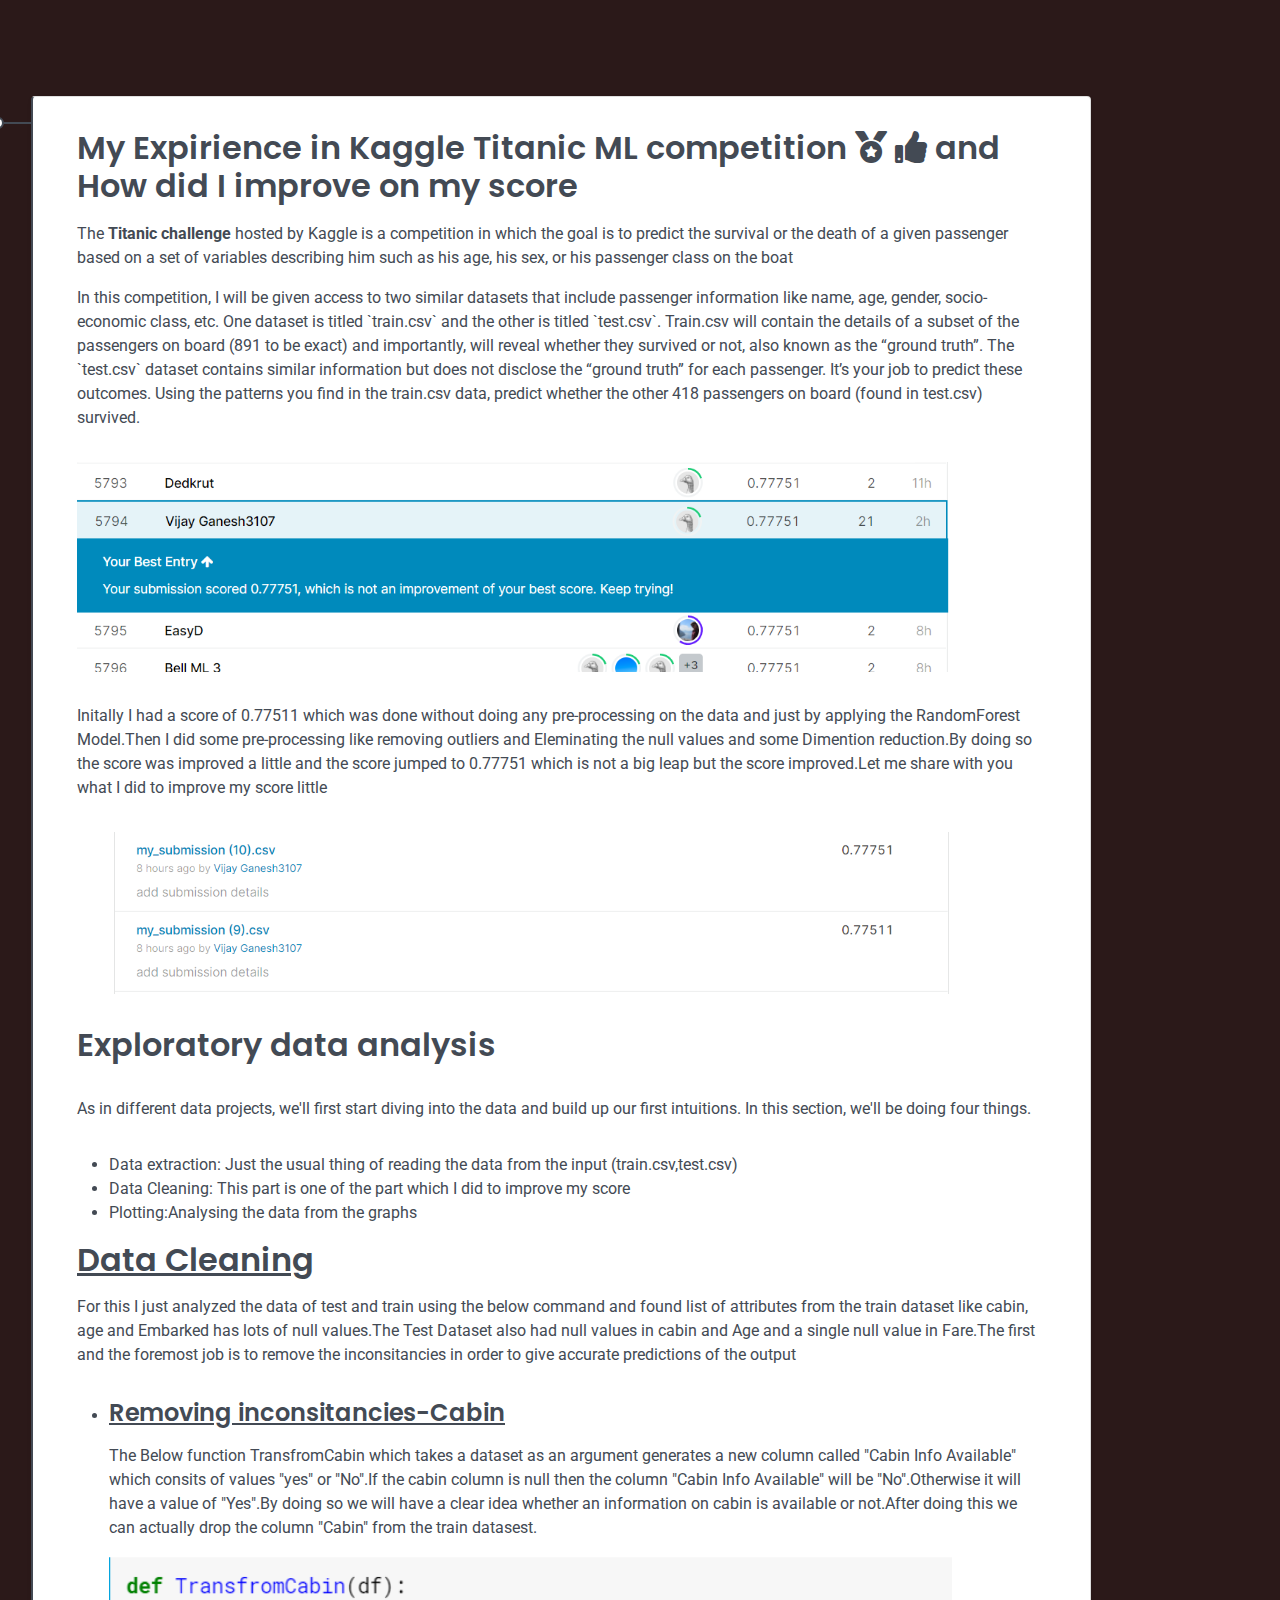
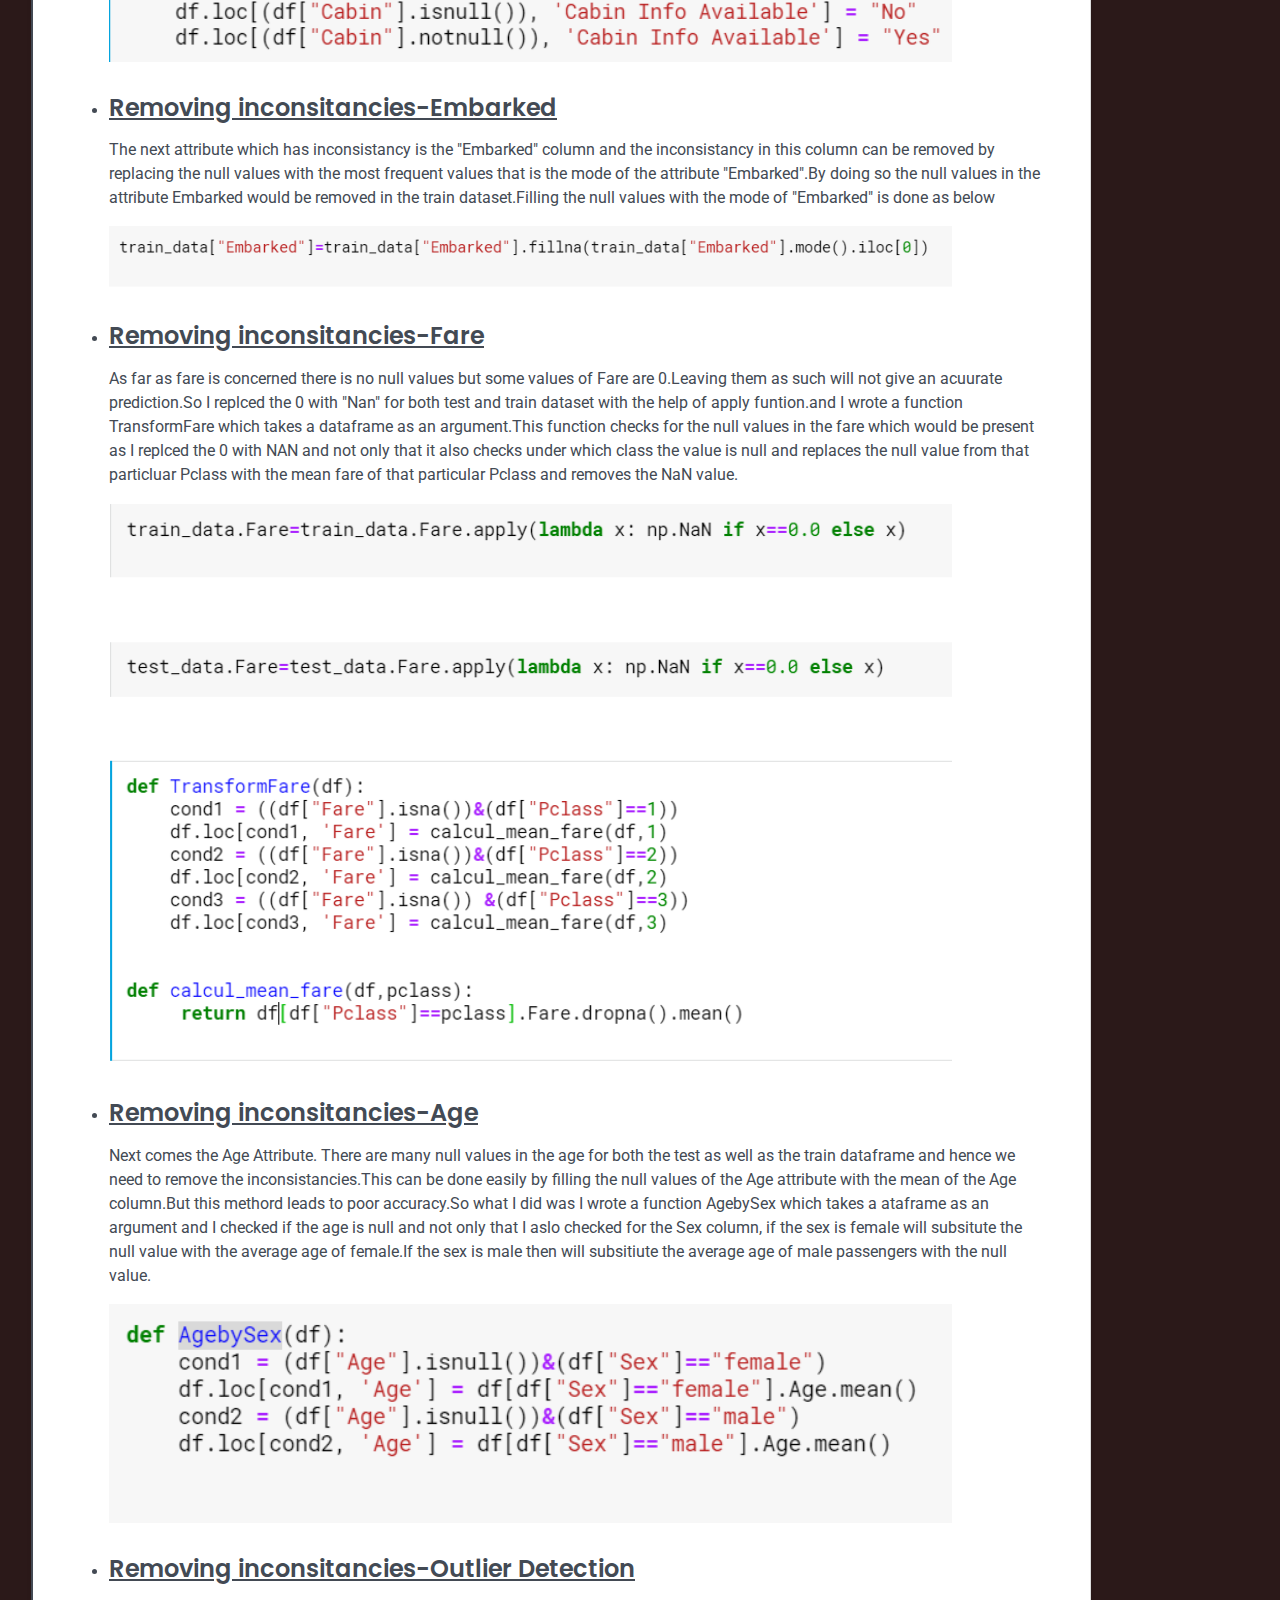
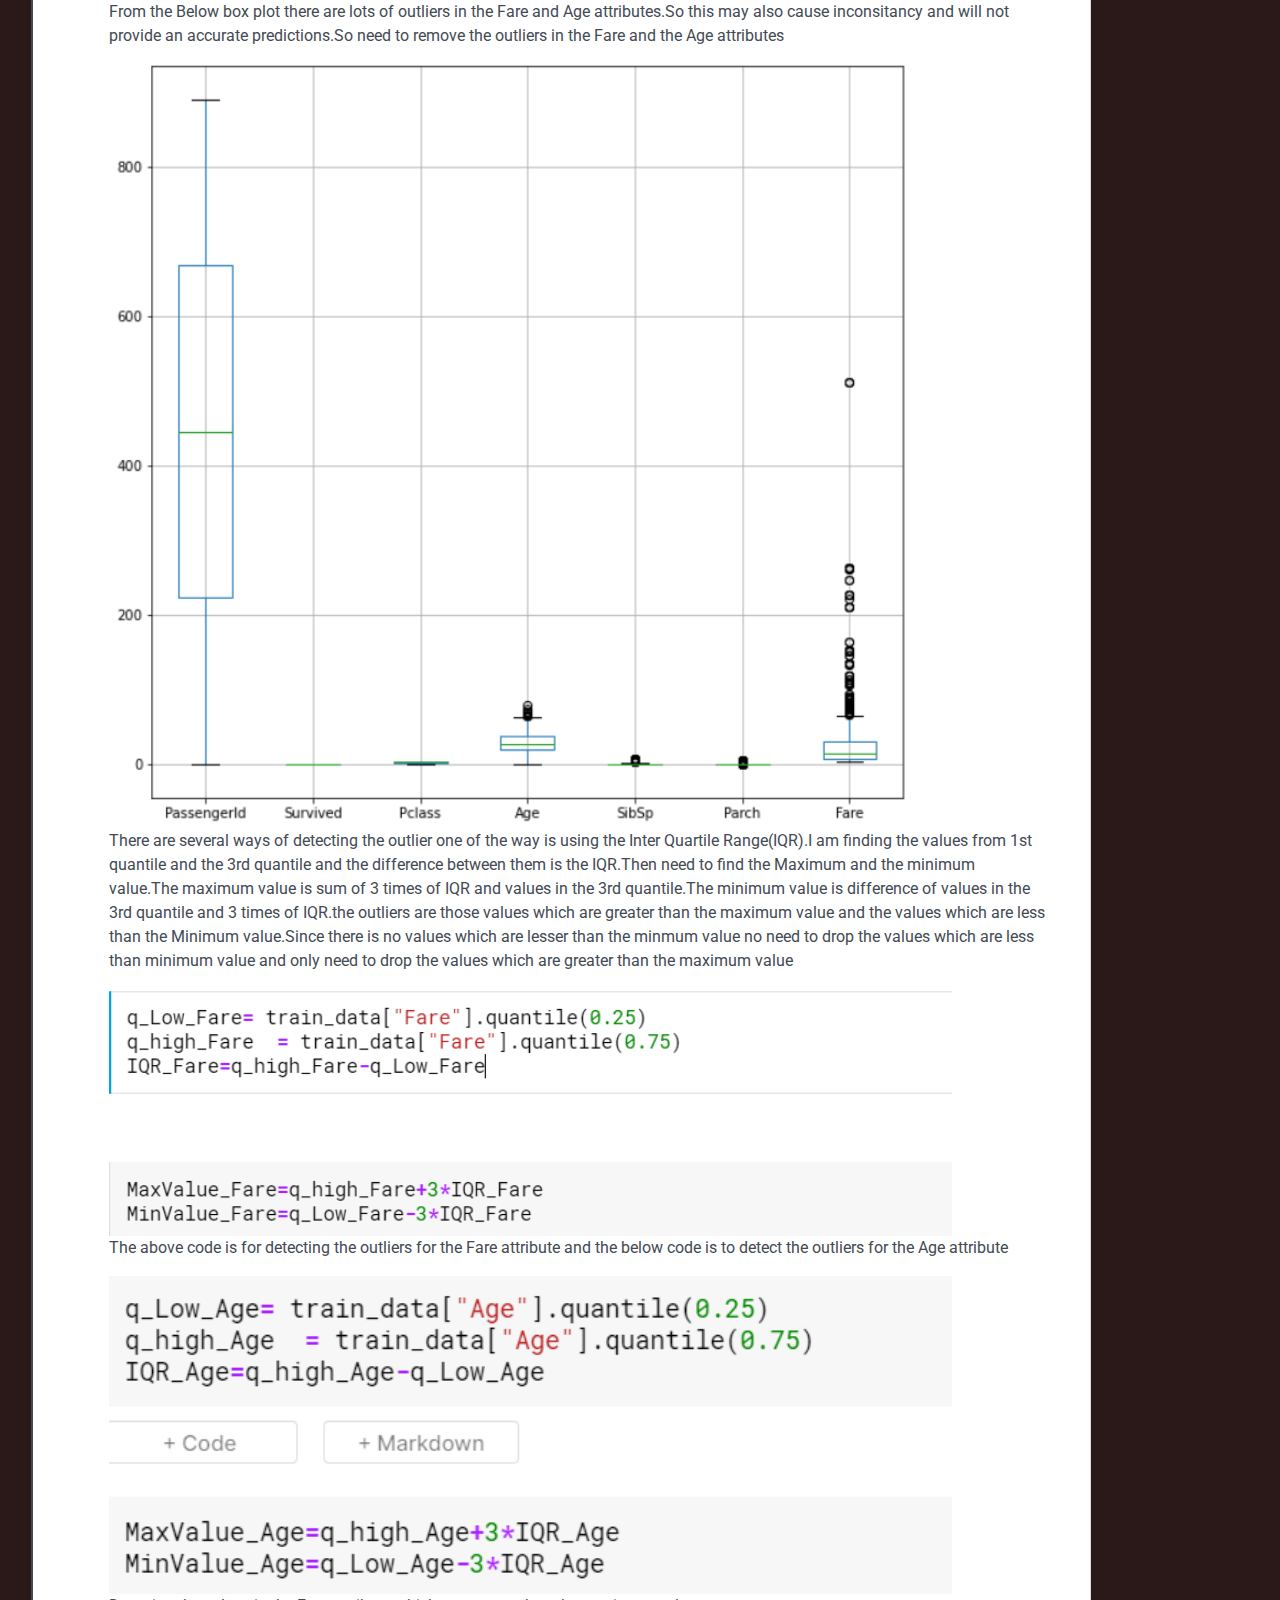
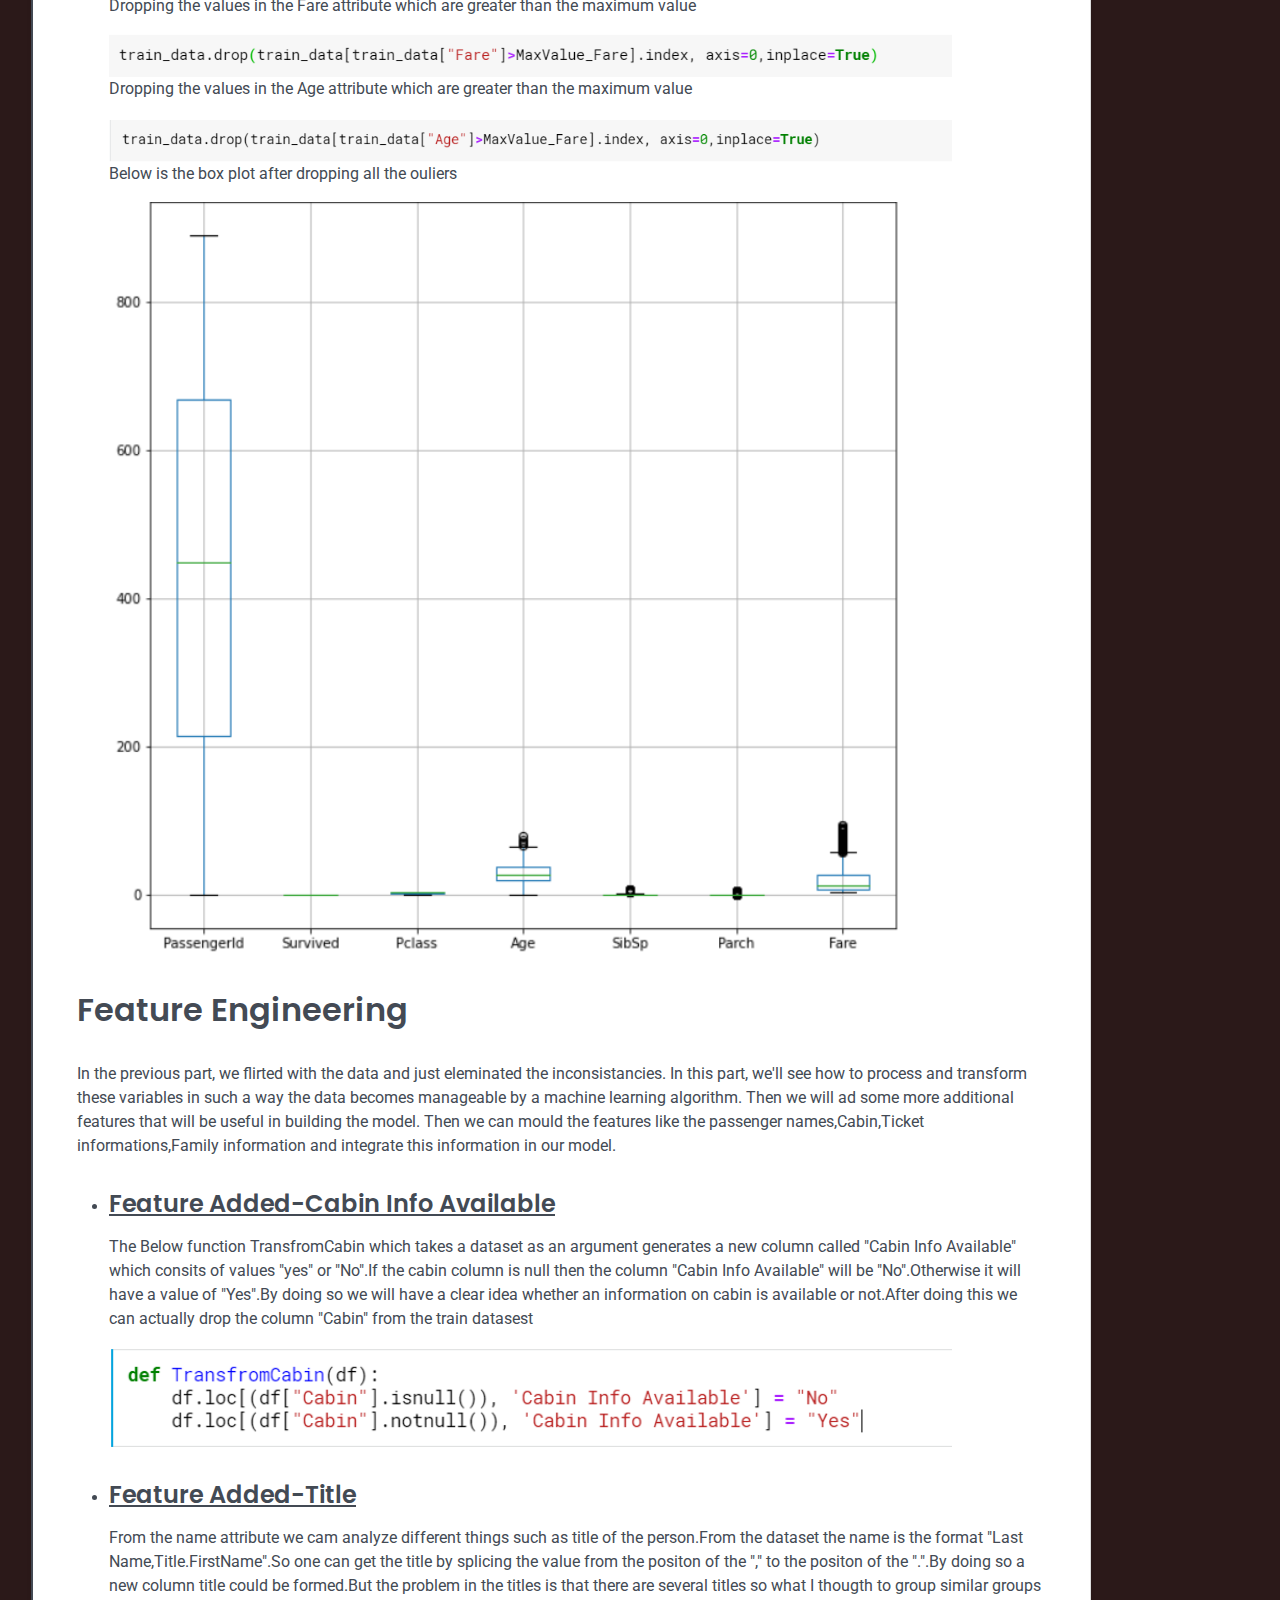
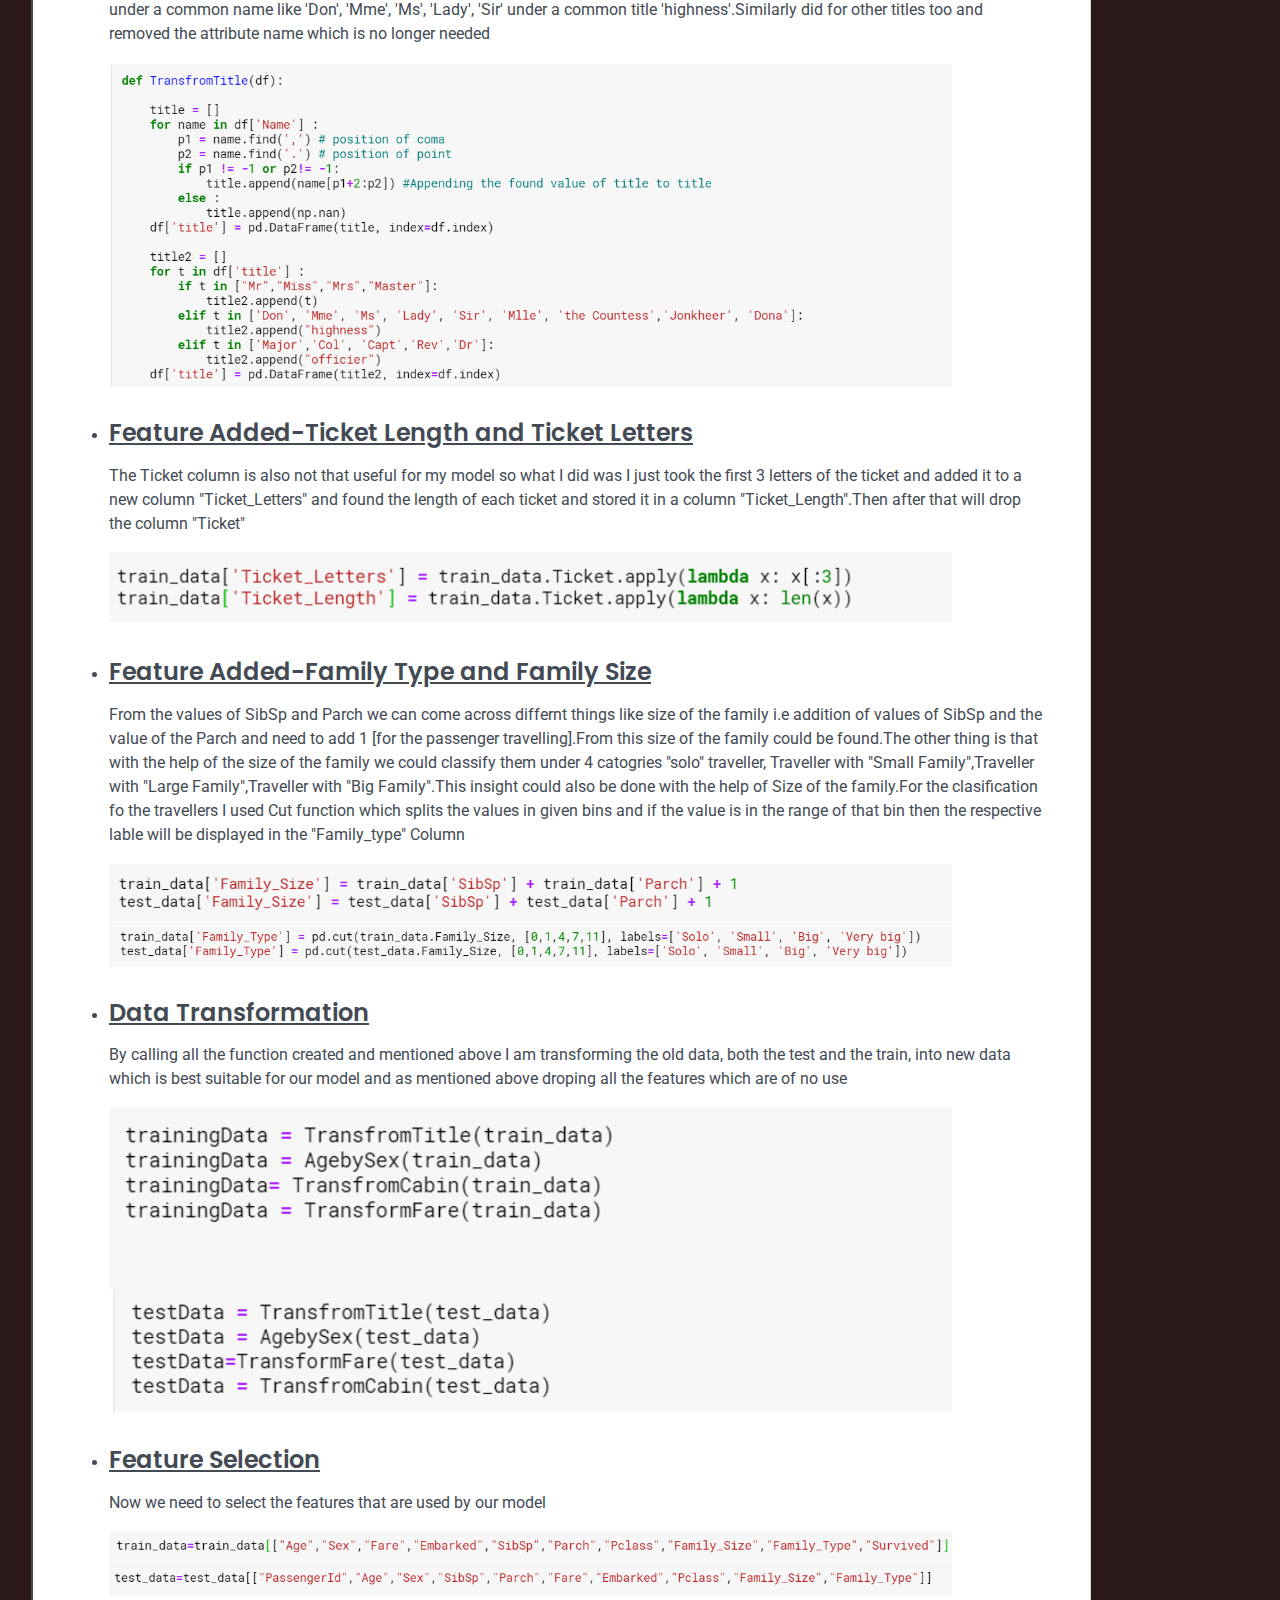
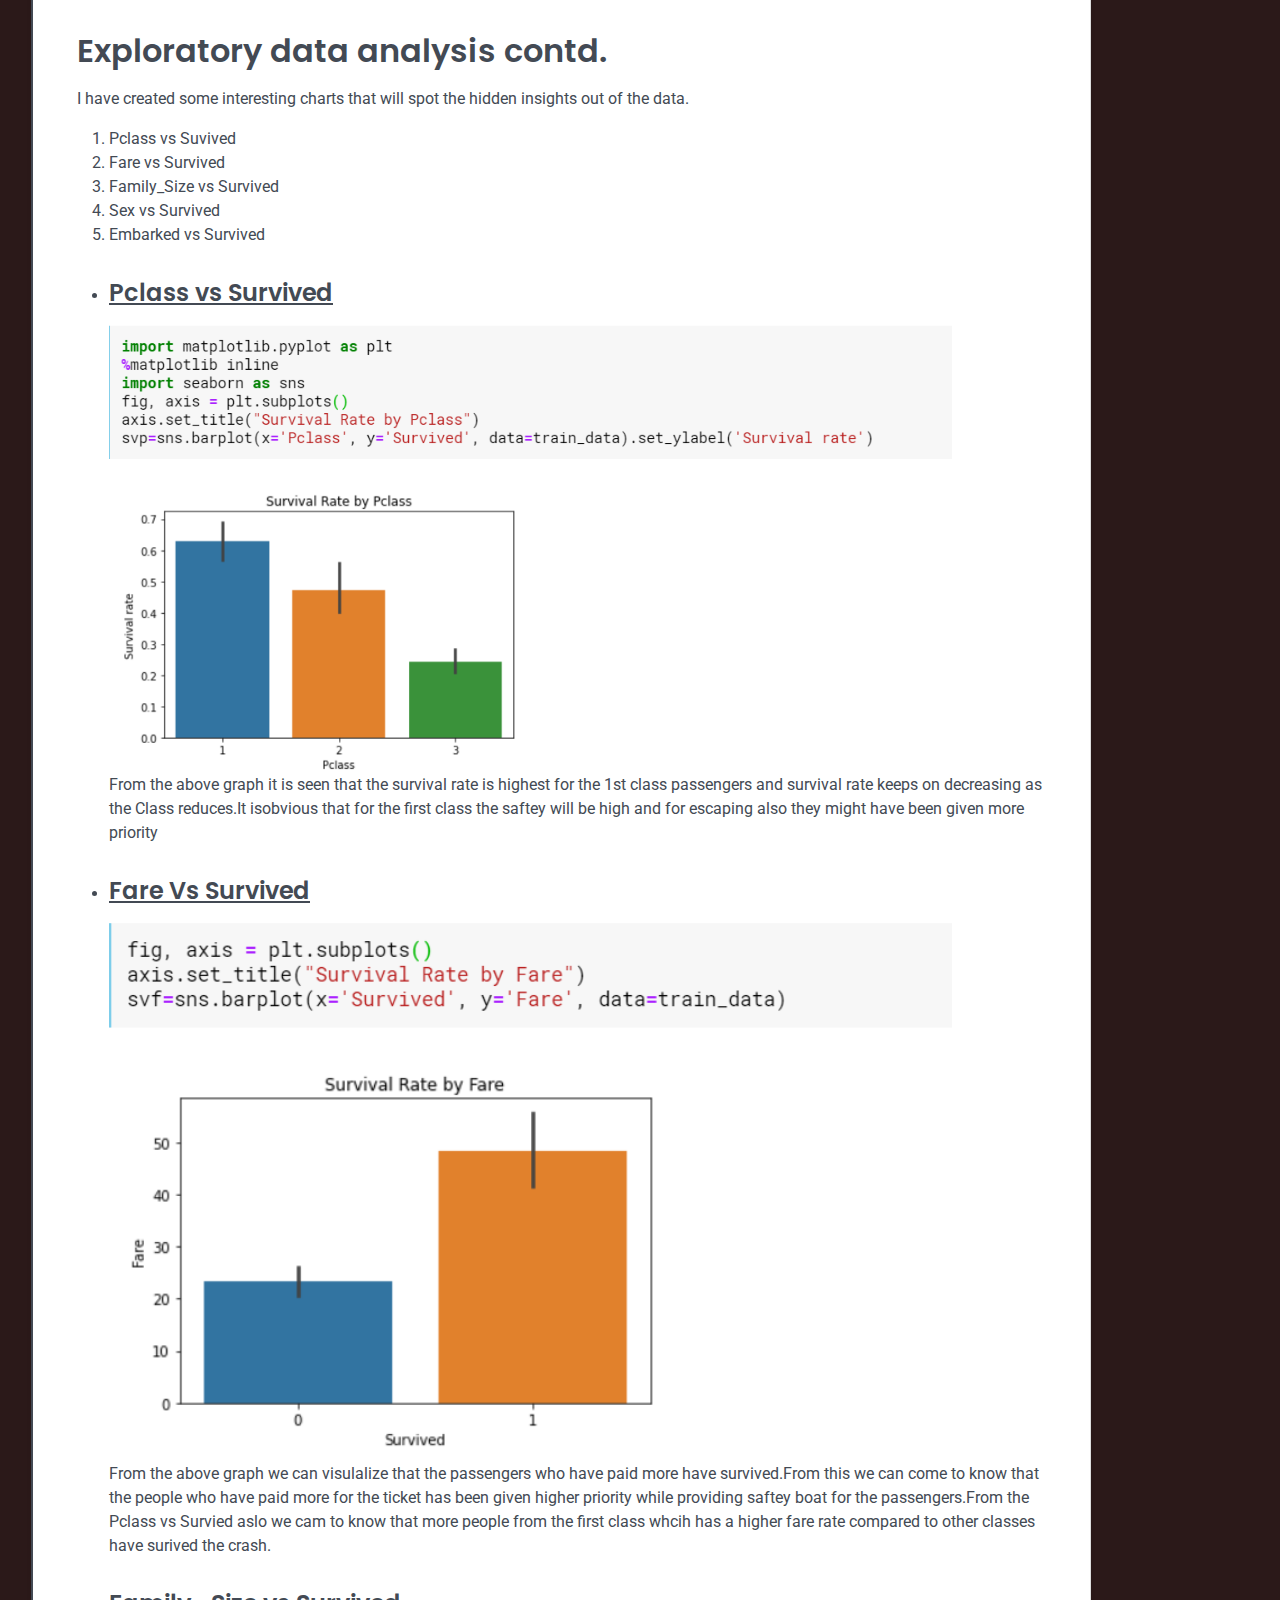
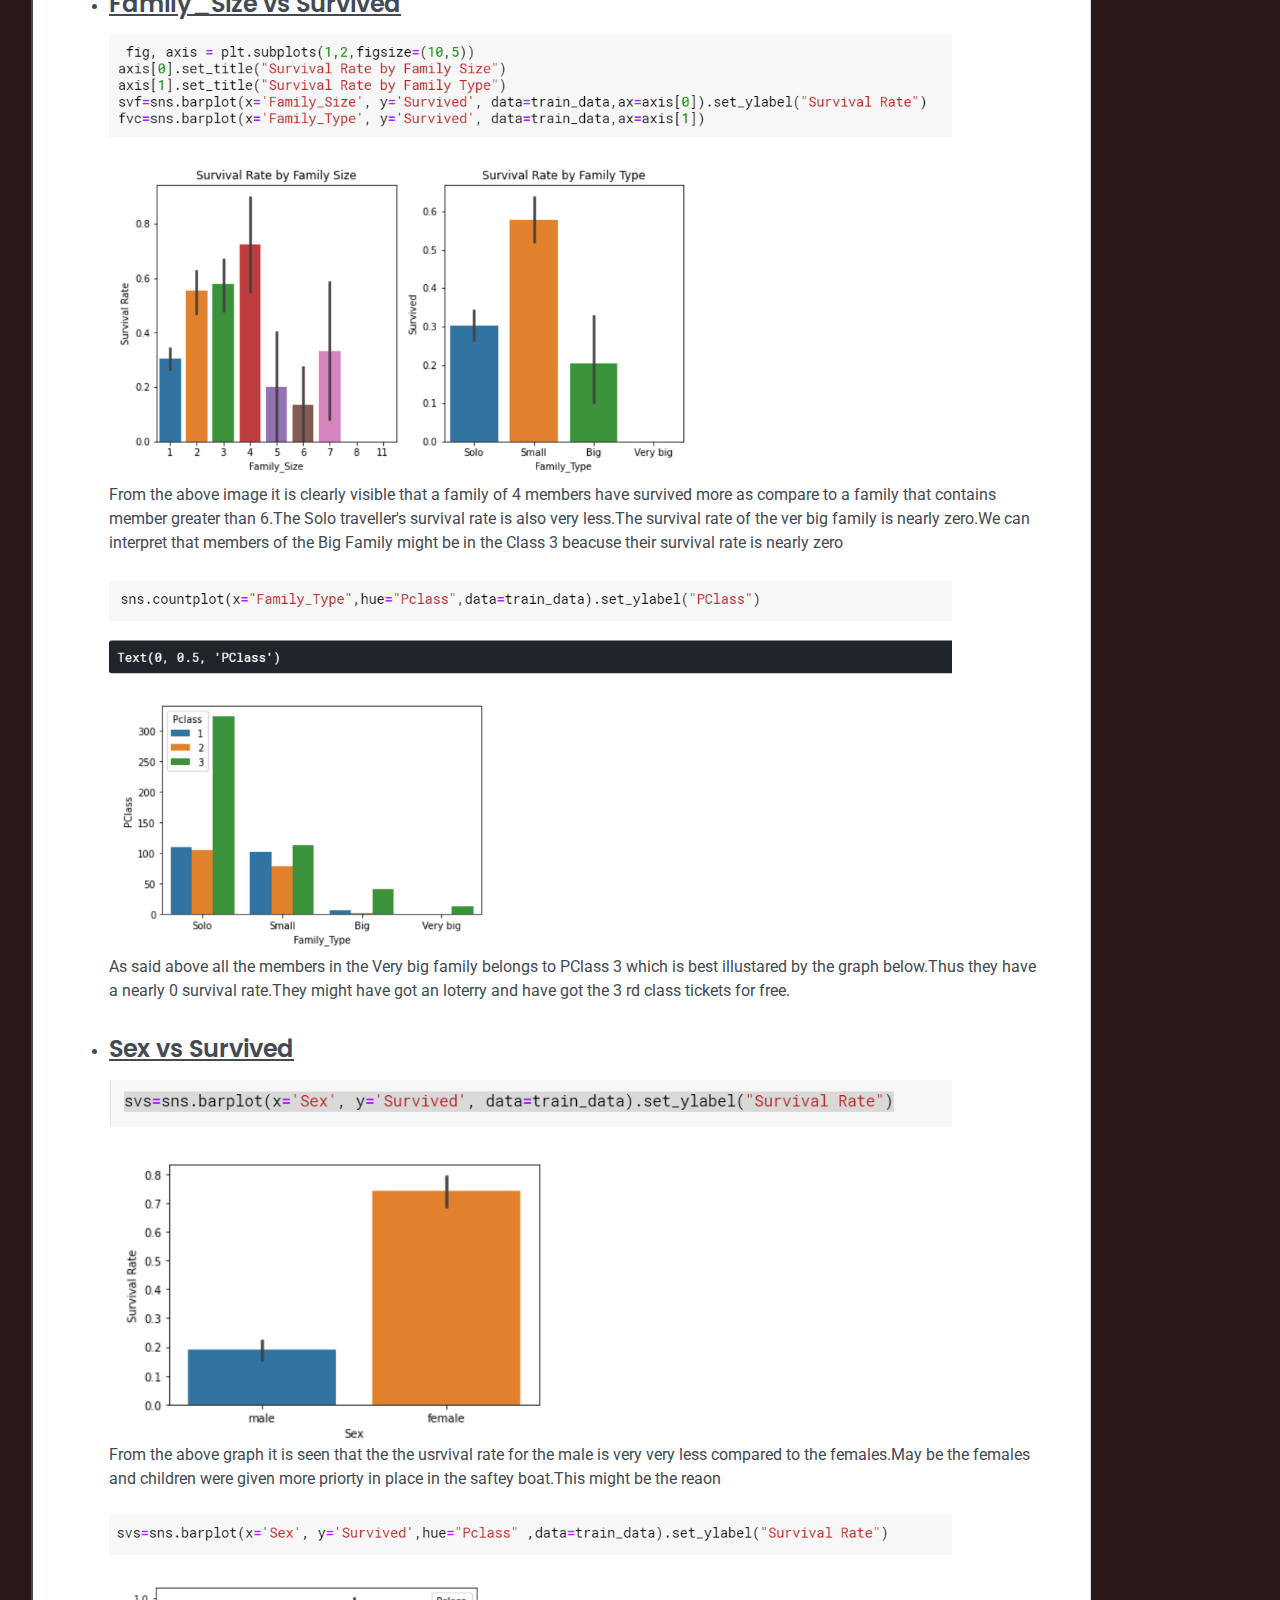
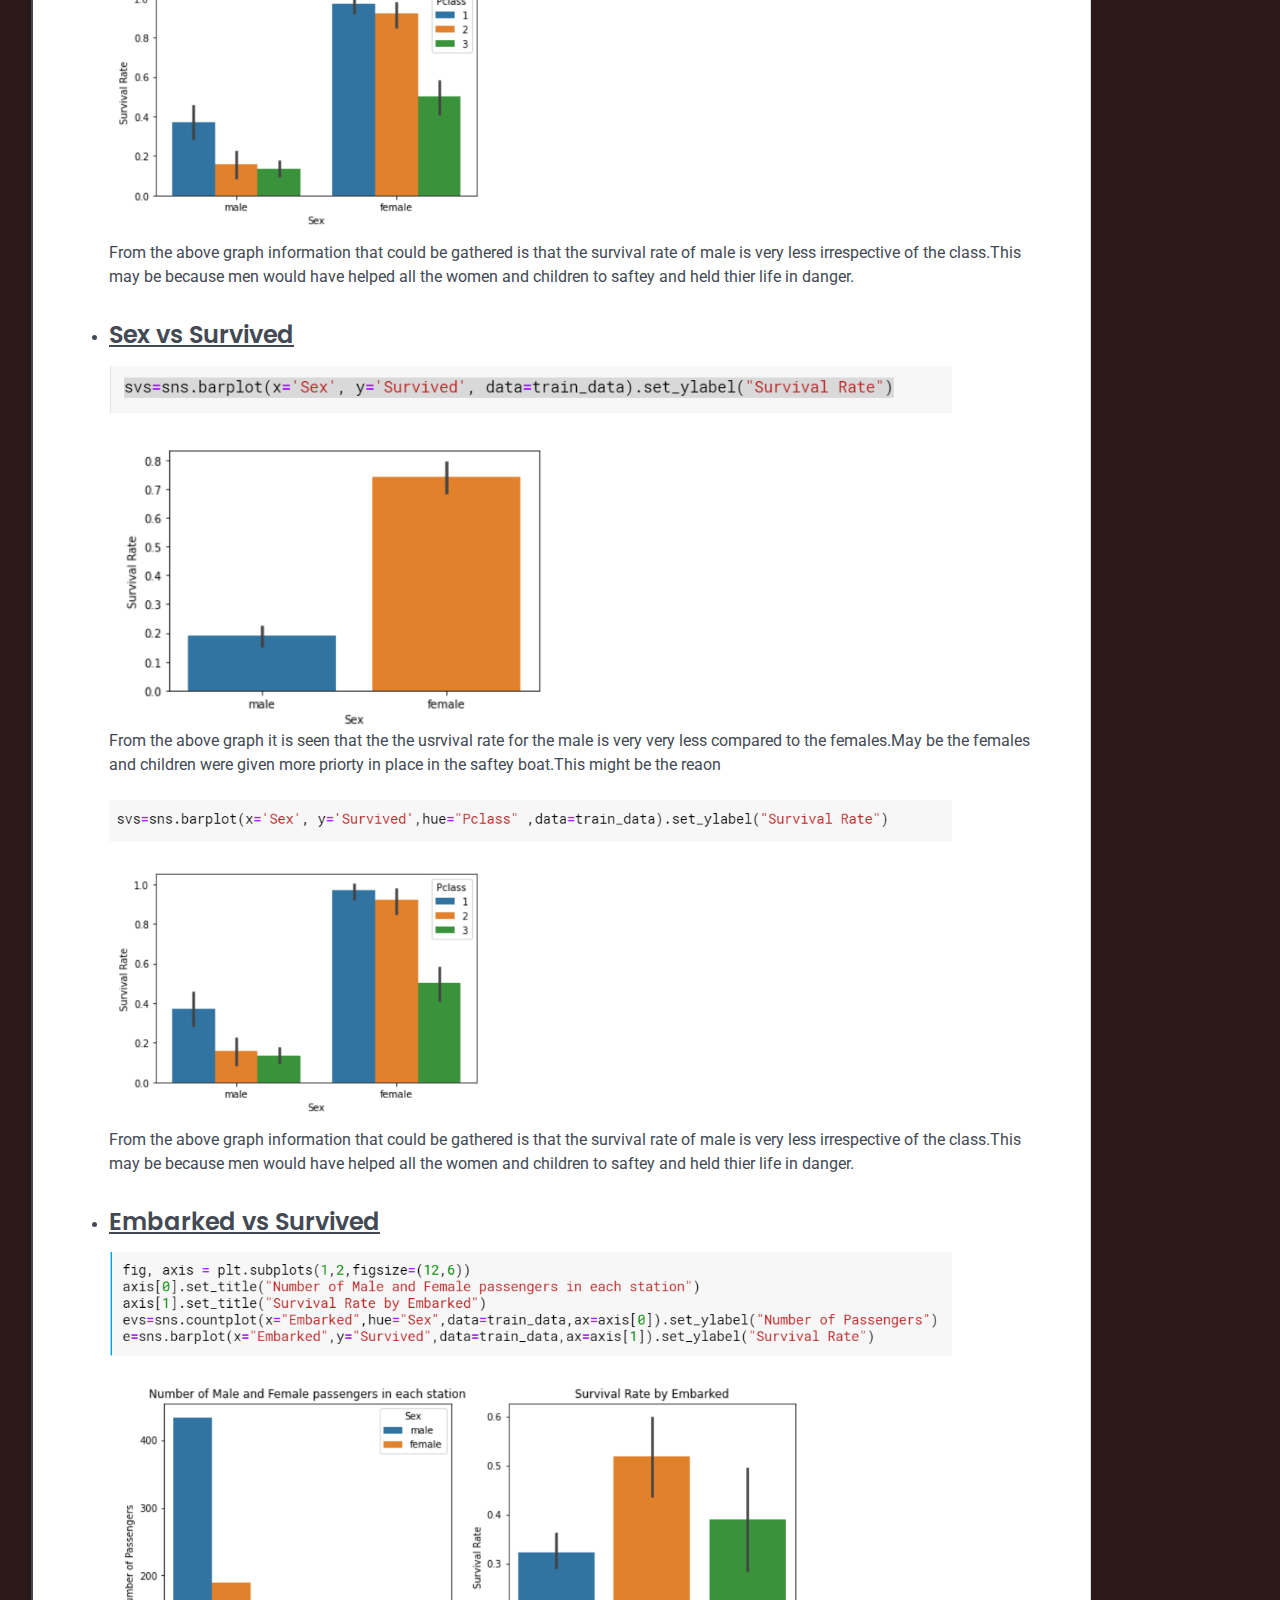
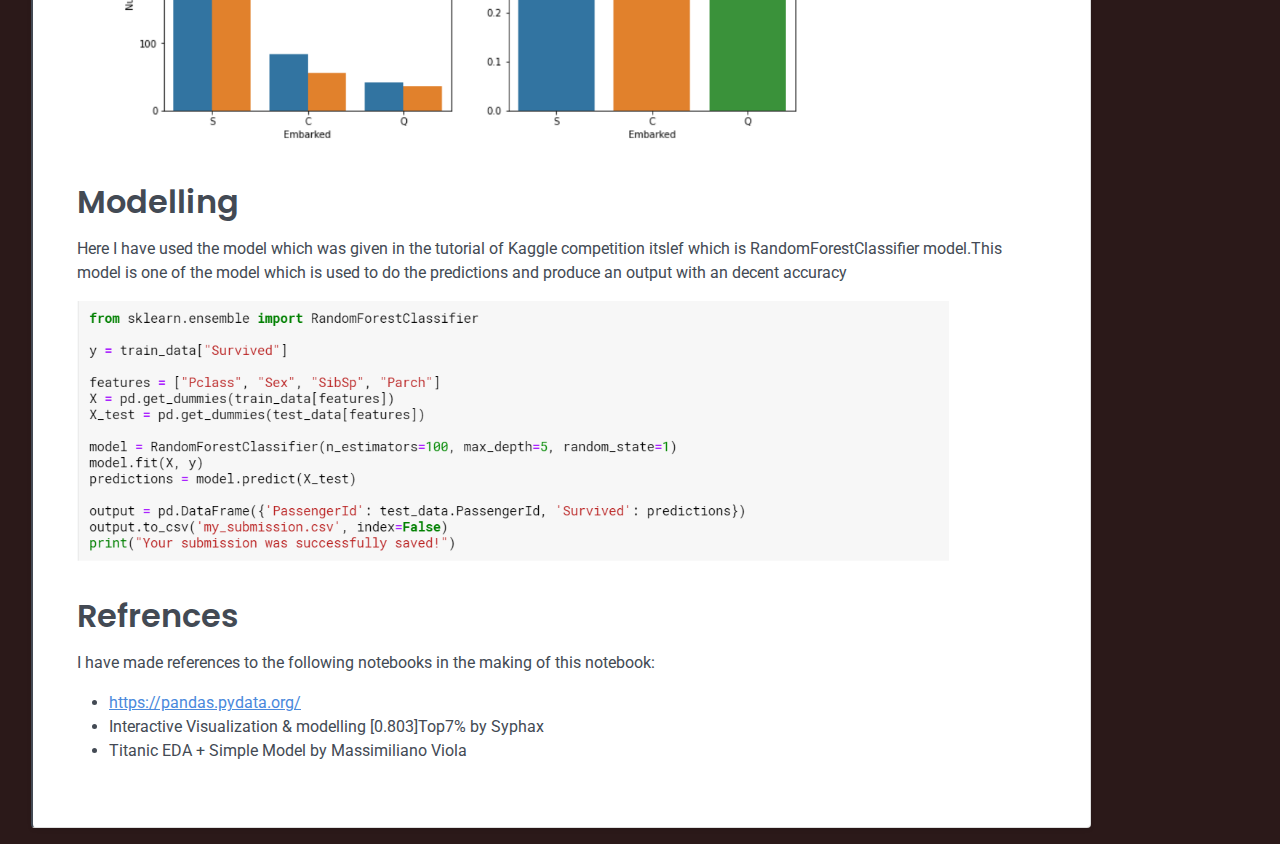
==== html/Blog.html @ ad035c4b "Final" ====
<!DOCTYPE html>
<html lang="en">
<head>
    <meta charset="UTF-8">
    <meta http-equiv="X-UA-Compatible" content="IE=edge">
    <meta name="viewport" content="width=device-width, initial-scale=1.0">
    <link rel="preconnect" href="https://fonts.gstatic.com" crossorigin="crossorigin"/>
    <link rel="preload" as="style" href="https://fonts.googleapis.com/css2?family=Poppins:wght@600&amp;family=Roboto:wght@300;400;500;700&amp;display=swap"/>
    <link rel="stylesheet" href="https://fonts.googleapis.com/css2?family=Poppins:wght@600&amp;family=Roboto:wght@300;400;500;700&amp;display=swap" media="print" onload="this.media='all'"/>
    <noscript>
      <link rel="stylesheet" href="https://fonts.googleapis.com/css2?family=Poppins:wght@600&amp;family=Roboto:wght@300;400;500;700&amp;display=swap"/>
    </noscript>
    <link href="../css/font-awesome/css/all.min.css?ver=1.2.0" rel="stylesheet">
    <link href="../css/bootstrap.min.css?ver=1.2.0" rel="stylesheet">
    <link href="../css/aos.css?ver=1.2.0" rel="stylesheet">
    <link href="../css/main.css?ver=1.2.0" rel="stylesheet">
    <link href="../css/blog.css" rel="stylesheet">
    <script src="./js/blog.js" defer></script>
    <noscript>
      <style type="text/css">
        [data-aos] {
            opacity: 1 !important;
            transform: translate(0) scale(1) !important;
        }
      </style>
    </noscript>
    <title>Document</title>
</head>
<body>
    <script src="./js/blog.js"></script>
    <div class="timeline-card1 timeline-card-success card shadow-sm mt-5 container">
        <div class="card-body">
            <div><h2>My Expirience in Kaggle Titanic ML competition <i class="fas fa-medal"></i> <i class="fa fa-thumbs-up" aria-hidden="true"></i> and How did I improve on my score </h2>
            <p>The <strong> Titanic challenge</strong> hosted by Kaggle is a competition in which the goal is to predict the survival or the death of a given passenger based on a set of variables describing him such as his age, his sex, or his passenger class on the boat</p>
        </div>
        <div>
            In this competition, I will be given access to  two similar datasets that include passenger information like name, age, gender, socio-economic class, etc. One dataset is titled `train.csv` and the other is titled `test.csv`.

Train.csv will contain the details of a subset of the passengers on board (891 to be exact) and importantly, will reveal whether they survived or not, also known as the “ground truth”.

The `test.csv` dataset contains similar information but does not disclose the “ground truth” for each passenger. It’s your job to predict these outcomes.

Using the patterns you find in the train.csv data, predict whether the other 418 passengers on board (found in test.csv) survived.
        </div>
        <div class="scoreimg mt-3 mb-3">
            <img src="../images/MyScore.PNG">
        </div>
        <div class="InitalScore mt-3 mb-3">
            Initally I had a score of 0.77511 which was done without doing any pre-processing on the data and just by applying the RandomForest Model.Then I did some pre-processing like removing outliers and Eleminating the null values and some Dimention reduction.By doing so the score was improved a little and the score jumped to 0.77751 which is not a big leap but the score improved.Let me share with you what I did to improve my score little
        </div>
        <div class="scoreimg">
            <img src="../images/MySubmissionImprovement.PNG">
        </div>
        <div class="EDA mt-3 mb-3">
            <h2> Exploratory data analysis</h2>
            <p class="mt-3 mb-3">As in different data projects, we'll first start diving into the data and build up our first intuitions.

                In this section, we'll be doing four things.
            <ul>
                <li>Data extraction: Just the usual thing of reading the data from the input (train.csv,test.csv)</li>
                <li>Data Cleaning: This part is one of the part which I did to improve my score</li>
                <li>Plotting:Analysing the data from the graphs</li>
            </ul>
            </p>
            <p>
                <u><h2>Data Cleaning</h2></u>
                <p>For this I just analyzed the data of test and train  using the below command and found  list of attributes from the train dataset like cabin, age and Embarked has lots of null values.The Test Dataset also had null values in cabin and Age and a single null value in Fare.The first and the foremost job is to remove the inconsitancies in order to give accurate predictions of the output</p>
                <ul>
                    <li class="mt-3 mb-3">
                        <u><h4>Removing inconsitancies-Cabin</h4></u>
                        <p>The Below function TransfromCabin which takes a dataset as an argument generates a new column called "Cabin Info Available" which consits of values "yes" or "No".If the cabin column is null then the column "Cabin Info Available" will be "No".Otherwise it will have a value of "Yes".By doing so we will have a clear idea whether an information on cabin is available or not.After doing this we can actually drop the column "Cabin" from the train datasest.</p>
                        <div class="scoreimg">
                            <img src="../images/CbinDataCleaning.PNG">
                        </div>
                    </li>
                    <li class="mt-3 mb-3">
                        <u><h4>Removing inconsitancies-Embarked</h4></u>
                        <p>The next attribute which has inconsistancy is the "Embarked" column and the inconsistancy in this column can be removed by replacing the null values with the most frequent values that is the mode of the attribute "Embarked".By doing so the null values in the attribute Embarked would be removed in the train dataset.Filling the null values with the mode of "Embarked" is done as below</p>
                        <div class="scoreimg">
                            <img src="../images/DataCleaningEmbarrkedTrain.PNG">
                        </div>
                    </li>
                    <li class="mt-3 mb-3">
                        <u><h4>Removing inconsitancies-Fare</h4></u>
                        <p>As far as fare is concerned there is no null values but some values of Fare are 0.Leaving them as such will not give an acuurate prediction.So I replced the 0 with "Nan" for both test and train dataset with the help of apply funtion.and I wrote a function TransformFare which takes a dataframe as an argument.This function checks for the null values in the fare which would be present as I replced the 0 with NAN and not only that it also checks under which class the value is null and replaces the null value from that particluar Pclass with the mean fare of that particular Pclass and removes the NaN value.</p>
                        <div class="scoreimg">
                            <img src="../images/CleaningFare.PNG">
                        </div>
                    </li>
                    <li class="mt-3 mb-3">
                        <u><h4>Removing inconsitancies-Age</h4></u>
                        <p>Next comes the Age Attribute. There are many null values in the age for both the test as well as the train dataframe and hence we need to remove the inconsistancies.This can be done easily by filling the null values of the Age attribute with the mean of the Age column.But this methord leads to poor accuracy.So what I did was I wrote a function AgebySex which takes a ataframe as an argument and I checked if the age is null and not only that I aslo checked for the Sex column, if the sex is female will subsitute the null value with the average age of female.If the sex is male then will subsitiute the average age of male passengers with the null value.</p>
                        <div class="scoreimg">
                            <img src="../images/CleaningAge.PNG">
                        </div>
                    </li>
                    <li class="mt-3 mb-3">
                        <u><h4>Removing inconsitancies-Outlier Detection</h4></u>
                        <p>From the Below box plot there are lots of outliers in the Fare and Age attributes.So this may also cause inconsitancy and will not provide an accurate predictions.So need to remove the outliers in the Fare and the Age attributes</p>
                        <div class="scoreimg">
                            <img src="../images/BoxBeforeOutlier.PNG">
                        </div>
                        <p>There are several ways of detecting the outlier one of the way is using the Inter Quartile Range(IQR).I am finding the values from 1st quantile and the 3rd quantile and the difference between them is the IQR.Then need to find the Maximum and the minimum value.The maximum value is sum of 3 times of IQR and values in the 3rd quantile.The minimum value is difference of values in the 3rd quantile and 3 times of IQR.the outliers are those values which are greater than the maximum value and the values which are less than the Minimum value.Since there is no values which are lesser than the minmum value no need to drop the values which are less than minimum value and only need to drop the values which are greater than the maximum value</p>
                        <div class="scoreimg">
                            <img src="../images/OutlierFare.PNG">
                        </div>
                        <p>The above code is for detecting the outliers for the Fare attribute and the below code is to detect the outliers for the Age attribute</p>
                        <div class="scoreimg">
                            <img src="../images/OutlierAge.PNG">
                        </div>
                        <p>Dropping the values in the Fare attribute which are greater than the maximum value</p>
                        <div class="scoreimg">
                            <img src="../images/DropFare.PNG">
                        </div>
                        <p>Dropping the values in the Age attribute which are greater than the maximum value</p>
                        <div class="scoreimg">
                            <img src="../images/DropAge.PNG">
                        </div>
                        <p>Below is the box plot after dropping all the ouliers</p>
                        <div class="scoreimg">
                            <img src="../images/AfterOulierDrop.PNG">
                        </div>
                    </li>
                </ul>
            </p>
        </div>
        <div class="FE">
            <p class="mt-3 mb-3">
                <h2>Feature Engineering</h2>
                <p class="mt-3 mb-3">
                    In the previous part, we flirted with the data and just eleminated the inconsistancies. 

In this part, we'll see how to process and transform these variables in such a way the data becomes manageable by a machine learning algorithm.

Then we will ad some more additional features that will be useful in building the model.

Then we can mould the features like the passenger names,Cabin,Ticket informations,Family information and integrate this information in our model.

                </p>
                <ul>
                    <li class="mt-3 mb-3">
                        <u><h4>Feature Added-Cabin Info Available</h4></u>
                        <p>
                            The Below function TransfromCabin which takes a dataset as an argument generates a new column called "Cabin Info Available" which consits of values "yes" or "No".If the cabin column is null then the column "Cabin Info Available" will be "No".Otherwise it will have a value of "Yes".By doing so we will have a clear idea whether an information on cabin is available or not.After doing this we can actually drop the column "Cabin" from the train datasest
                        </p>
                        <div class="scoreimg">
                            <img src="../images/FeatureCabin.PNG">
                        </div>
                    </li>
                    <li class="mt-3 mb-3">
                        <u><h4>Feature Added-Title</h4></u>
                        <p>
                            From the name attribute we cam analyze different things such as title of the person.From the dataset the name is the format "Last Name,Title.FirstName".So one can get the title by splicing the value from the positon of the "," to the positon of the ".".By doing so a new column title could be formed.But the problem in the titles is that there are several titles so what I thougth to group similar groups under a common name like 'Don', 'Mme', 'Ms', 'Lady', 'Sir' under a common title 'highness'.Similarly did for other titles too and removed the attribute name which is no longer needed
                        </p>
                        <div class="scoreimg">
                            <img src="../images/NewTransformTitle.PNG">
                        </div>
                    </li>

                    <li class="mt-3 mb-3">
                        <u><h4>Feature Added-Ticket Length and Ticket Letters</h4></u>
                        <p>
                            The Ticket column is also not that useful for my model so what I did was I just took the first 3 letters of the ticket and added it to a new column "Ticket_Letters" and found the length of each ticket and stored it in a column "Ticket_Length".Then after that will drop the column "Ticket"
                        </p>
                        <div class="scoreimg">
                            <img src="../images/FeatureTicket.PNG">
                        </div>
                    </li>
                    <li class="mt-3 mb-3">
                        <u><h4>Feature Added-Family Type and Family Size </h4></u>
                        <p>
                            From the values of SibSp and Parch we can come across differnt things like size of the family i.e addition of values of SibSp and the value of the Parch and need to add 1 [for the passenger travelling].From this size of the family could be found.The other thing is that with the help of the size of the family we could classify them under 4 catogries "solo" traveller, Traveller with "Small Family",Traveller with "Large Family",Traveller with "Big Family".This insight could also be done with the help of Size of the family.For the clasification fo the travellers I used Cut function which splits the values in given bins and if the value is in the range of that bin then the respective lable will be displayed in the "Family_type" Column
                        </p>
                        <div class="scoreimg">
                            <img src="../images/FeatureFamilySize.PNG">
                            <img src="../images/FeatureFamilyType.PNG">
                        </div>
                    </li>

                    <li class="mt-3 mb-3">
                        <u><h4>Data Transformation </h4></u>
                        <p>
                            By calling all the function created and mentioned above I am transforming the old data, both the test and the train, into new data which is best suitable for our model and as mentioned above droping all the features which are of no use  
                        </p>
                        <div class="scoreimg">
                            <img src="../images/FunctionCallTrain.PNG">
                            <img src="../images/FunctionCallTestPNG.PNG">
                        </div>
                    </li>
                    <li class="mt-3 mb-3">
                        <u><h4>Feature Selection </h4></u>
                        <p>
                            Now we need to select the features that are used by our model
                        </p>
                        <div class="scoreimg">
                            <img src="../images/FeatureSelectionTrain.PNG">
                            <img src="../images/FeatureSelectionTest.PNG">
                        </div>
                    </li>
                </ul>
            </p>
        </div>
        <div class="EDA">
            <h2>Exploratory data analysis contd.</h2>
            <p>I have created some interesting charts that will spot the hidden insights out of the data.</p>
            <ol>
                <li>Pclass vs Suvived</li>
                <li>Fare vs Survived</li>
                <li>Family_Size vs Survived</li>
                <li>Sex vs Survived</li>
                <li>Embarked vs Survived</li>
            </ol>
            <ul>
                <li class="mt-3 mb-3">
                    <u><h4>Pclass vs Survived</h4></u>
                    <div class="scoreimg">
                        <img src="../images/PclassvsSurvival.PNG">
                    </div>
                    <p>
                        From the above graph it is seen that the survival rate is highest for the 1st class passengers and survival rate keeps on decreasing as the Class reduces.It isobvious that for the first class the saftey will be high and for escaping also they might have been given more priority
                    </p>
                    
                </li>
                <li class="mt-3 mb-3">
                    <u><h4>Fare Vs Survived</h4></u>
                    <div class="scoreimg">
                        <img src="../images/FarevsSurvived.PNG">
                    </div>
                    <p>
                        From the above graph we can visulalize that the passengers who have paid more have survived.From this we can come to know that the people who have paid more for the ticket has been given higher priority while providing saftey boat for the passengers.From the Pclass vs Survied aslo we cam to know that more people from the first class whcih has a higher fare rate compared to other classes have surived the crash.
                    </p>
                    
                </li>
                <li class="mt-3 mb-3">
                    <u><h4>Family_Size vs Survived</h4></u>
                    <div class="scoreimg">
                        <img src="../images/FamilyvsSurvival.PNG">
                    </div>
                    <p>
                        From the above image it is clearly visible that a family of 4 members have survived more as compare to a family that contains member greater than 6.The Solo traveller's survival rate is also very less.The survival rate of the ver big family is nearly zero.We can interpret that members of the Big Family might be in the Class 3 beacuse their survival rate is nearly zero
                    </p>
                    <div class="scoreimg">
                        <img src="../images/FamilyTypevsPclass.PNG">
                    </div>
                    <p>
                        As said above all the members in the Very big family belongs to PClass 3 which is best illustared by the graph below.Thus they have a nearly 0 survival rate.They might have got an loterry and have got the 3 rd class tickets for free.
                    </p>
                    
                </li>
                <li class="mt-3 mb-3">
                    <u><h4>Sex vs Survived</h4></u>
                    <div class="scoreimg">
                        <img src="../images/SevvsSurvival.PNG">
                    </div>
                    <p>
                        From the above graph it is seen that the the usrvival rate for the male is very very less compared to the females.May be the females and children were given more priorty in place in the saftey boat.This might be the reaon
                    </p>
                    <div class="scoreimg">
                        <img src="../images/SexvsPclassSurvival.PNG">
                    </div>
                    <p>
                        From the above graph information that could be gathered is that the survival rate of male is very less irrespective of the class.This may be because men would have helped all the women and children to saftey and held thier life in danger.
                    </p>
                    
                </li>
                <li class="mt-3 mb-3">
                    <u><h4>Sex vs Survived</h4></u>
                    <div class="scoreimg">
                        <img src="../images/SevvsSurvival.PNG">
                    </div>
                    <p>
                        From the above graph it is seen that the the usrvival rate for the male is very very less compared to the females.May be the females and children were given more priorty in place in the saftey boat.This might be the reaon
                    </p>
                    <div class="scoreimg">
                        <img src="../images/SexvsPclassSurvival.PNG">
                    </div>
                    <p>
                        From the above graph information that could be gathered is that the survival rate of male is very less irrespective of the class.This may be because men would have helped all the women and children to saftey and held thier life in danger.
                    </p>
                </li>
                <li class="mt-3 mb-3">
                    <u><h4>Embarked vs Survived</h4></u>
                    <div class="scoreimg">
                        <img src="../images/EmbarkedVsSurvived.PNG">
                    </div>
                </li>
                </ul>
        </div>

        <div class="model mt-3 mb-3">
            <h2> Modelling</h2>
            <p>Here I have used the model which was given in the tutorial of Kaggle competition itslef which is RandomForestClassifier model.This model is one of the model which is used to do the predictions and produce an output with an decent accuracy</p>
            <div class="scoreimg">
                <img src="../images/Model.PNG">
            </div>
        </div>
        <div class="refrences mt-3 mb-3">
            <h2>Refrences</h2>
            <p>I have made references to the following notebooks in the making of this notebook:</p>
            <ul>
                <li><a href="https://pandas.pydata.org/docs/reference/api/pandas.cut.html?highlight=cut#pandas.cut">https://pandas.pydata.org/</a></li>
                <li>
                    Interactive Visualization & modelling [0.803]Top7% by Syphax
                </li>
                <li>
                    Titanic EDA + Simple Model by Massimiliano Viola
                </li>
            </ul>
        </div>
        </div>
    </div>
</div>
    </div>
</body>
</html>
---- css/main.css ----
/* Buttons */
/* Inputs */
/* Timeline custom component */
.timeline {
  border-left: 2px solid #e6e9ed;
  padding: 1rem 0;
}

.timeline-card {
  position: relative;
  margin-left: 31px;
  border-left: 2px solid;
  margin-bottom: 2rem;
}

.timeline-card:last-child {
  margin-bottom: 1rem;
}

.timeline-card:before {
  content: "";
  display: inline-block;
  position: absolute;
  background-color: #fff;
  border-radius: 10px;
  width: 12px;
  height: 12px;
  top: 20px;
  left: -41px;
  border: 2px solid;
  z-index: 2;
}

.timeline-card:after {
  content: "";
  display: inline-block;
  position: absolute;
  background-color: currentColor;
  width: 29px;
  height: 2px;
  top: 25px;
  left: -29px;
  z-index: 1;
}

.timeline-card-primary {
  border-left-color: #4a89dc;
}

.timeline-card-primary:before {
  border-color: #4a89dc;
}

.timeline-card-primary:after {
  background-color: #4a89dc;
}

.timeline-card-success {
  border-left-color: #37bc9b;
}

.timeline-card-success:before {
  border-color: #37bc9b;
}

.timeline-card-success:after {
  background-color: #37bc9b;
}

html {
  scroll-behavior: smooth;
}

.site-title {
  font-size: 1.25rem;
  line-height: 2.5rem;
}

.nav-link {
  padding: 0;
  font-size: 1.25rem;
  line-height: 2.5rem;
  color: rgba(0, 0, 0, 0.5);
}

.nav-link:hover,
.nav-link:focus,
.active .nav-link {
  color: rgba(0, 0, 0, 0.8);
}

.nav-item + .nav-item {
  margin-left: 1rem;
}

.cover {
  border-radius: 10px;
}

.cover-bg {
  /* background-color: #4A89DC; */
  background-color: #00060e;
  background-image: url("data:image/svg+xml,%3Csvg xmlns='http://www.w3.org/2000/svg' width='100' height='100' viewBox='0 0 100 100'%3E%3Cg fill-rule='evenodd'%3E%3Cg fill='%23ffffff' fill-opacity='0.12'%3E%3Cpath opacity='.5' d='M96 [base64] 0v-9h-9v9h9zm-10 0v-9h-9v9h9zm-10 0v-9h-9v9h9zm-10 0v-9h-9v9h9zm-10 0v-9h-9v9h9zm-10 0v-9h-9v9h9zm-10 0v-9h-9v9h9zm-10 0v-9h-9v9h9zm-9-10h9v-9h-9v9zm10 0h9v-9h-9v9zm10 0h9v-9h-9v9zm10 0h9v-9h-9v9zm10 0h9v-9h-9v9zm10 0h9v-9h-9v9zm10 0h9v-9h-9v9zm10 0h9v-9h-9v9zm9-10v-9h-9v9h9zm-10 0v-9h-9v9h9zm-10 0v-9h-9v9h9zm-10 0v-9h-9v9h9zm-10 0v-9h-9v9h9zm-10 0v-9h-9v9h9zm-10 0v-9h-9v9h9zm-10 0v-9h-9v9h9zm-9-10h9v-9h-9v9zm10 0h9v-9h-9v9zm10 0h9v-9h-9v9zm10 0h9v-9h-9v9zm10 0h9v-9h-9v9zm10 0h9v-9h-9v9zm10 0h9v-9h-9v9zm10 0h9v-9h-9v9zm9-10v-9h-9v9h9zm-10 0v-9h-9v9h9zm-10 0v-9h-9v9h9zm-10 0v-9h-9v9h9zm-10 0v-9h-9v9h9zm-10 0v-9h-9v9h9zm-10 0v-9h-9v9h9zm-10 0v-9h-9v9h9zm-9-10h9v-9h-9v9zm10 0h9v-9h-9v9zm10 0h9v-9h-9v9zm10 0h9v-9h-9v9zm10 0h9v-9h-9v9zm10 0h9v-9h-9v9zm10 0h9v-9h-9v9zm10 0h9v-9h-9v9zm9-10v-9h-9v9h9zm-10 0v-9h-9v9h9zm-10 0v-9h-9v9h9zm-10 0v-9h-9v9h9zm-10 0v-9h-9v9h9zm-10 0v-9h-9v9h9zm-10 0v-9h-9v9h9zm-10 0v-9h-9v9h9zm-9-10h9v-9h-9v9zm10 0h9v-9h-9v9zm10 0h9v-9h-9v9zm10 0h9v-9h-9v9zm10 0h9v-9h-9v9zm10 0h9v-9h-9v9zm10 0h9v-9h-9v9zm10 0h9v-9h-9v9z'/%3E%3Cpath d='M6 5V0H5v5H0v1h5v94h1V6h94V5H6z'/%3E%3C/g%3E%3C/g%3E%3C/svg%3E");
  border-radius: 10px 10px 0 0;
}

.avatar {
  max-width: 216px;
  max-height: 216px;
  margin-top: 20px;
  text-align: center;
  margin-left: auto;
  margin-right: auto;
  /* border-radius: 50%; */
}

/* .avatar img {
 
  filter: grayscale(100%); } */

footer a:not(.nav-link) {
  color: inherit;
  border-bottom: 1px dashed;
  text-decoration: none;
  cursor: pointer;
}

@media (min-width: 48em) {
  .site-title {
    float: left;
  }
  .site-nav {
    float: right;
  }
  .avatar {
    margin-bottom: -80px;
    margin-left: 0;
  }
}
.background {
  background-color: black;
}

@media print {
  body {
    background-color: #fff;
  }
  .container {
    width: auto;
    max-width: 100%;
    padding: 0;
  }
  .cover,
  .cover-bg {
    border-radius: 0;
  }
  .cover.shadow-lg {
    box-shadow: none !important;
  }
  .cover-bg {
    padding: 5rem !important;
    padding-bottom: 10px !important;
  }
  .avatar {
    margin-top: -10px;
  }
  .about-section {
    padding: 6.5rem 5rem 2rem !important;
  }
  .skills-section,
  .work-experience-section,
  .education-section,
  .contant-section {
    padding: 1.5rem 5rem 2rem !important;
  }
  .page-break {
    padding-top: 5rem;
    page-break-before: always;
  }
  .image {
    width: 150px;
    height: 150px;
  }
  .image img {
    width: 100%;
    height: 100%;
  }
}

.image {
  width: 150px;
  height: 150px;
}
.image img {
  width: 100%;
  height: 100%;
}
---- css/blog.css ----
.timeline {
  border-left: 2px solid #e6e9ed;
  padding: 1rem 0;
}
.timeline-card1 {
  position: relative;
  margin-left: 31px;
  border-left: 2px solid;
  margin-bottom: 2rem;
  width: 100%;
}

.timeline-card1:last-child {
  margin-bottom: 1rem;
}

.timeline-card1:before {
  content: "";
  display: inline-block;
  position: absolute;
  background-color: #fff;
  border-radius: 10px;
  width: 12px;
  height: 12px;
  top: 20px;
  left: -41px;
  border: 2px solid;
  z-index: 2;
}

.timeline-card1:after {
  content: "";
  display: inline-block;
  position: absolute;
  background-color: currentColor;
  width: 29px;
  height: 2px;
  top: 25px;
  left: -29px;
  z-index: 1;
}

.timeline-card1-primary {
  border-left-color: #4a89dc;
}

.timeline-card1-primary:before {
  border-color: #4a89dc;
}

.timeline-card1-primary:after {
  background-color: #4a89dc;
}

.timeline-card1-success {
  border-left-color: #37bc9b;
}

.timeline-card1-success:before {
  border-color: #37bc9b;
}

.timeline-card1-success:after {
  background-color: #37bc9b;
}

.scoreimg {
  max-width: 90%;
}
.scoreimg img {
  width: 100%;
}

body {
  background-color: rgb(43, 25, 25);
}
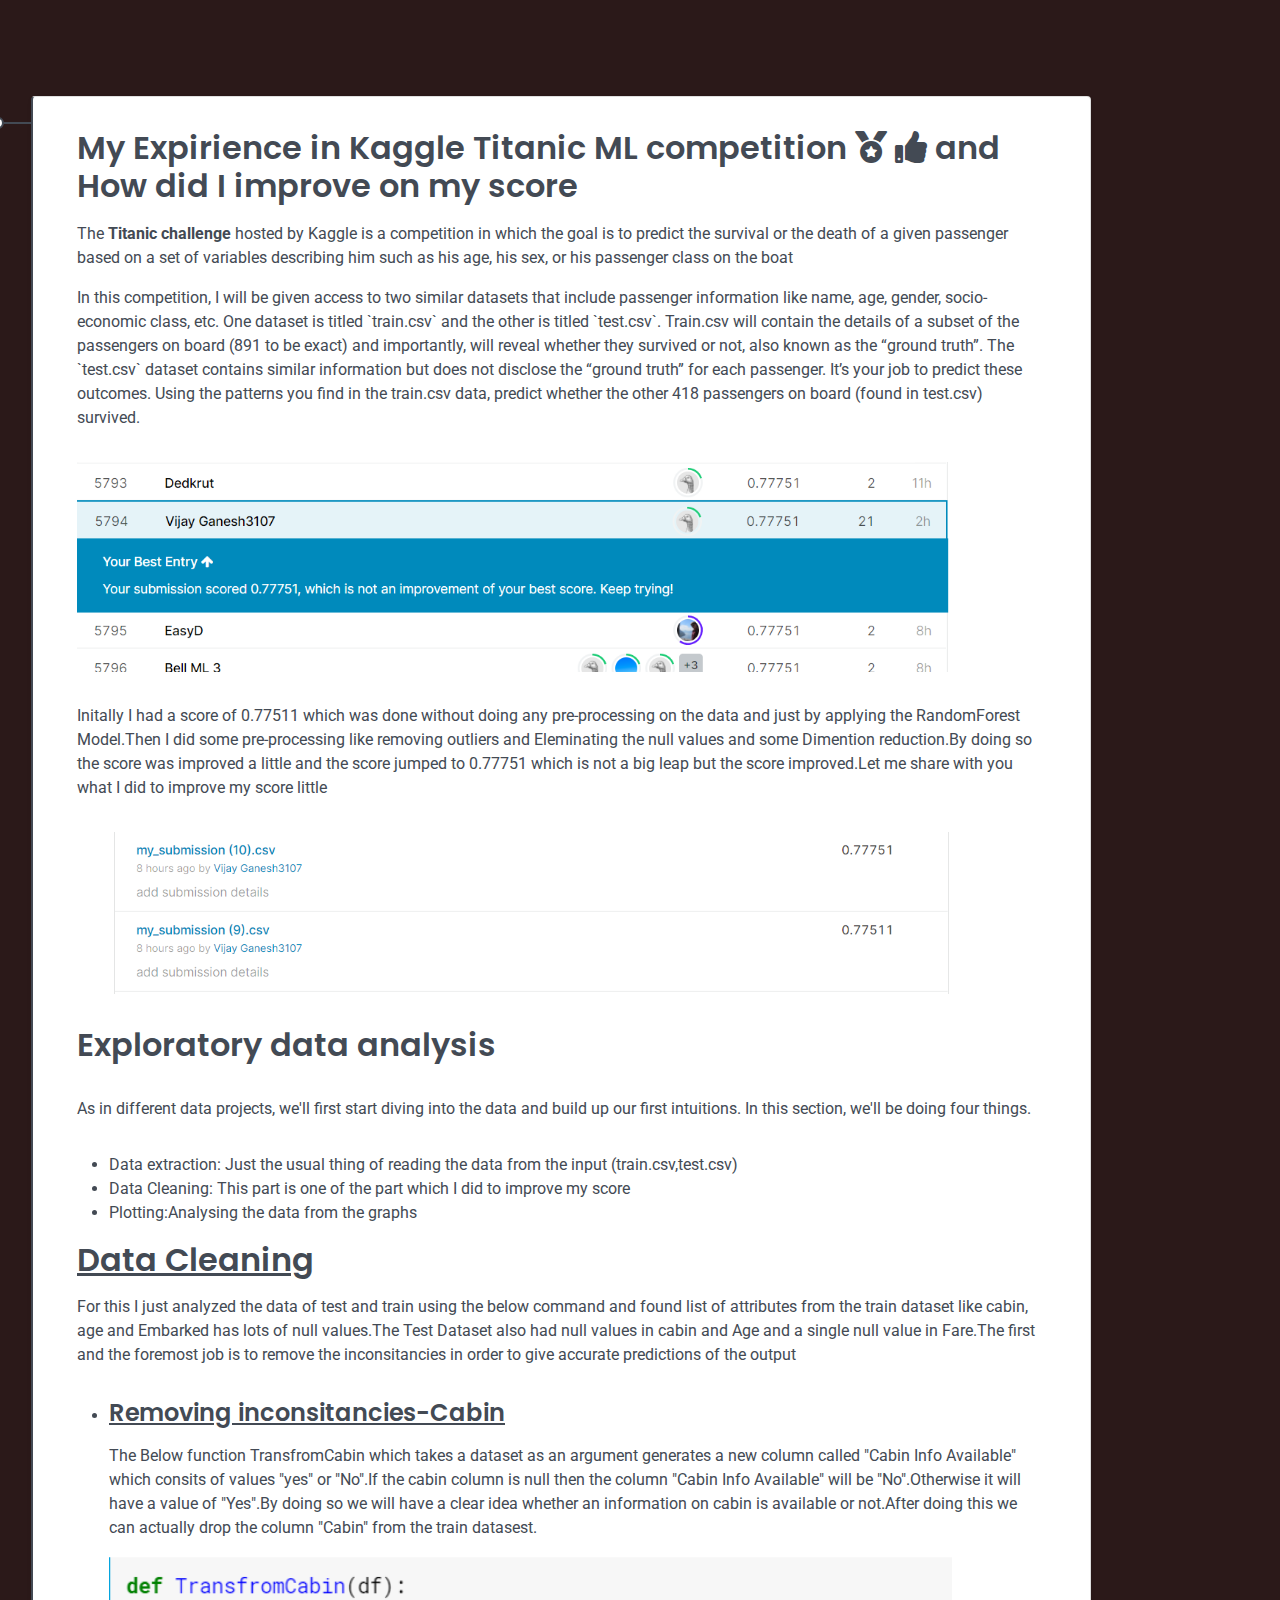
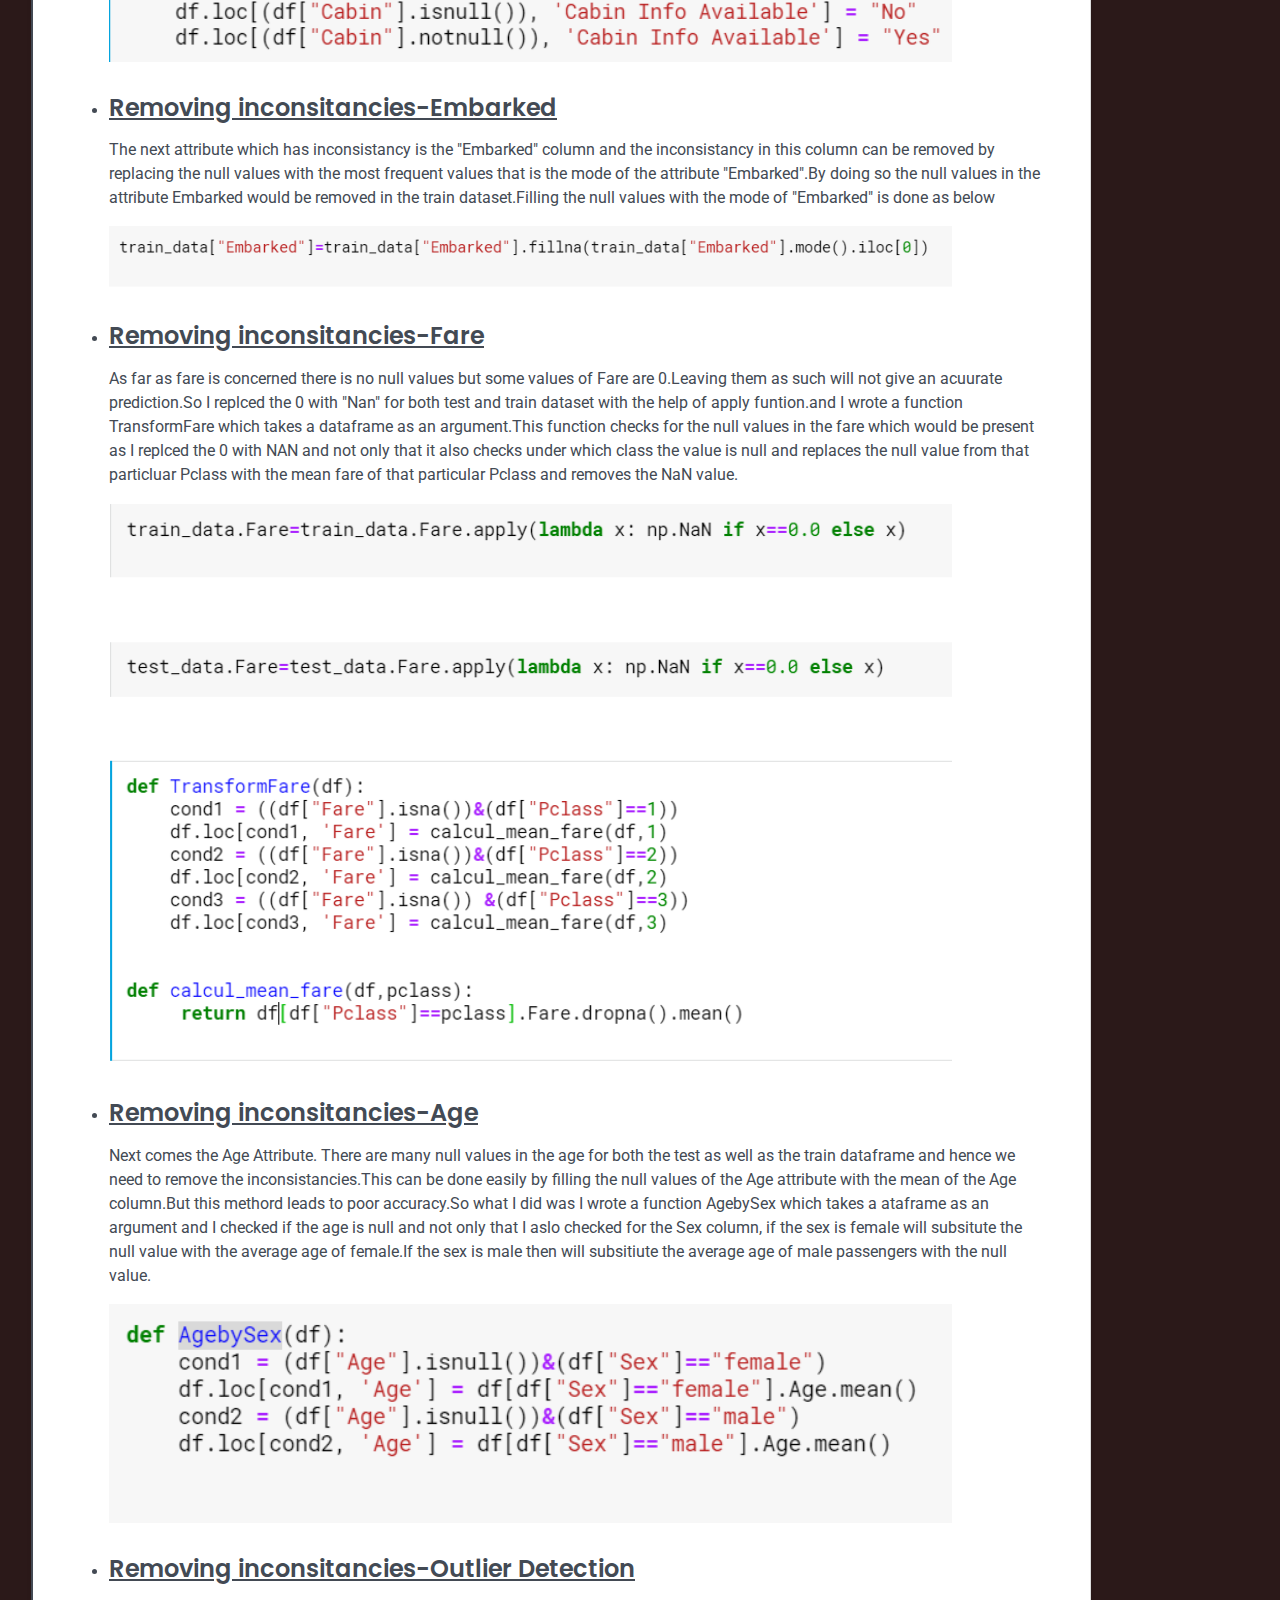
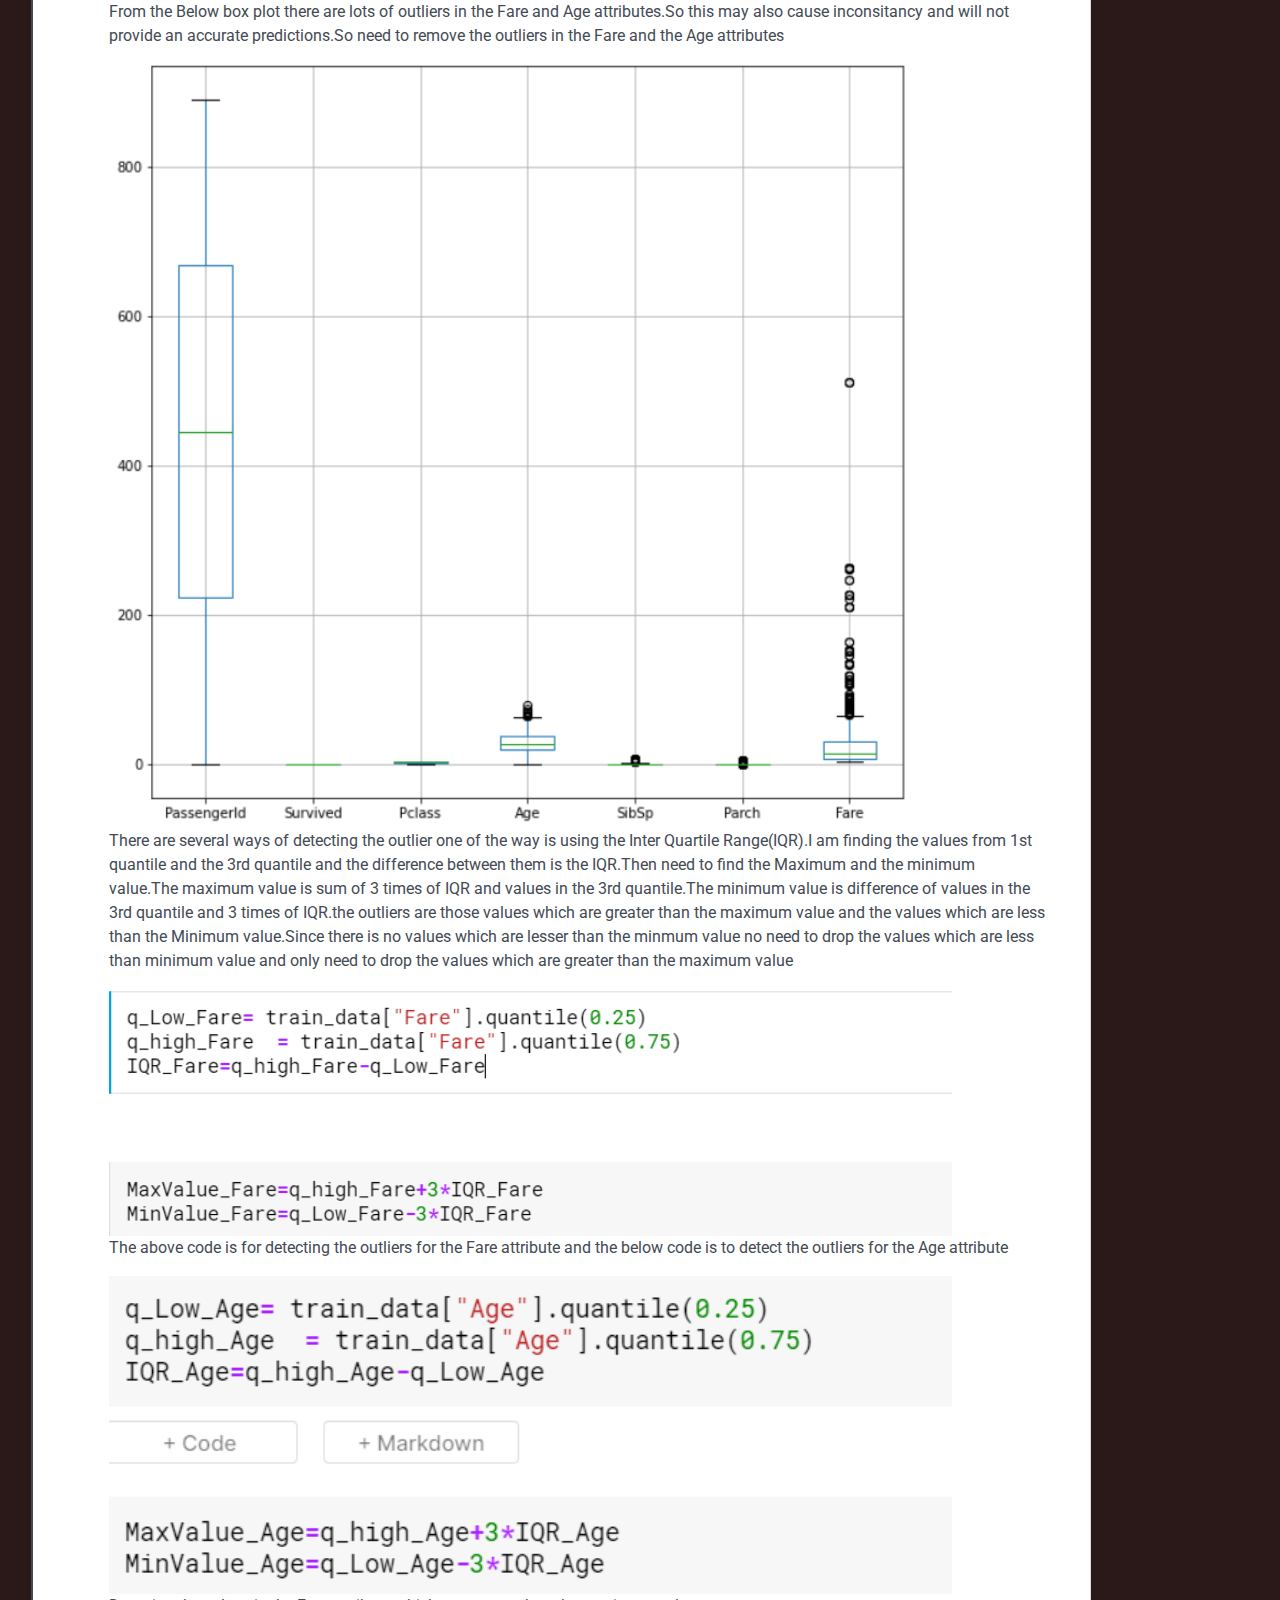
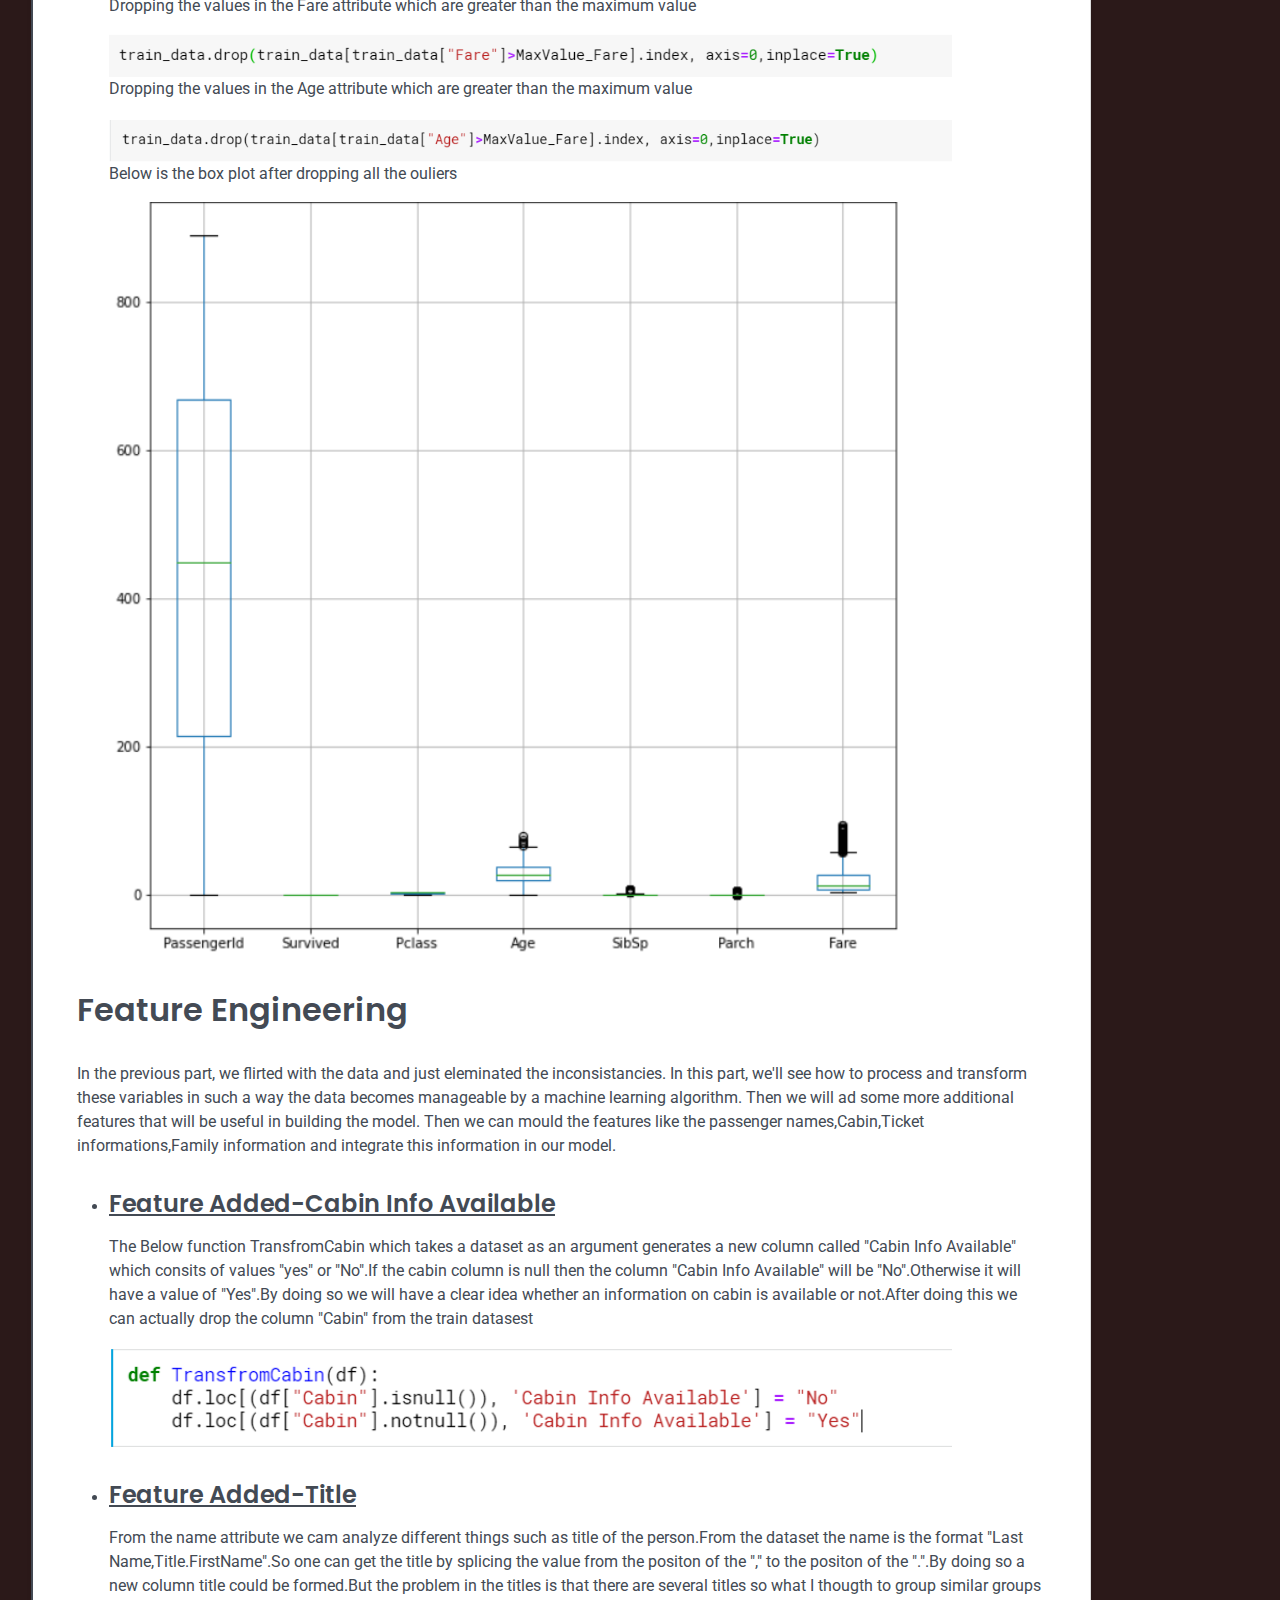
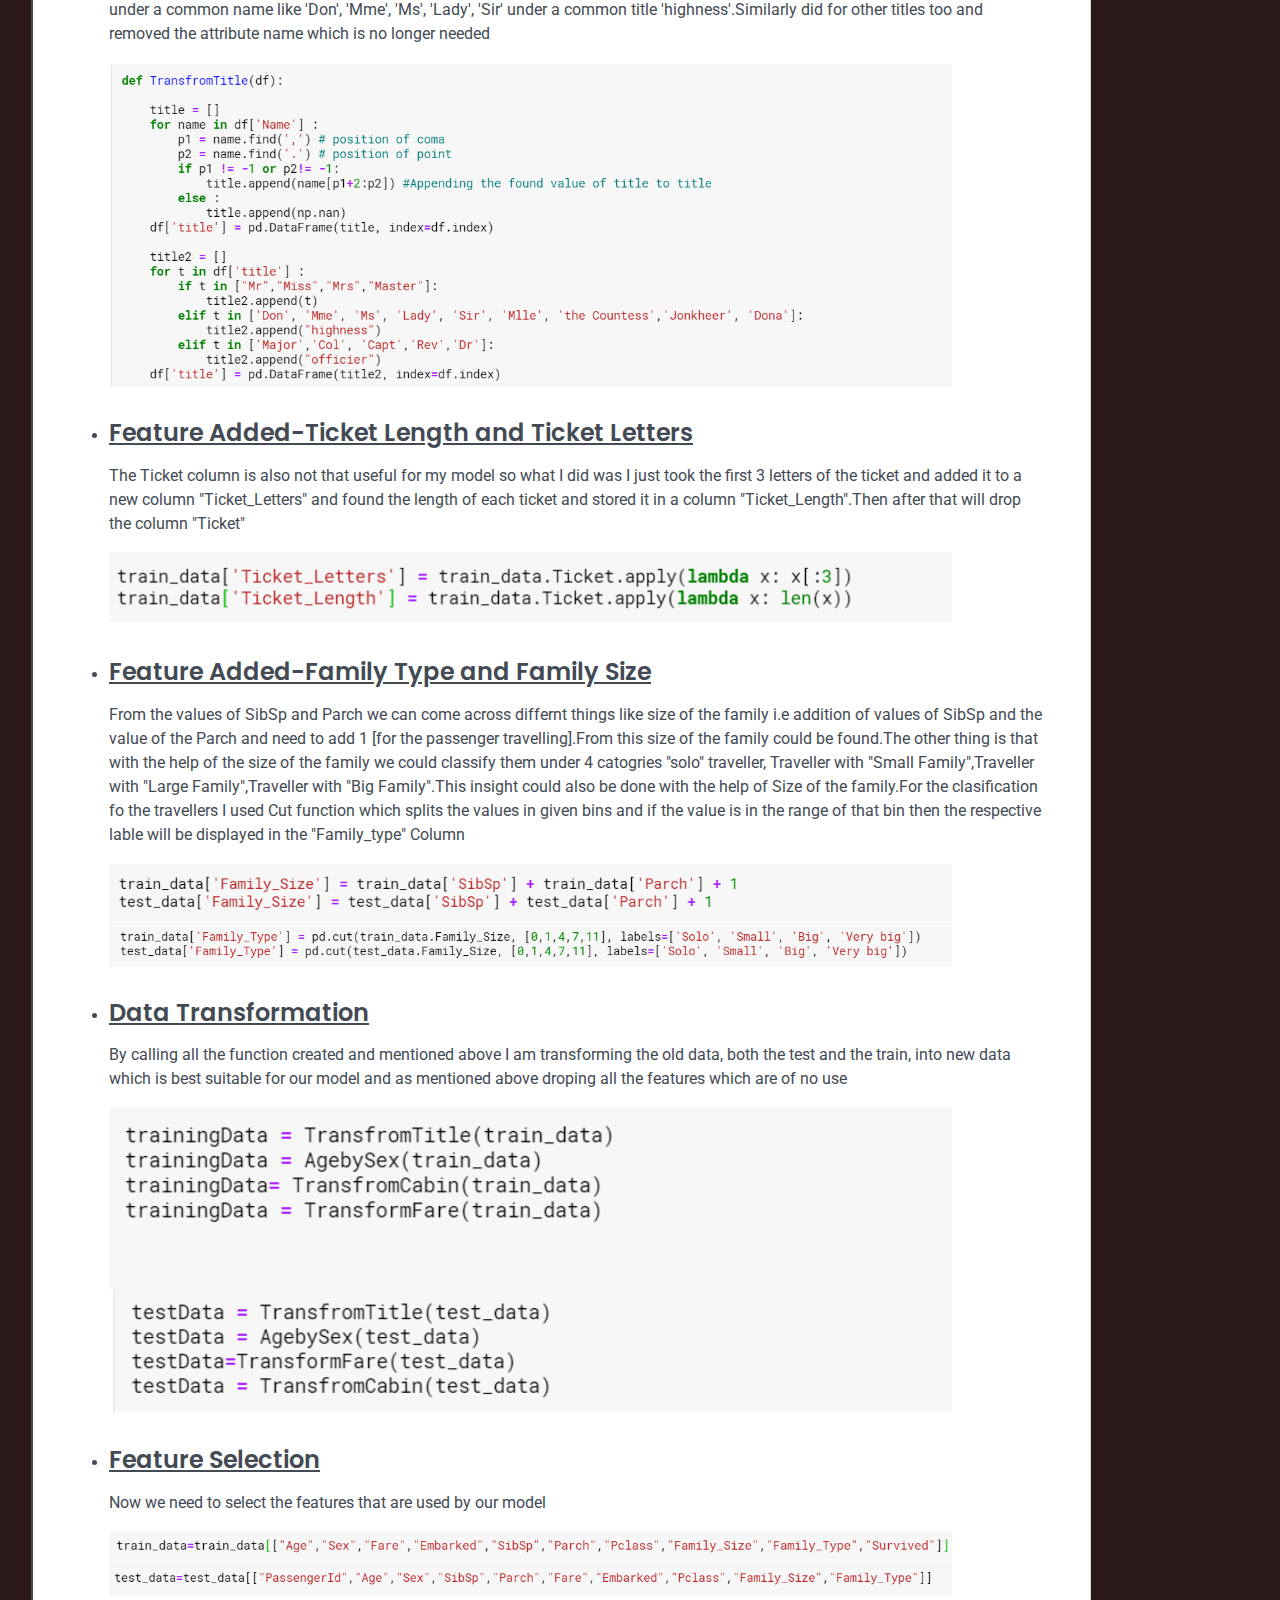
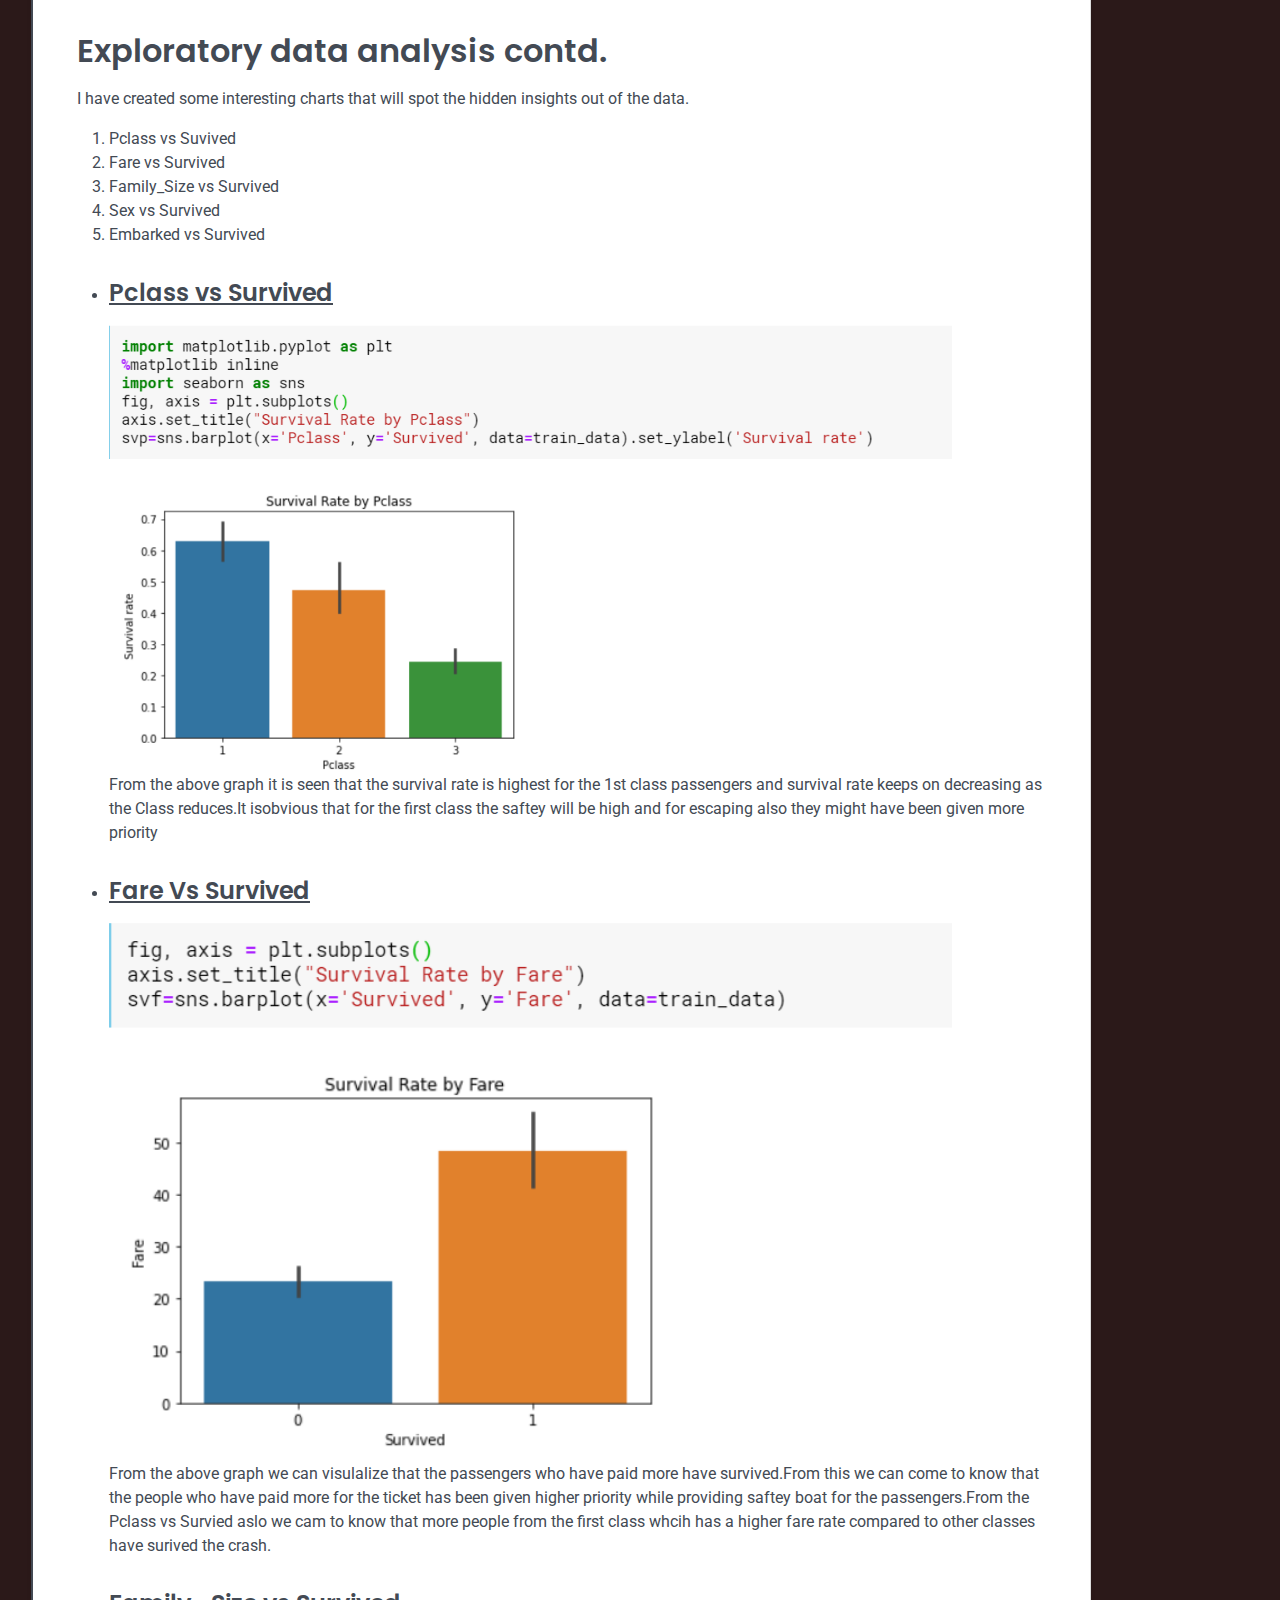
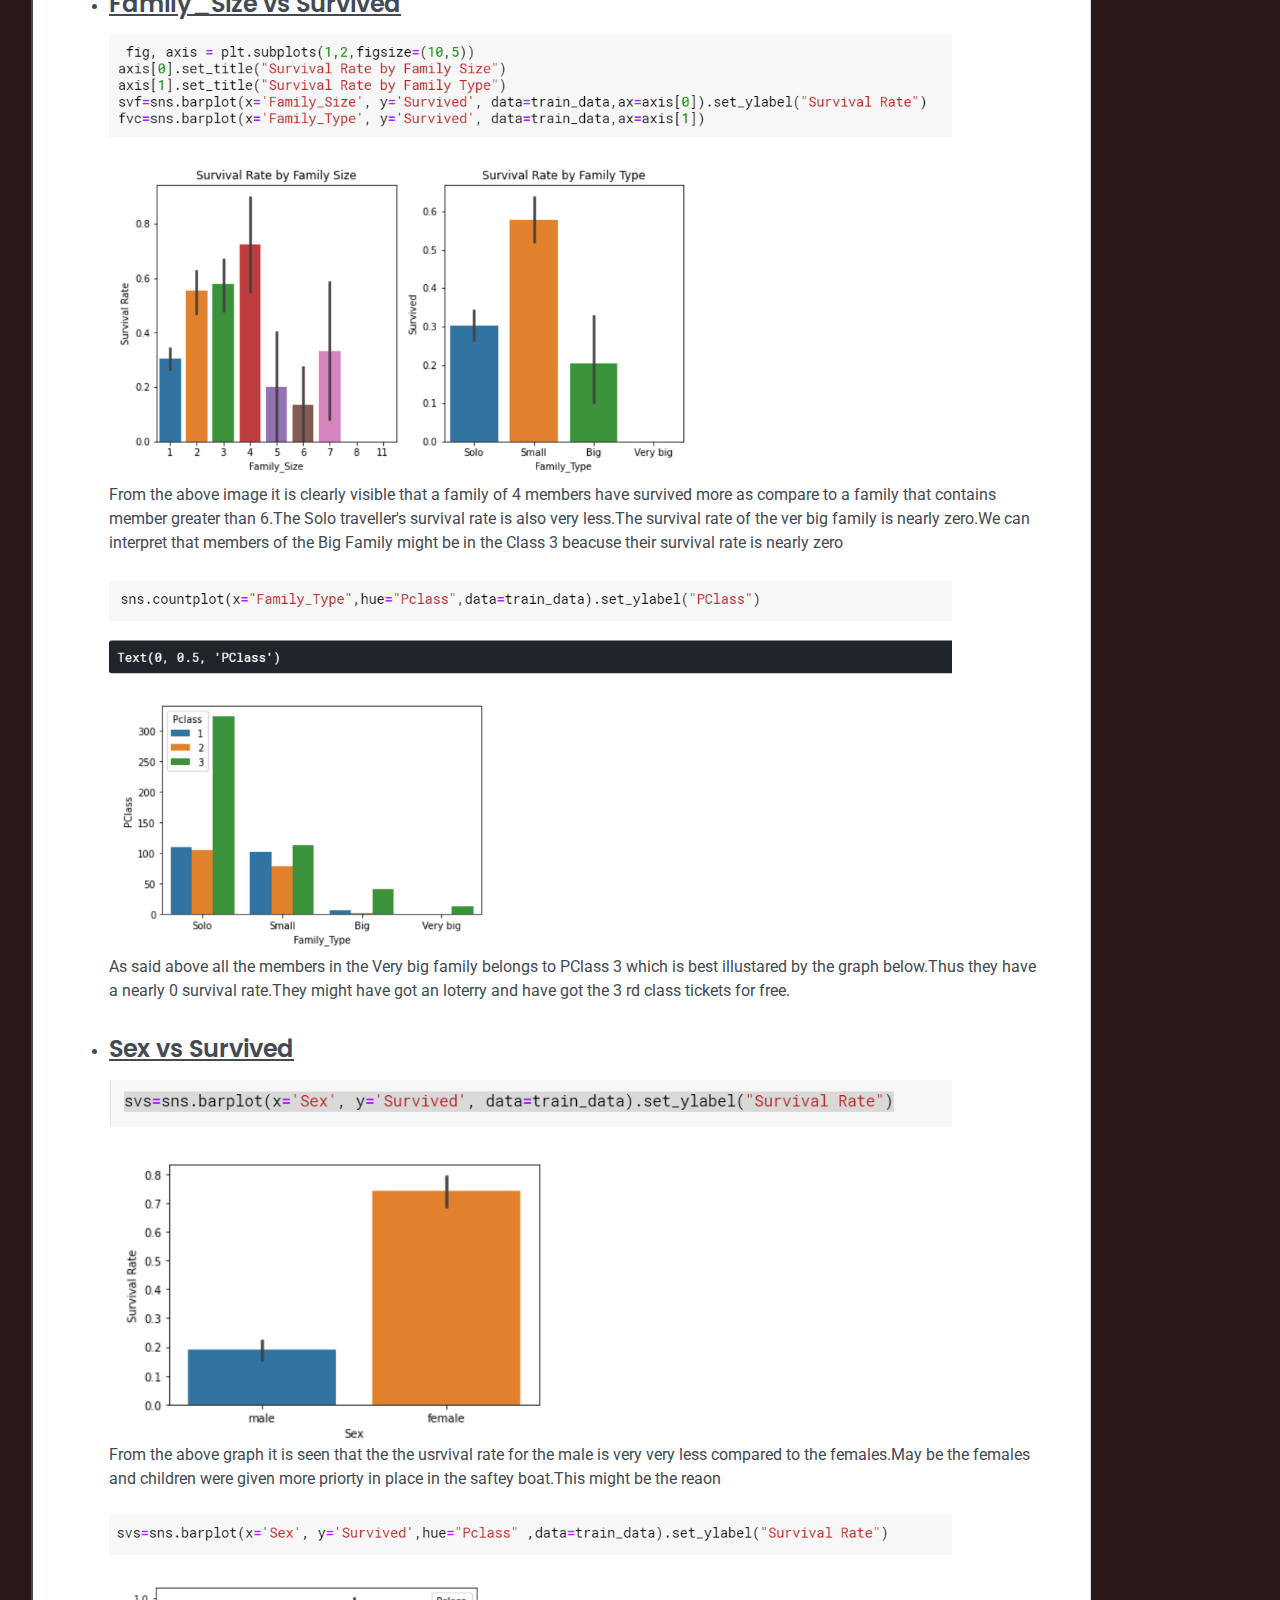
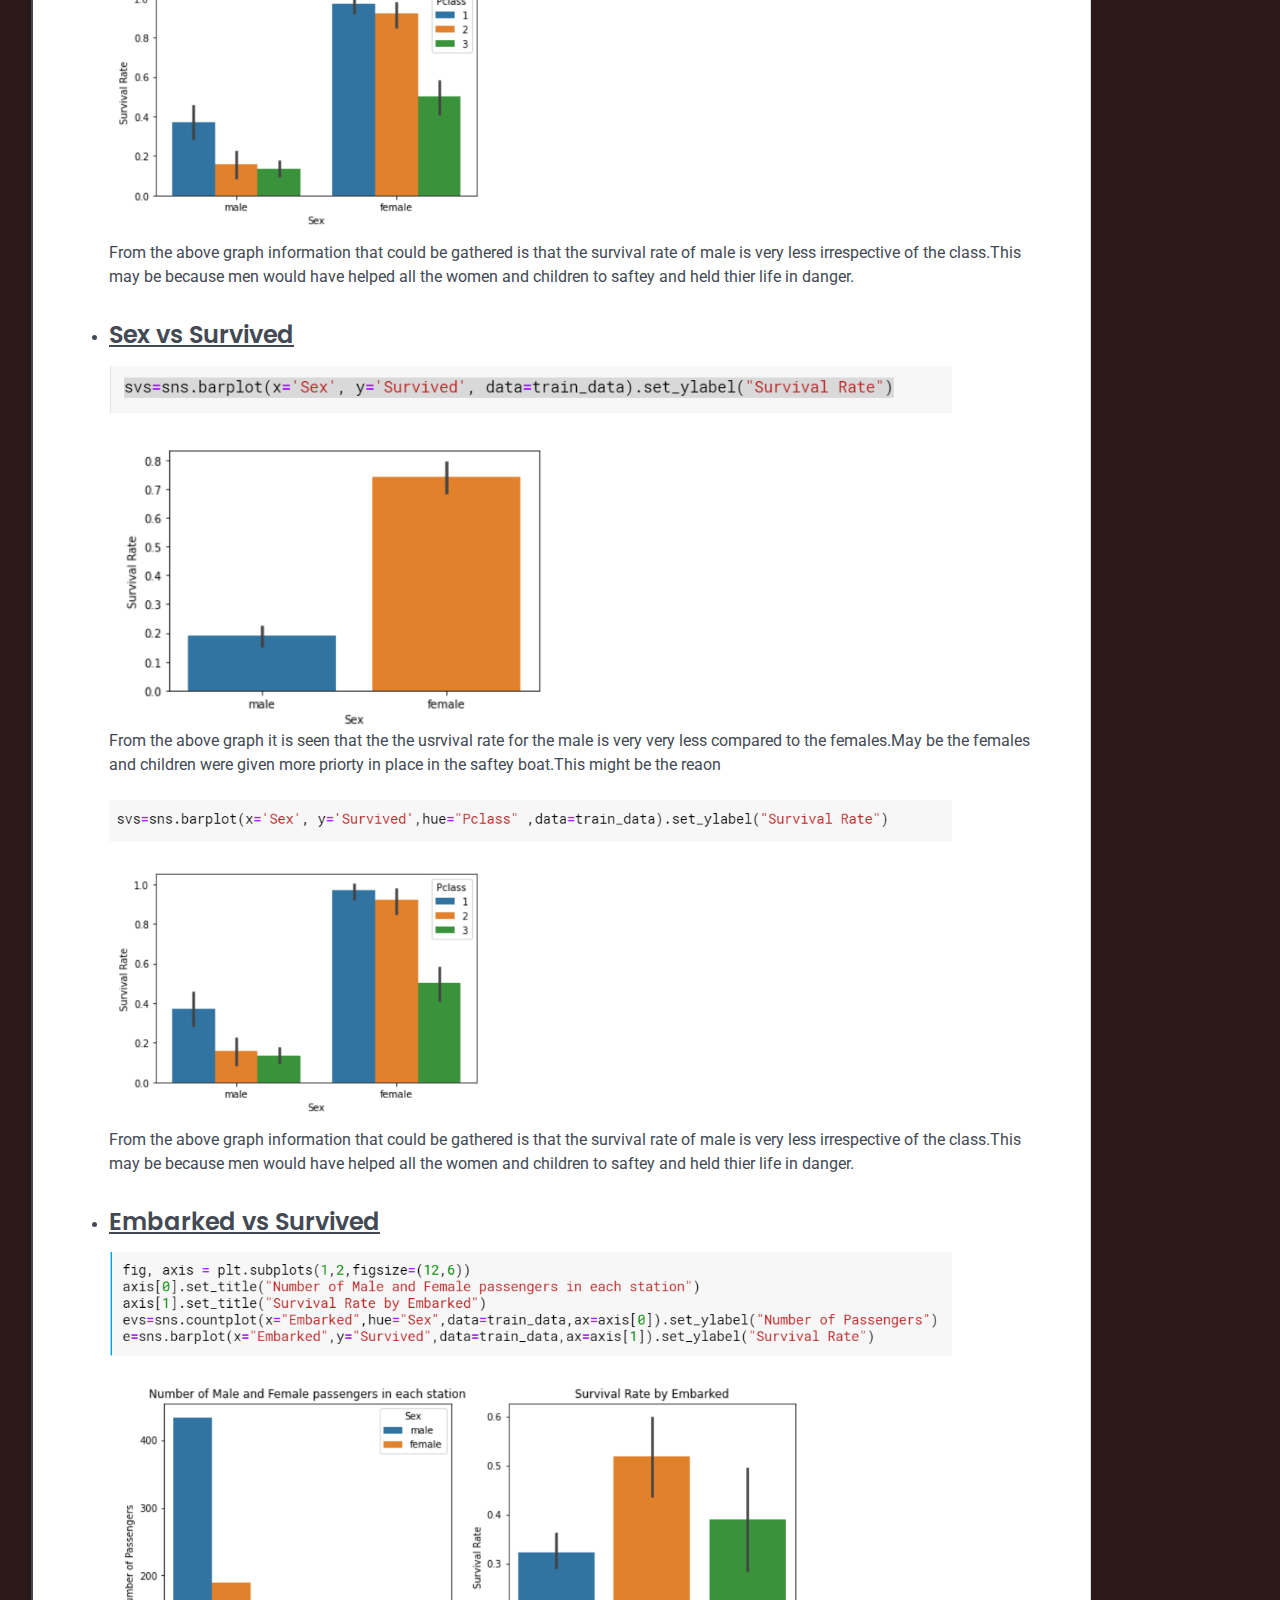
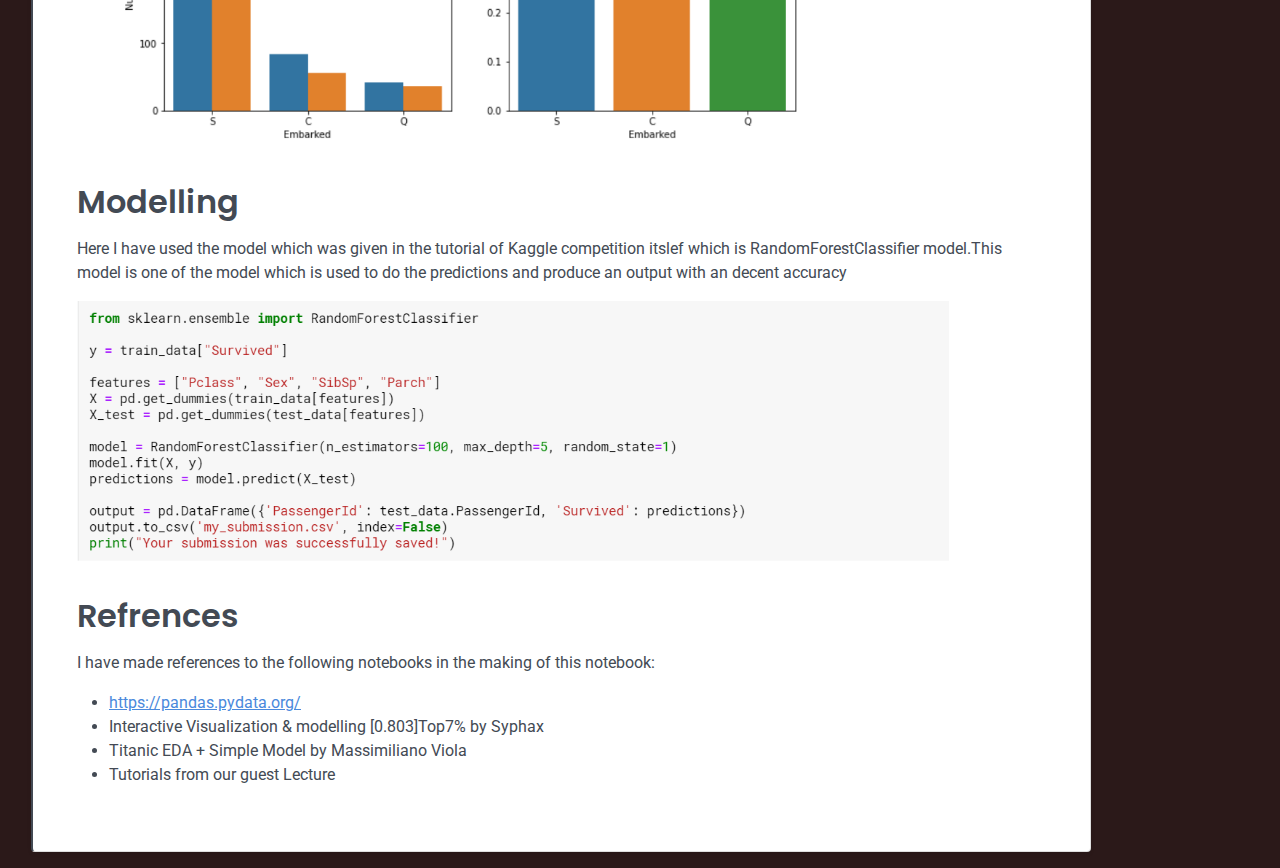
==== commit 44895fd6: "Update Blog.html" ====
--- a/html/Blog.html
+++ b/html/Blog.html
@@ -305,6 +305,9 @@
                 <li>
                     Titanic EDA + Simple Model by Massimiliano Viola
                 </li>
+                <li>
+                    Tutorials from our guest Lecture
+                </li>
             </ul>
         </div>
         </div>
@@ -312,4 +315,4 @@
 </div>
     </div>
 </body>
-</html>+</html>
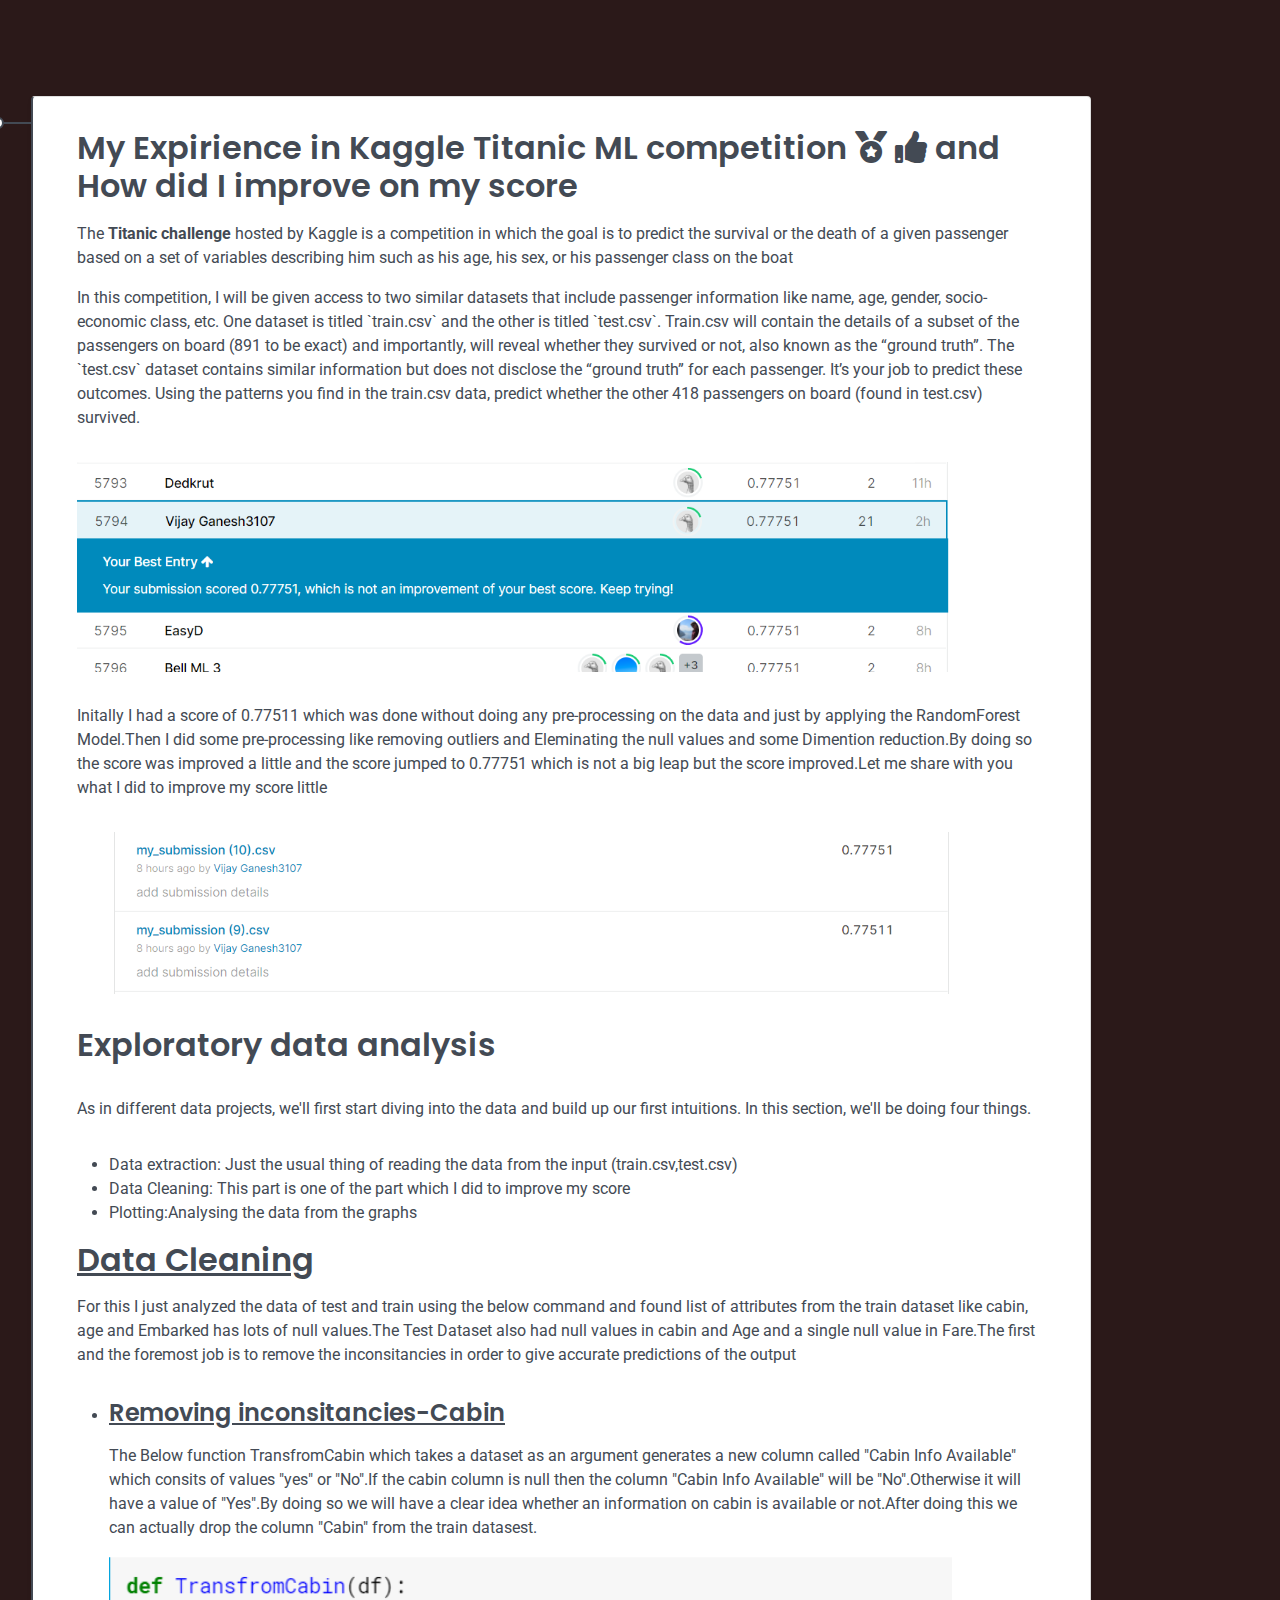
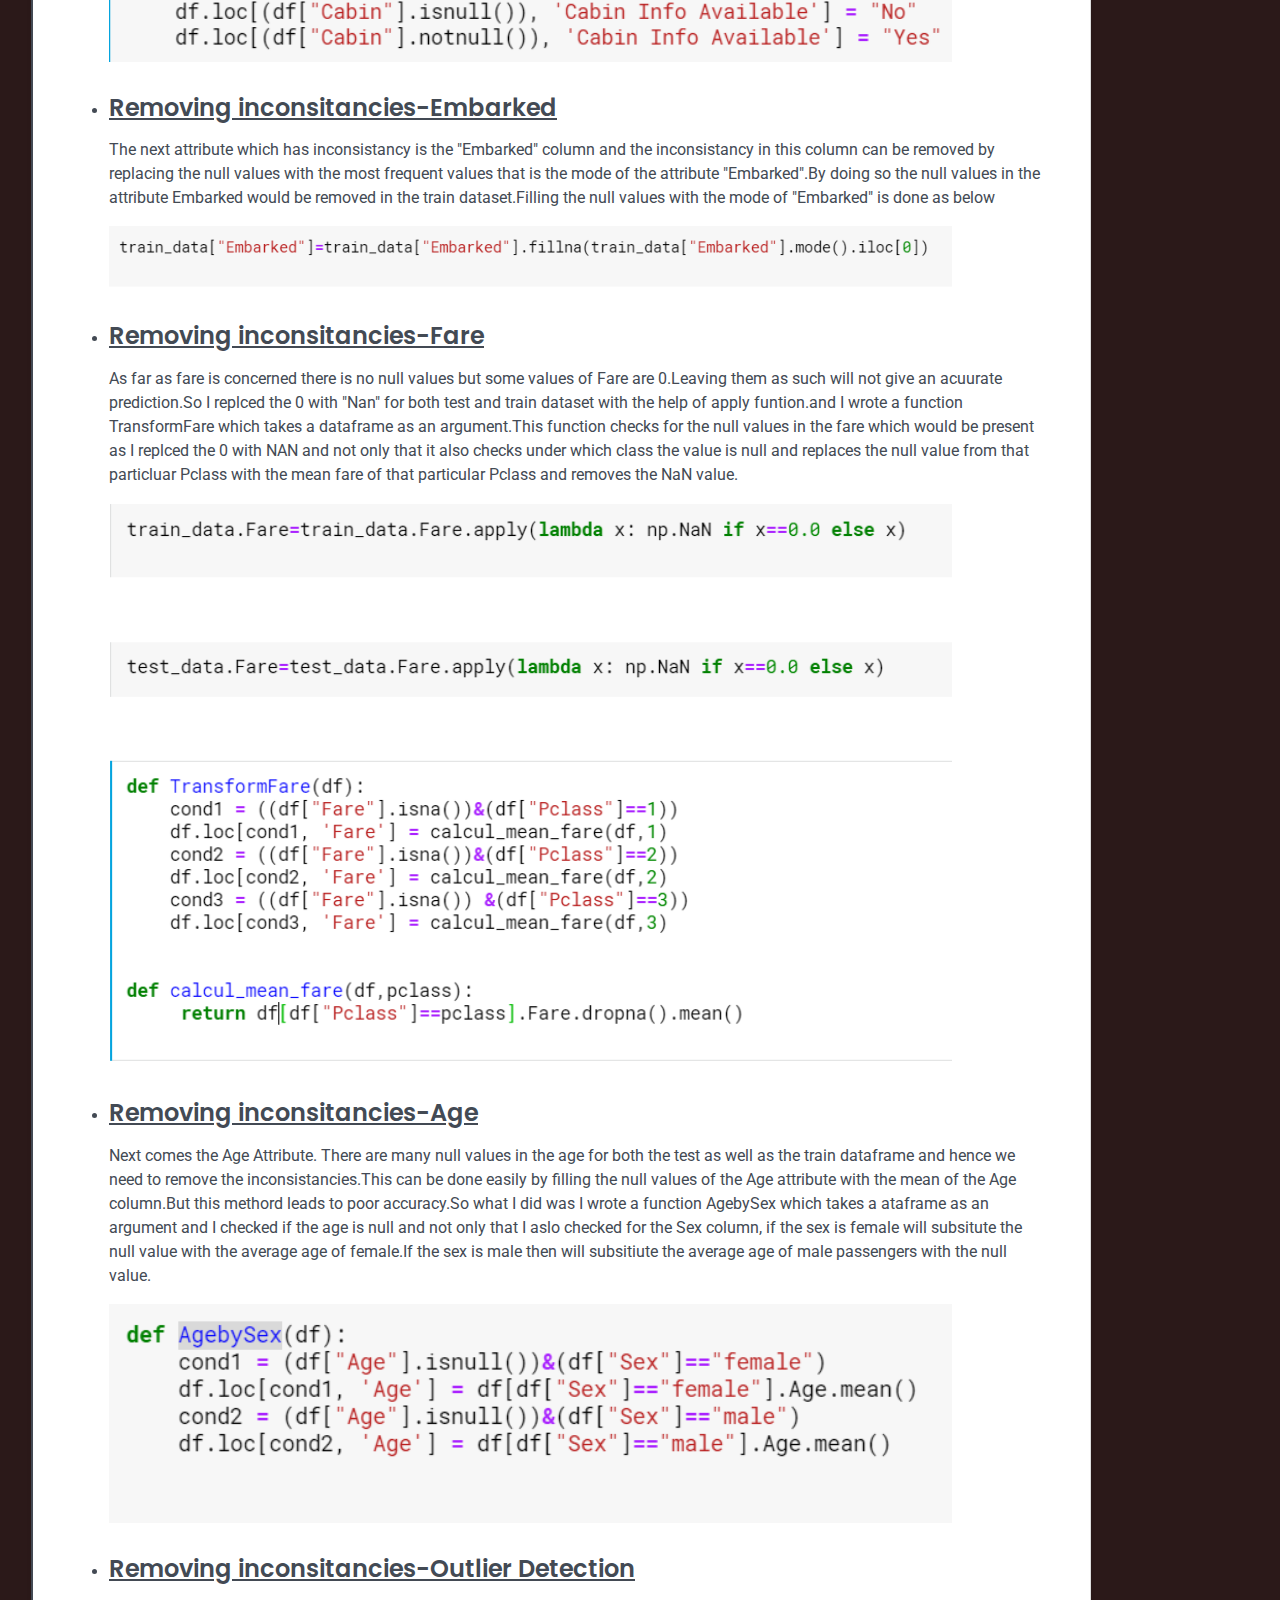
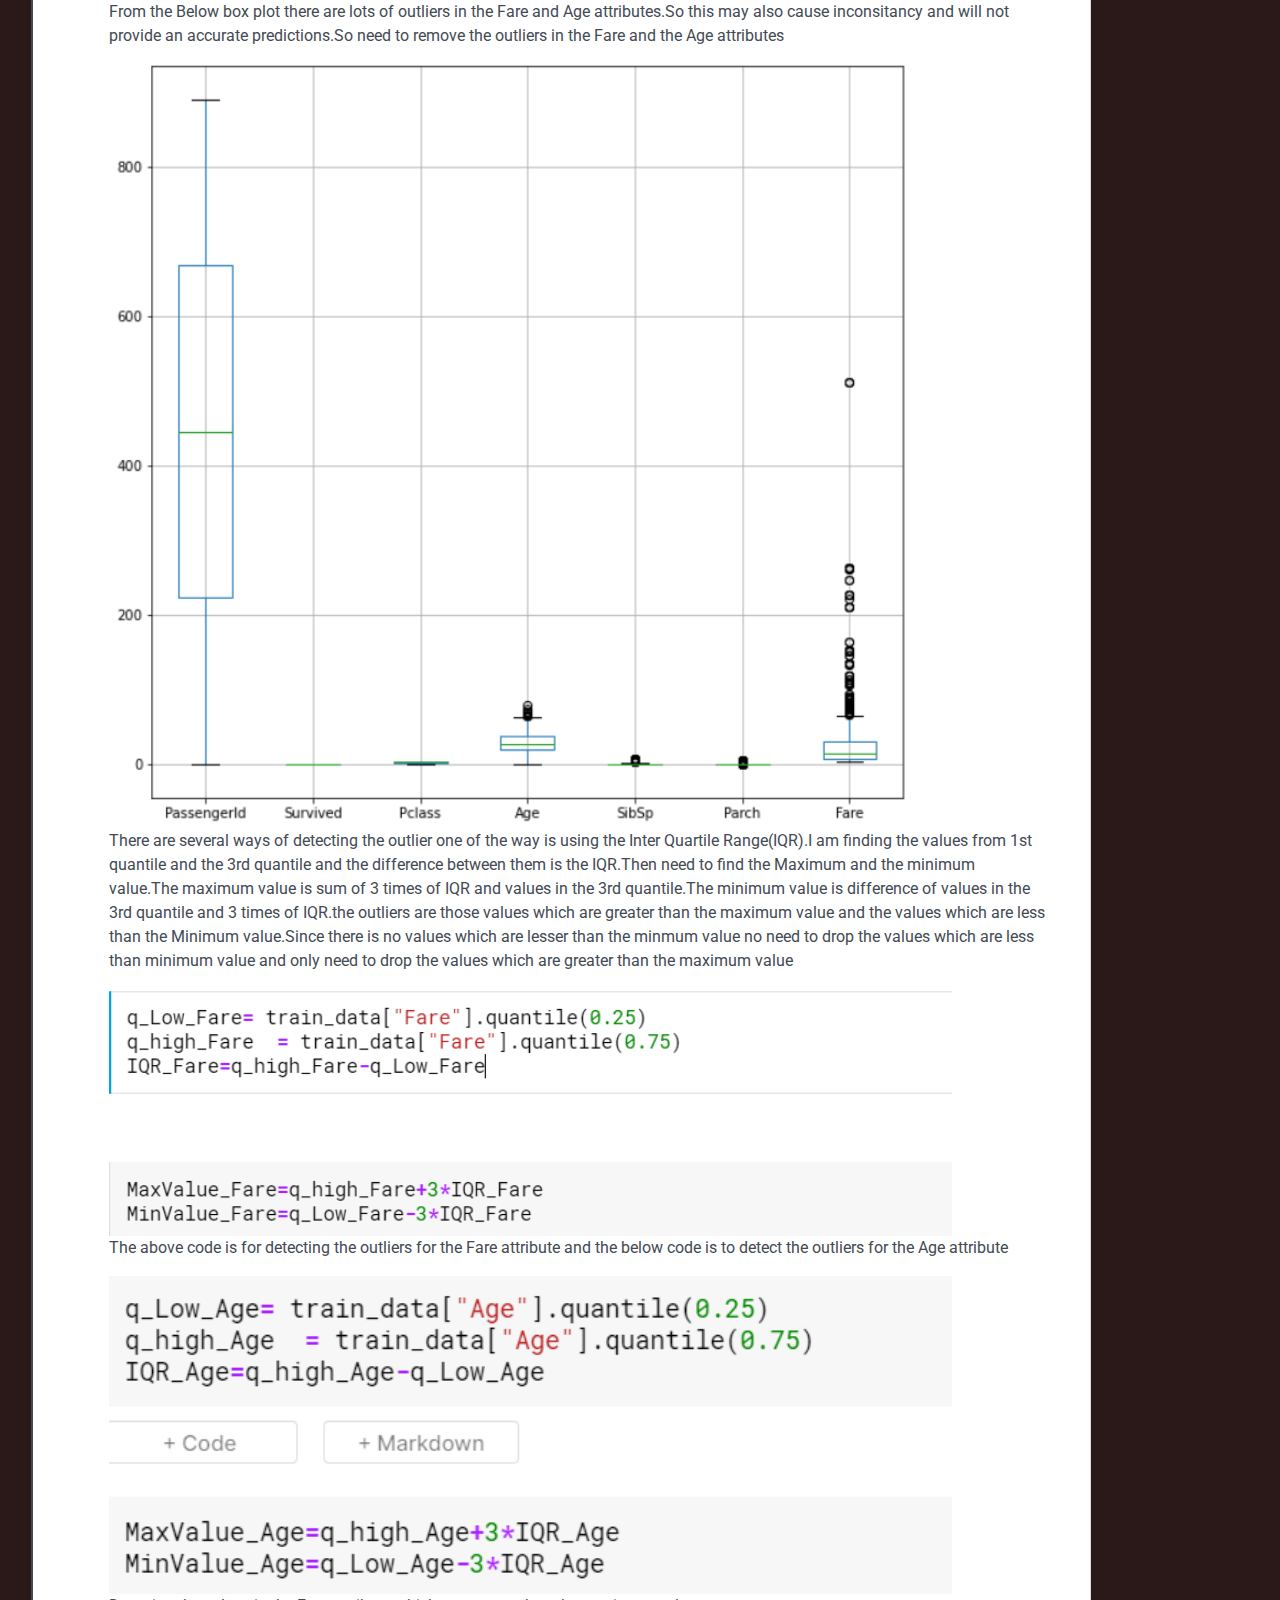
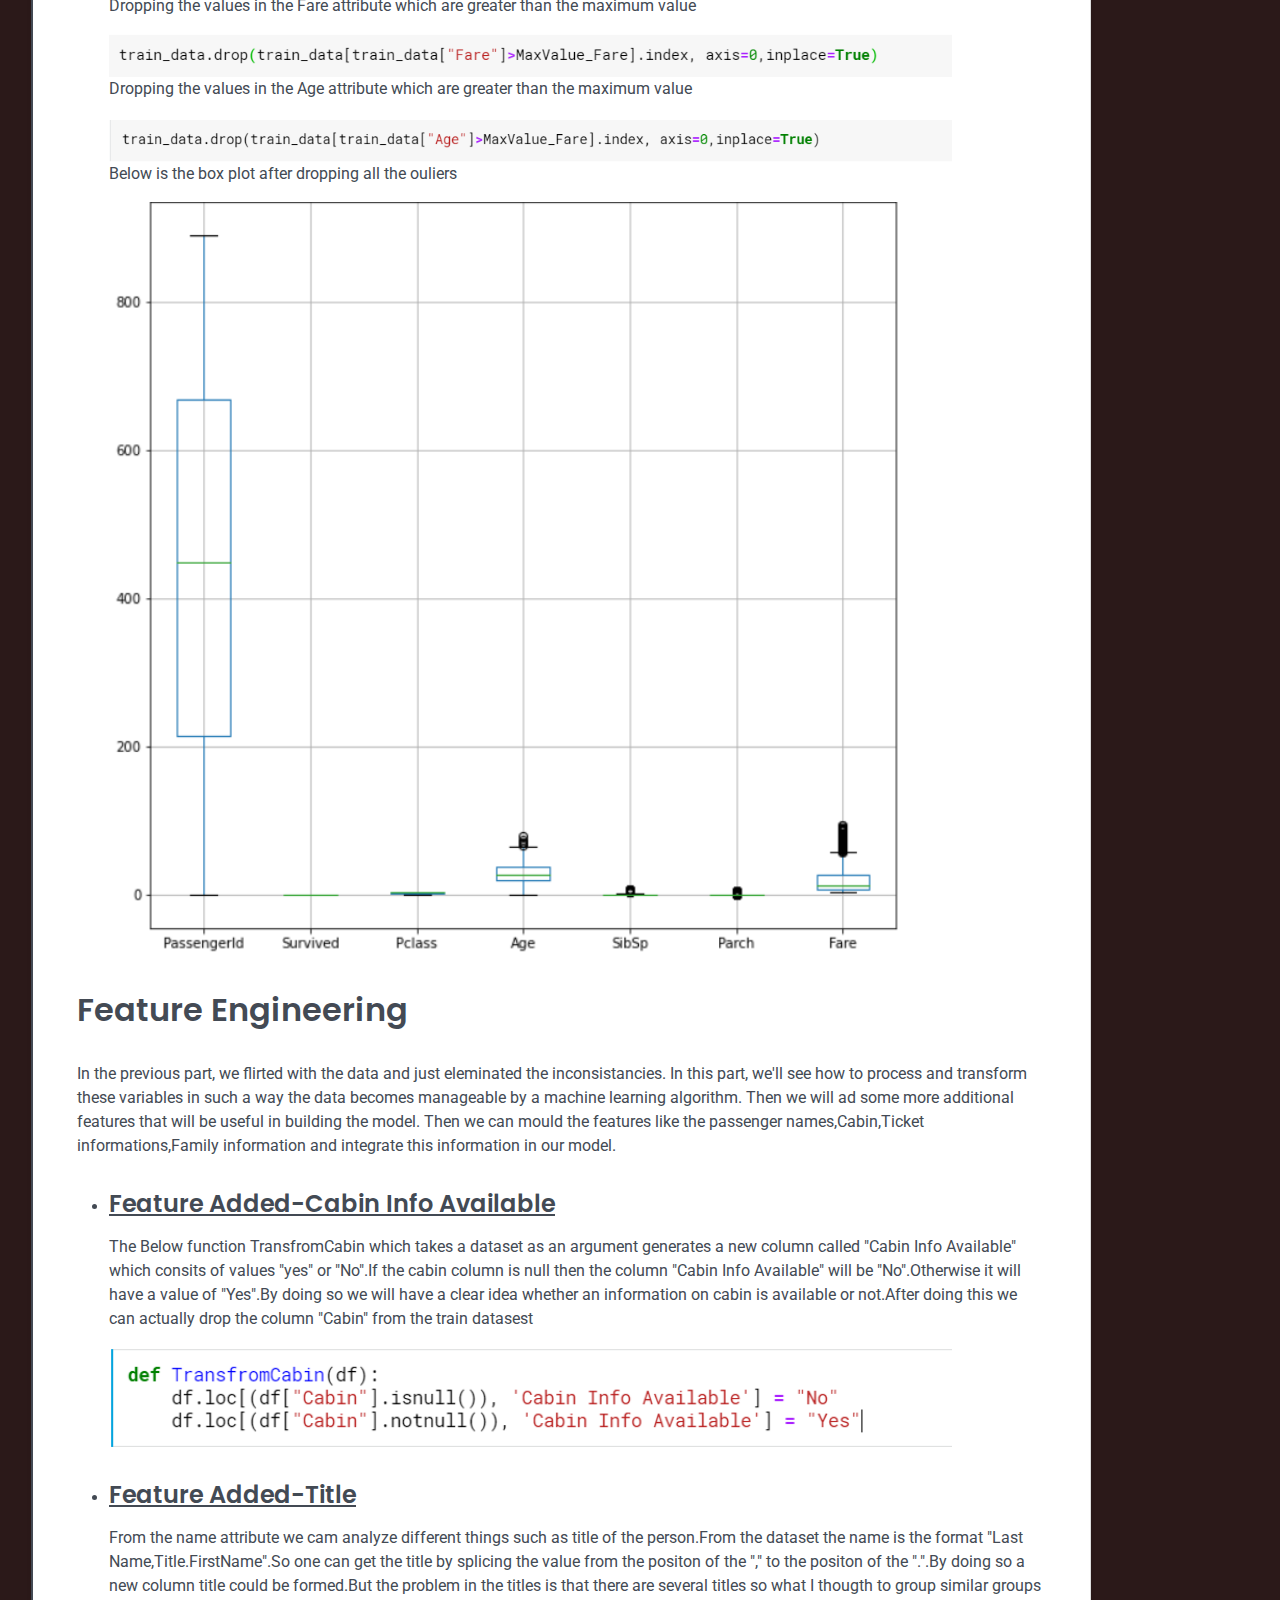
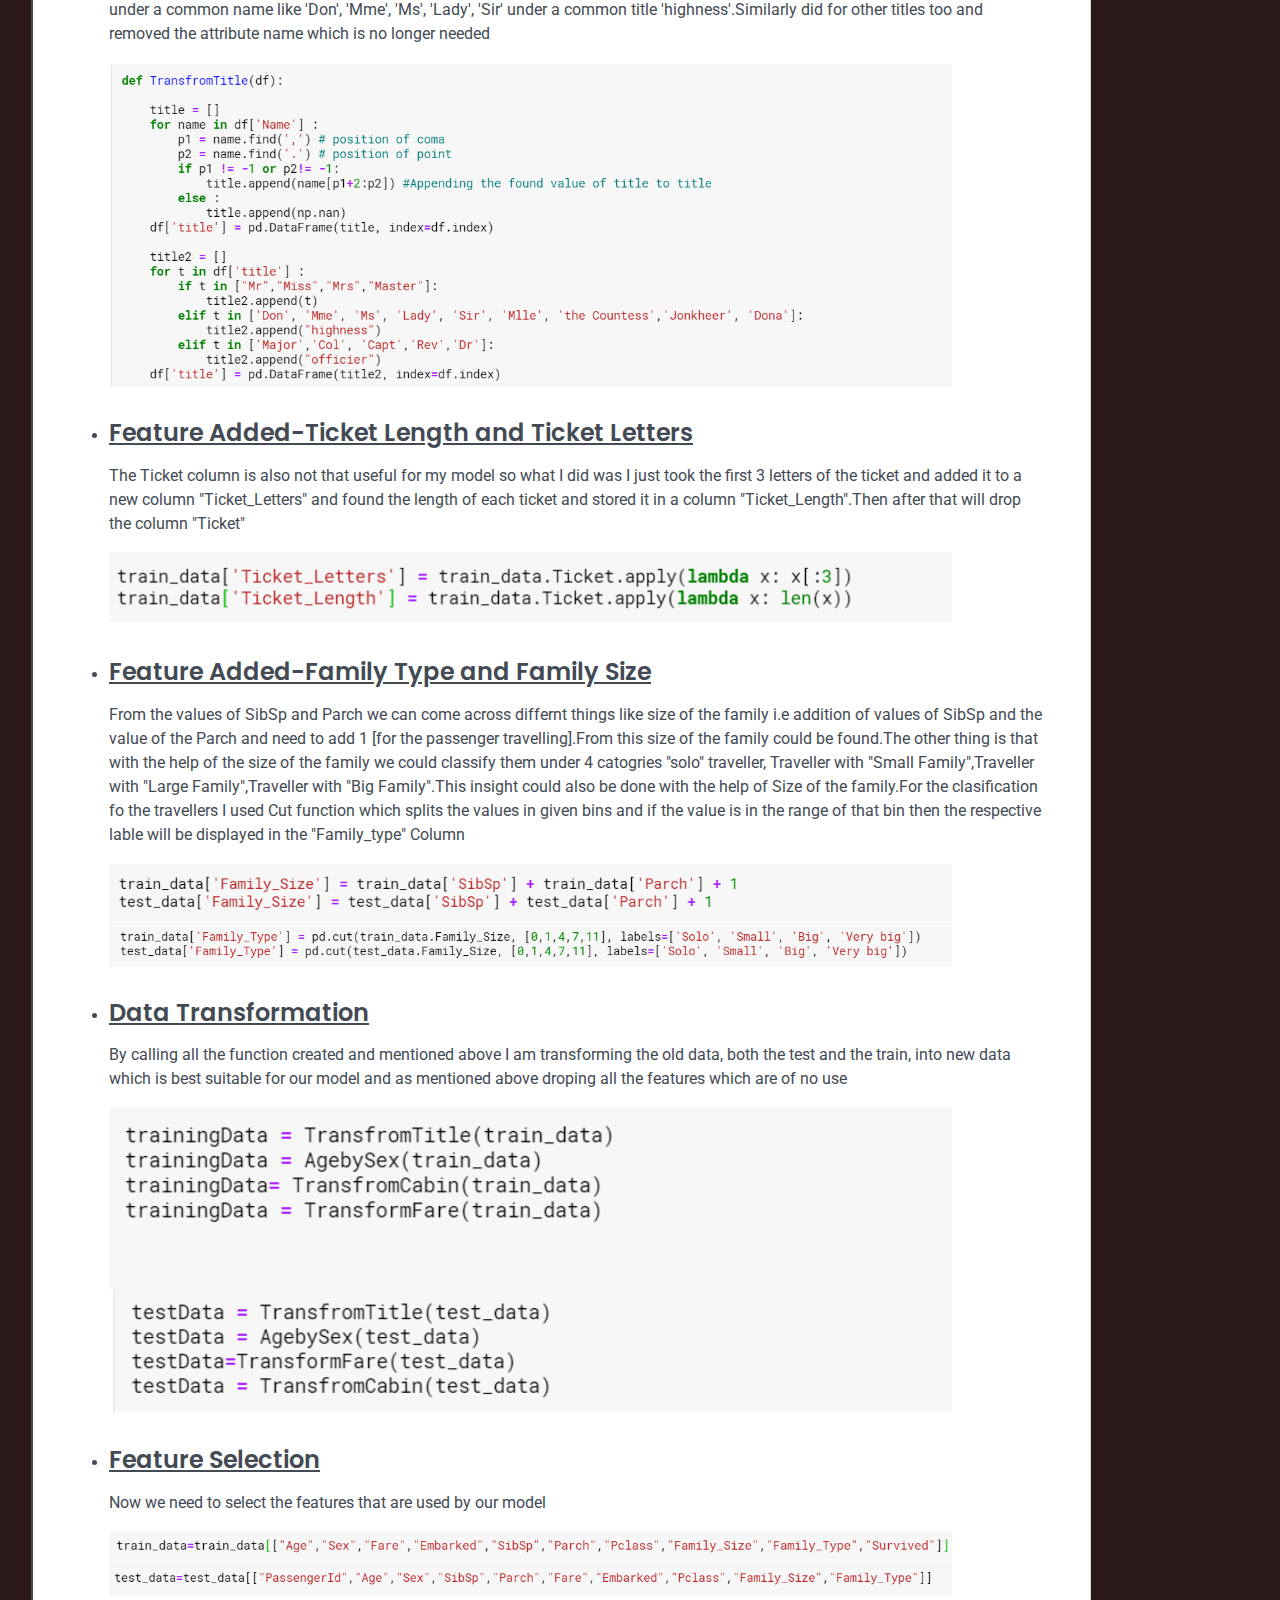
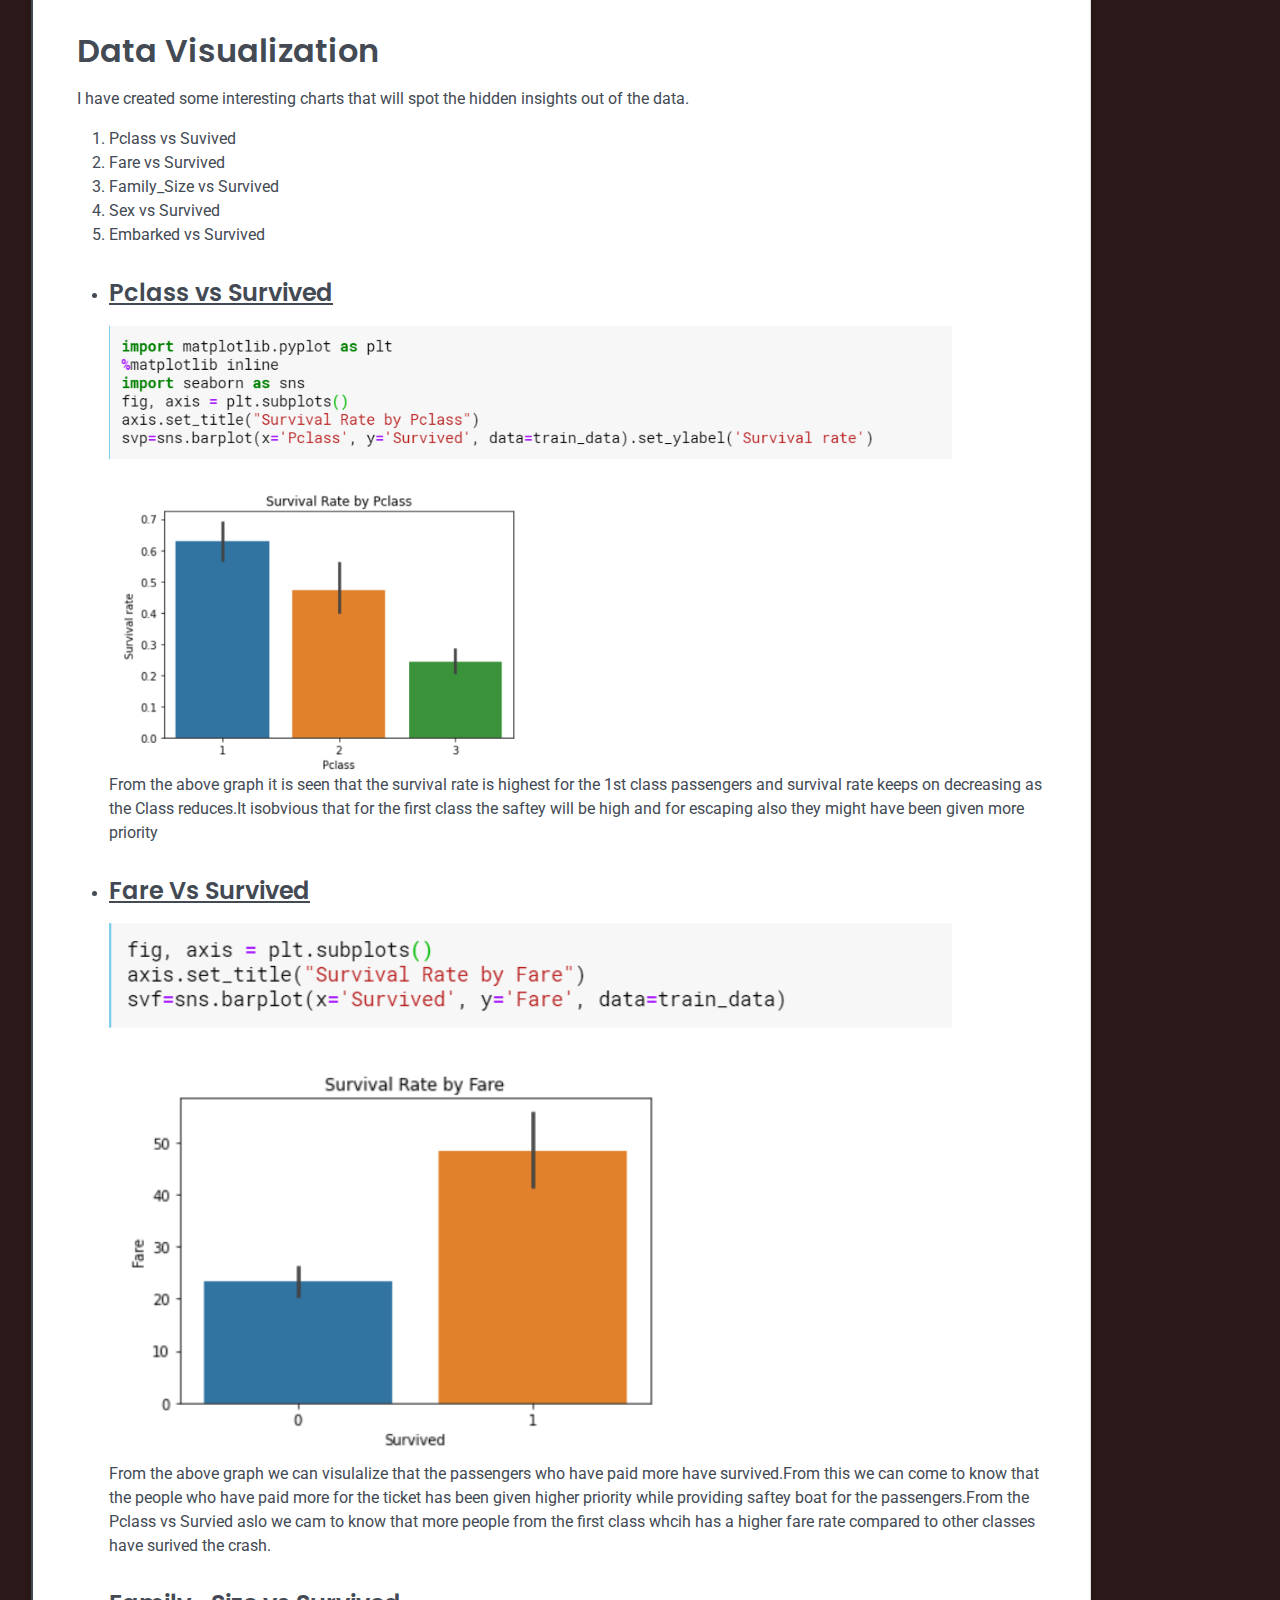
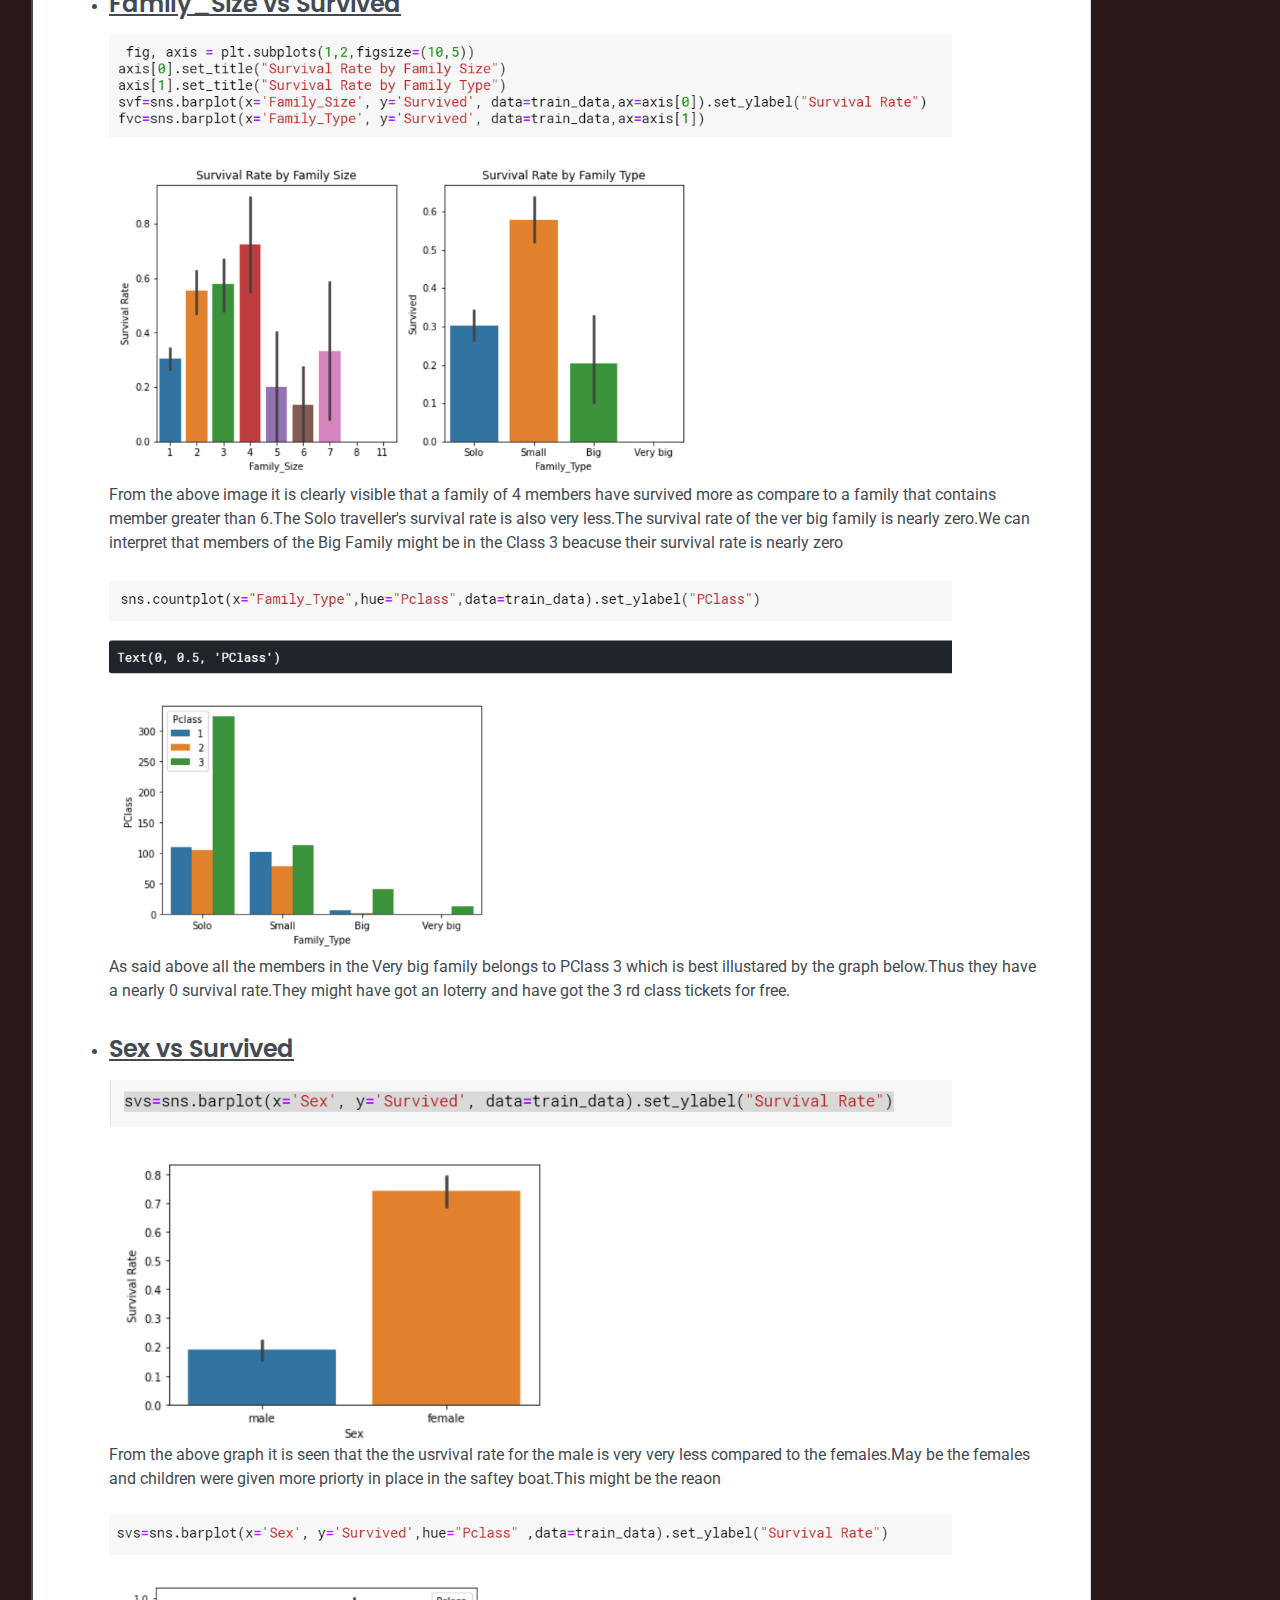
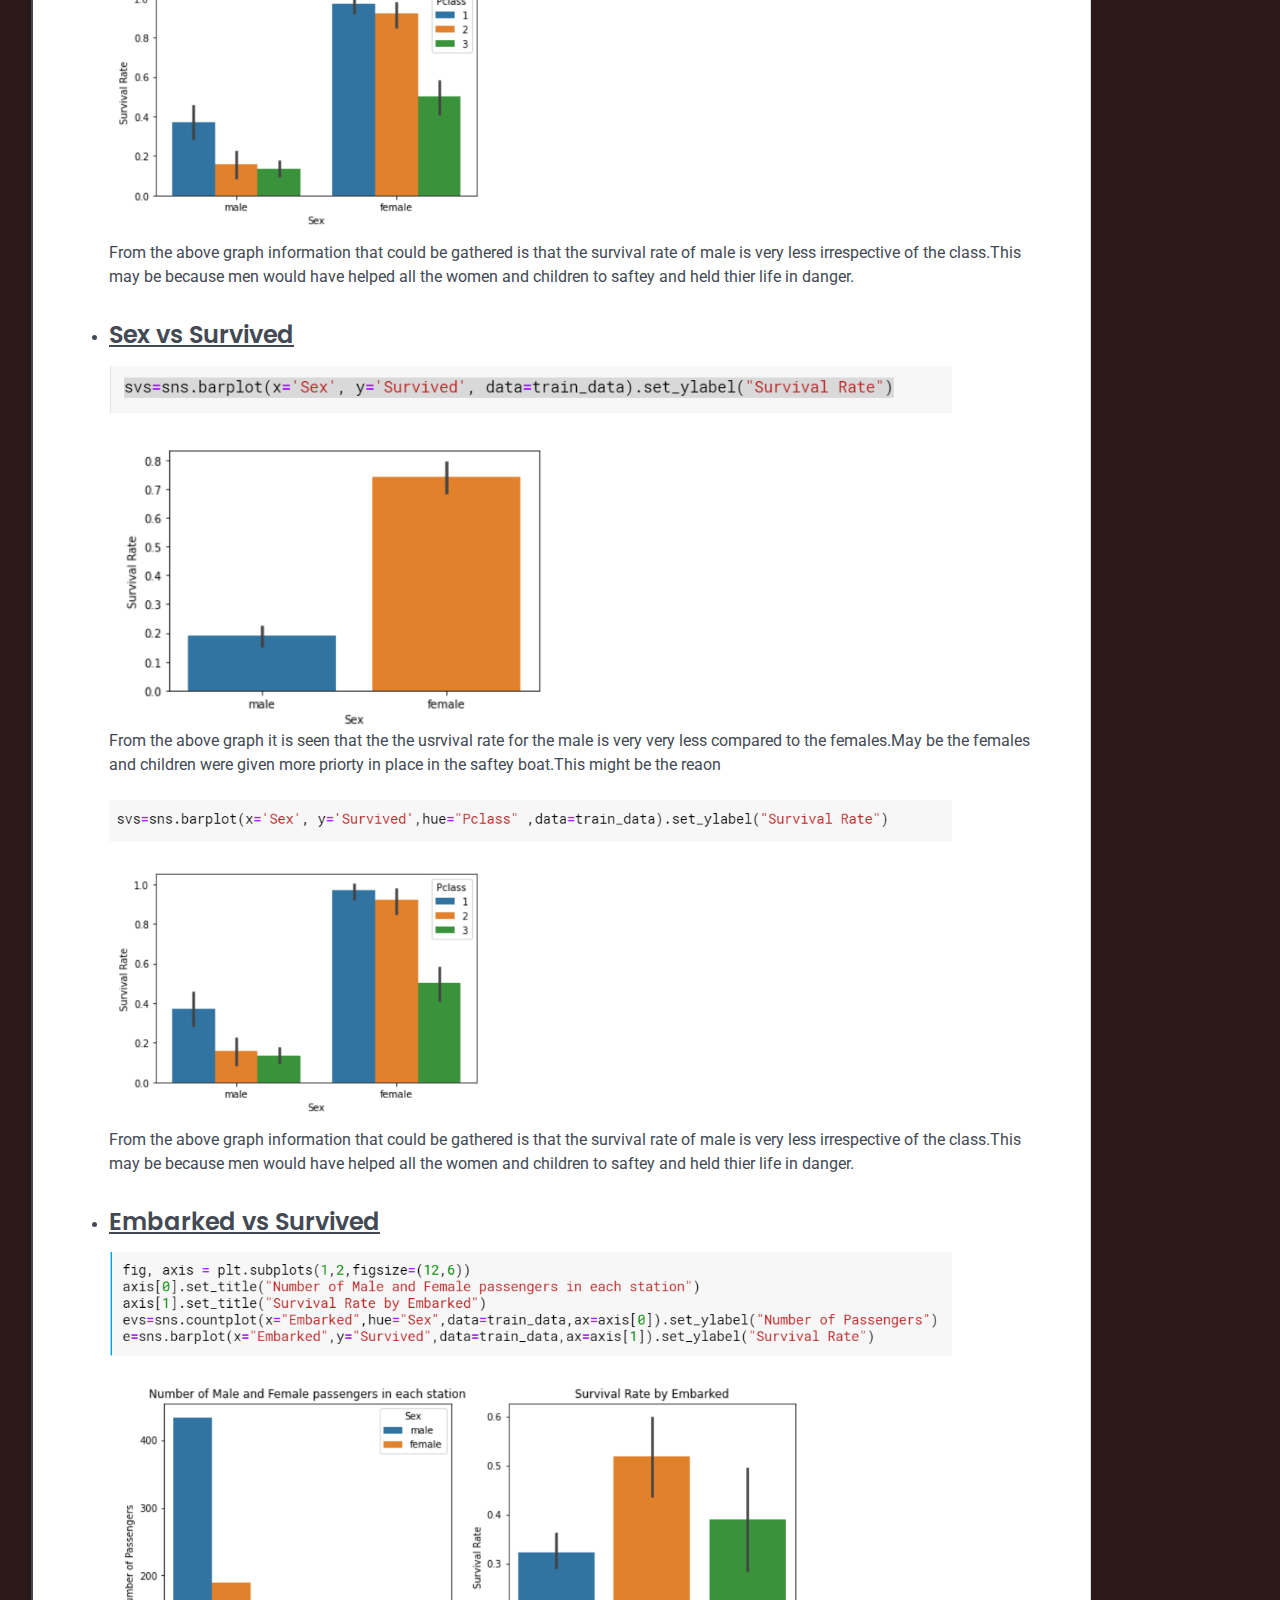
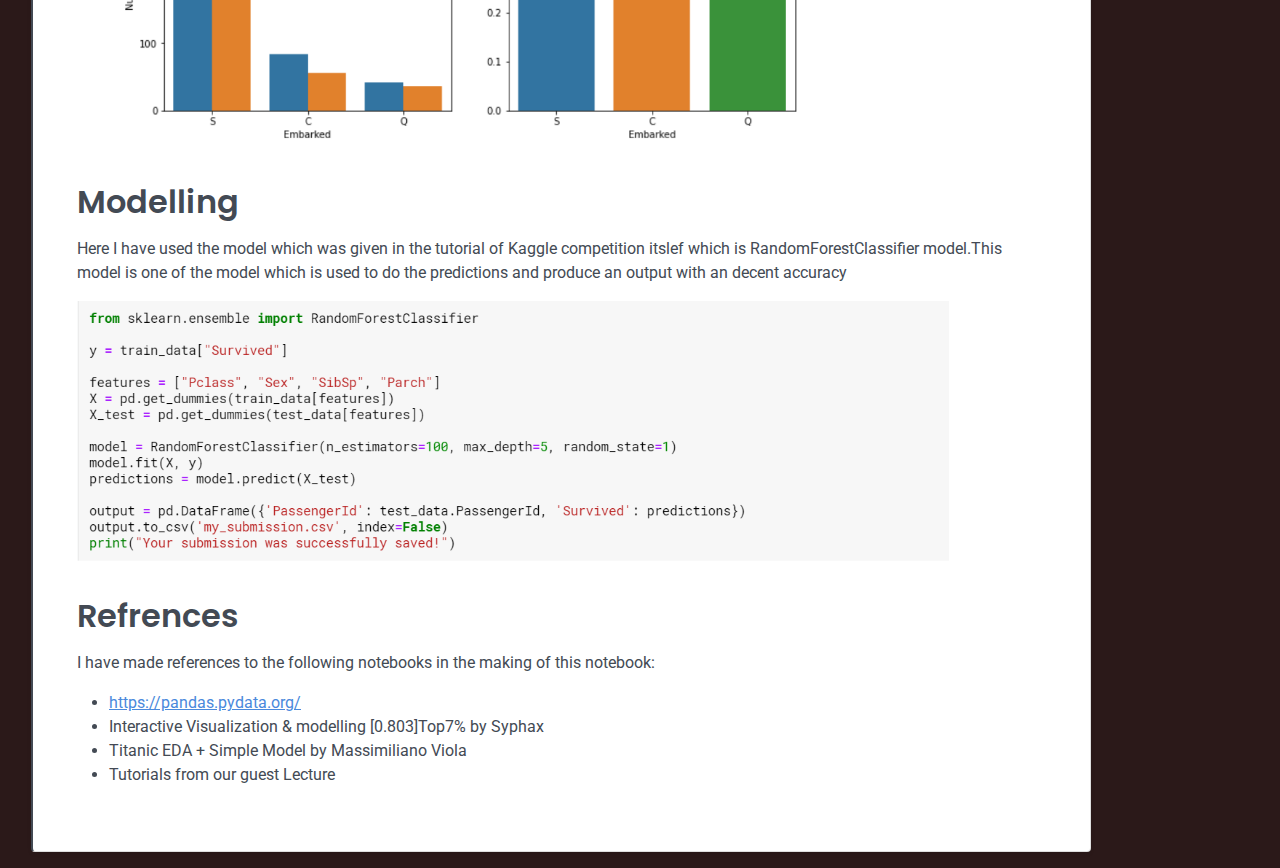
==== commit 773a6786: "Update Blog.html" ====
--- a/html/Blog.html
+++ b/html/Blog.html
@@ -201,7 +201,7 @@
             </p>
         </div>
         <div class="EDA">
-            <h2>Exploratory data analysis contd.</h2>
+            <h2>Data Visualization</h2>
             <p>I have created some interesting charts that will spot the hidden insights out of the data.</p>
             <ol>
                 <li>Pclass vs Suvived</li>
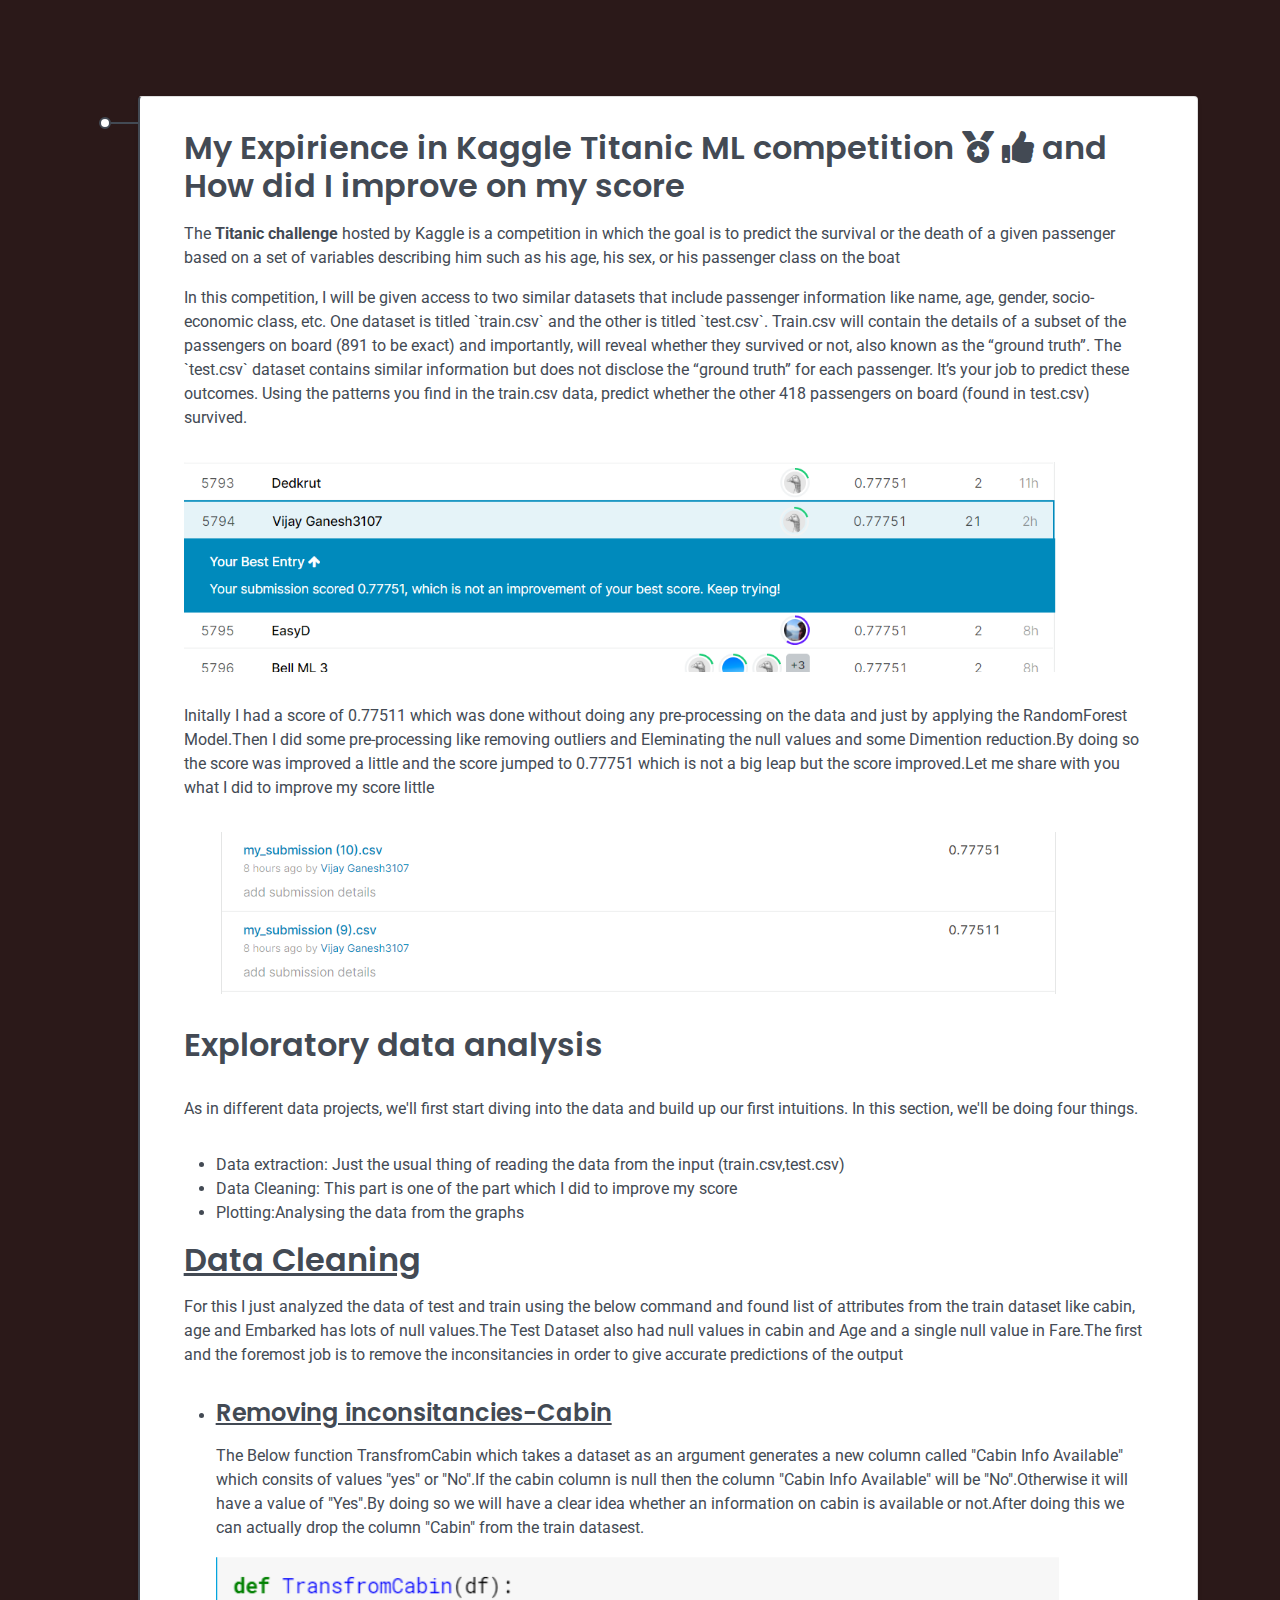
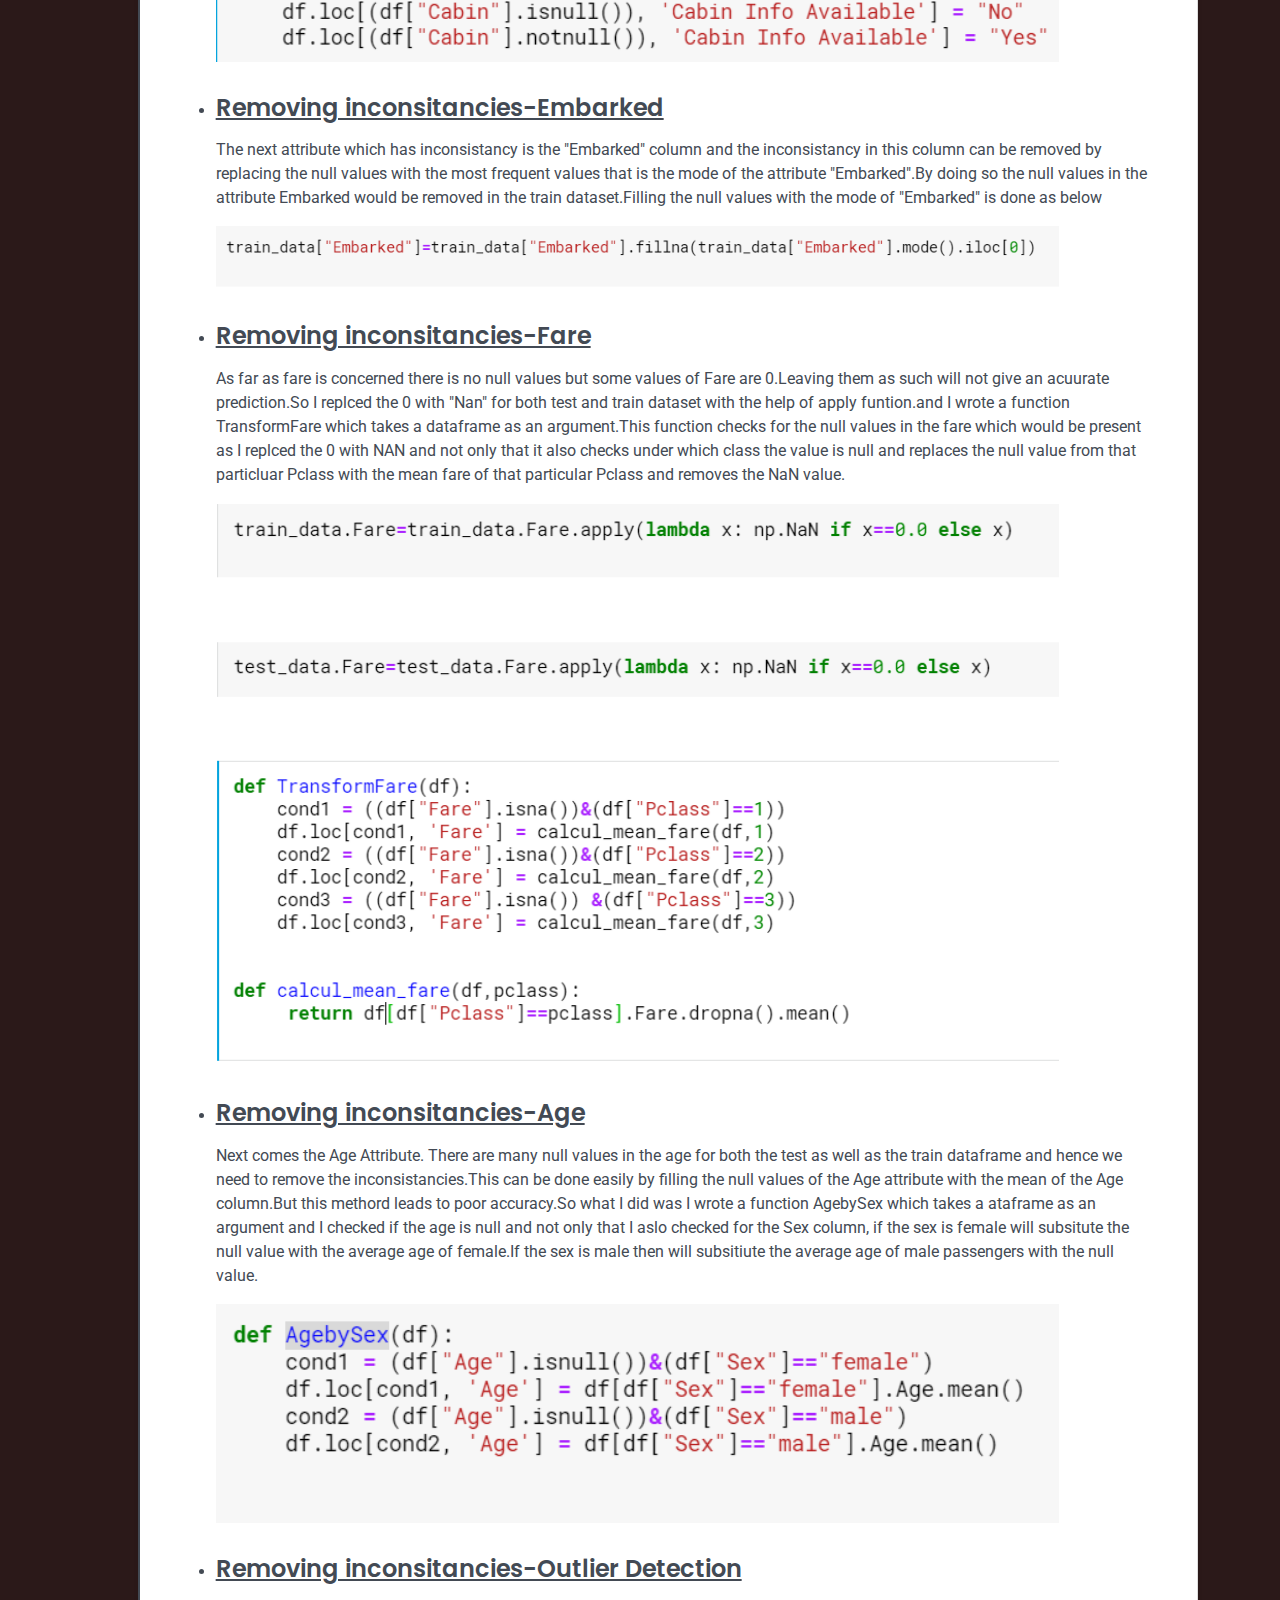
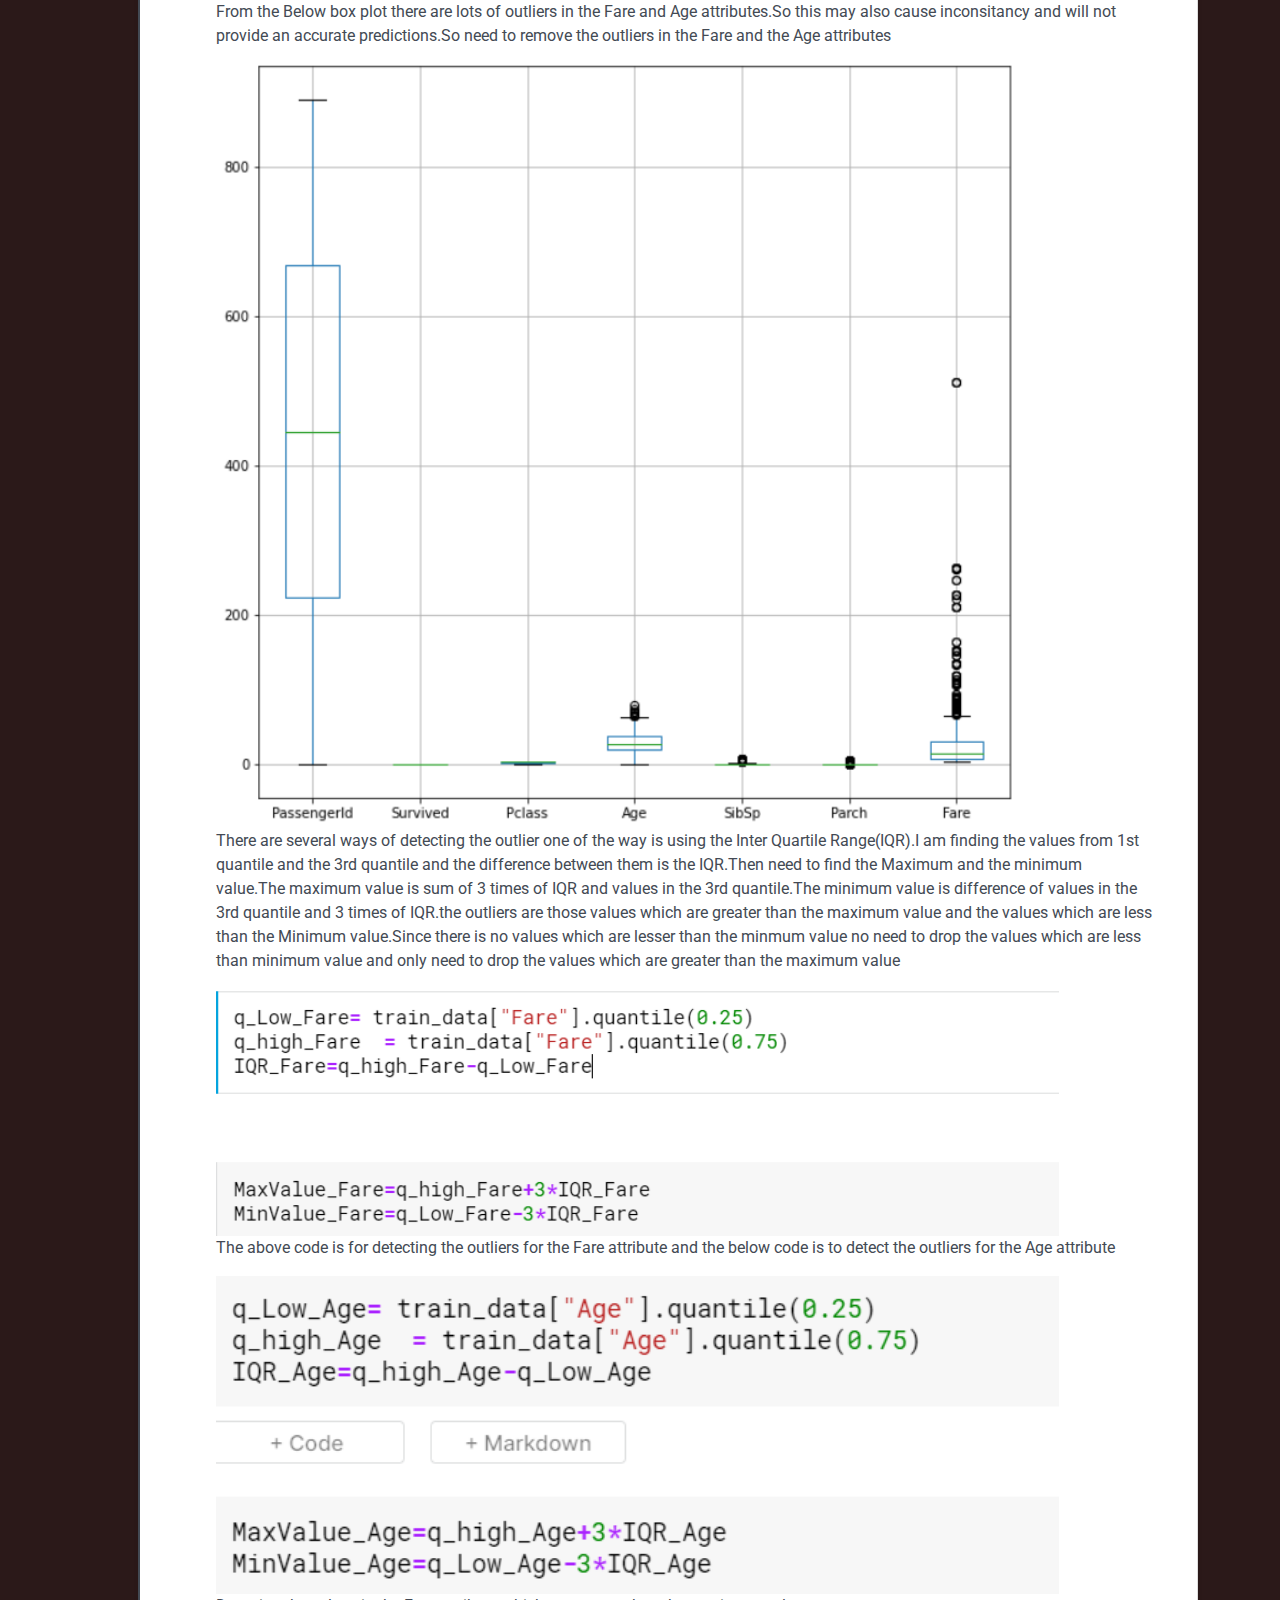
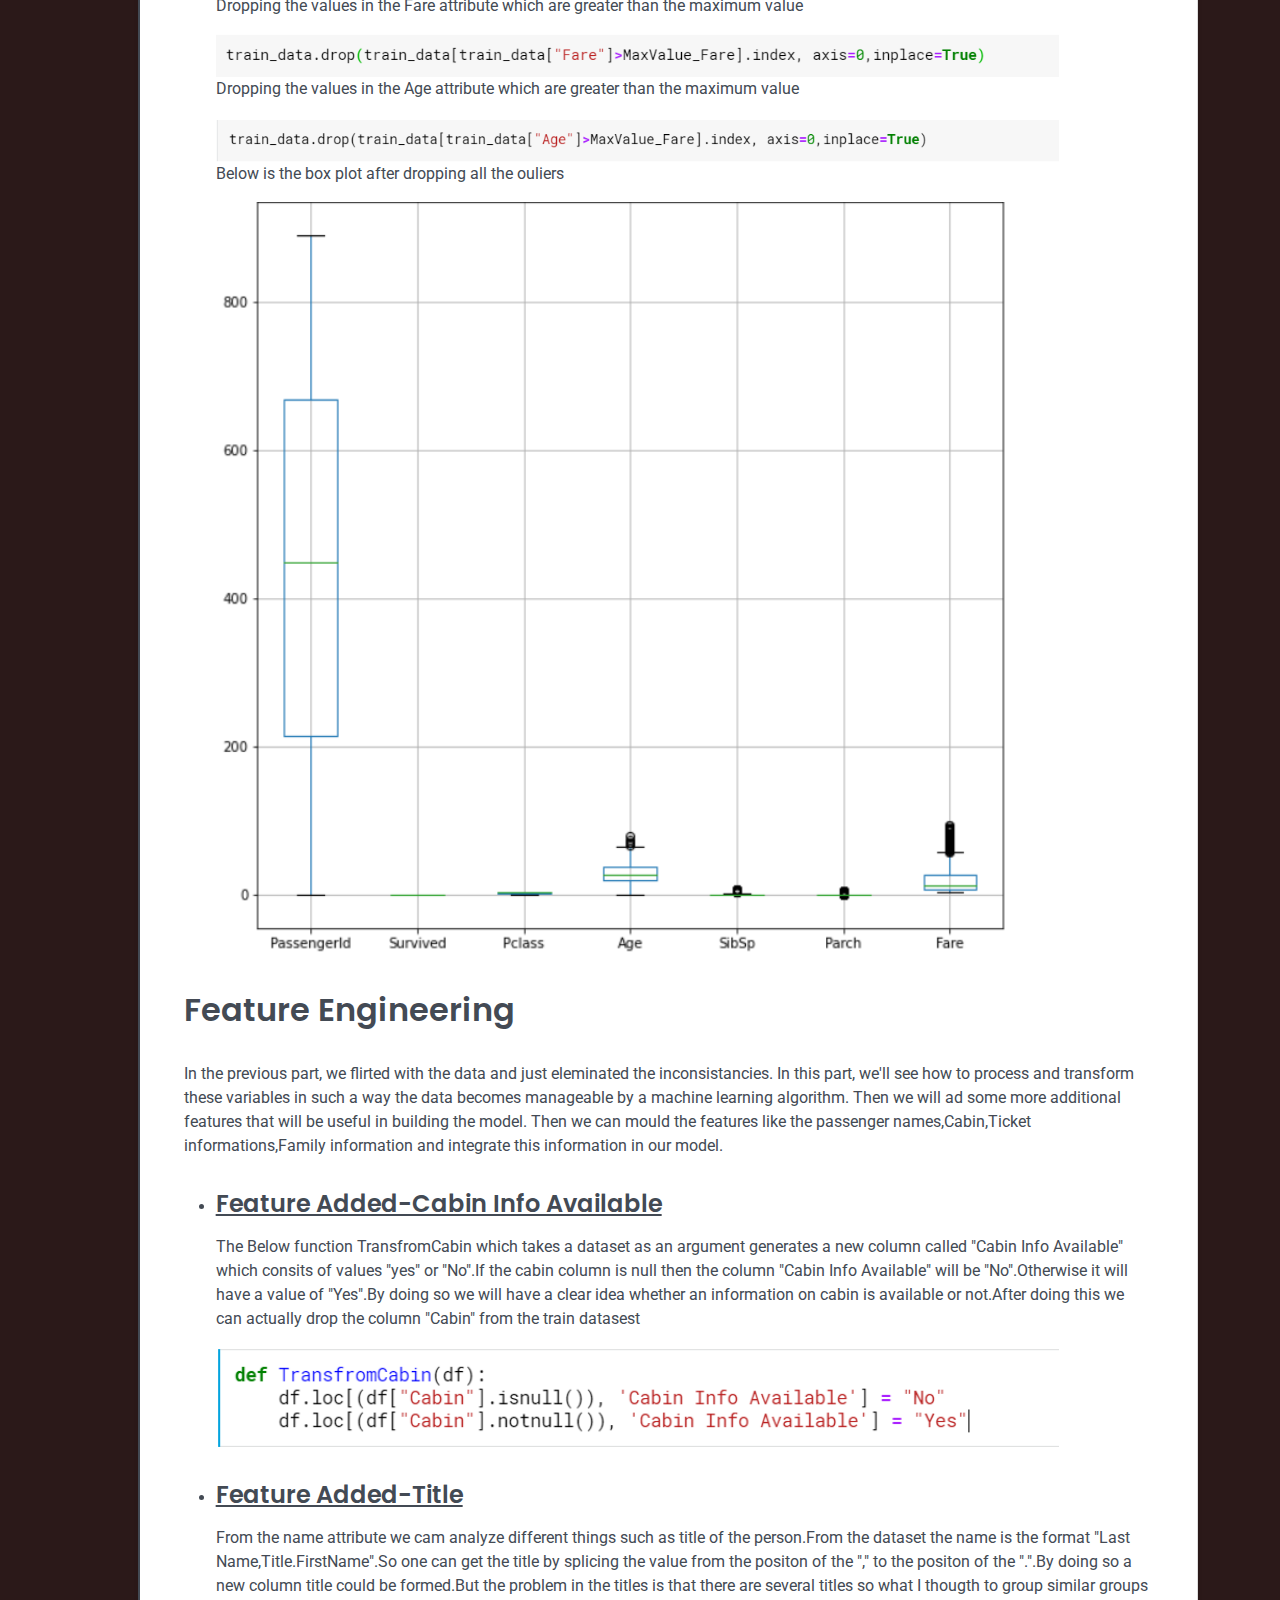
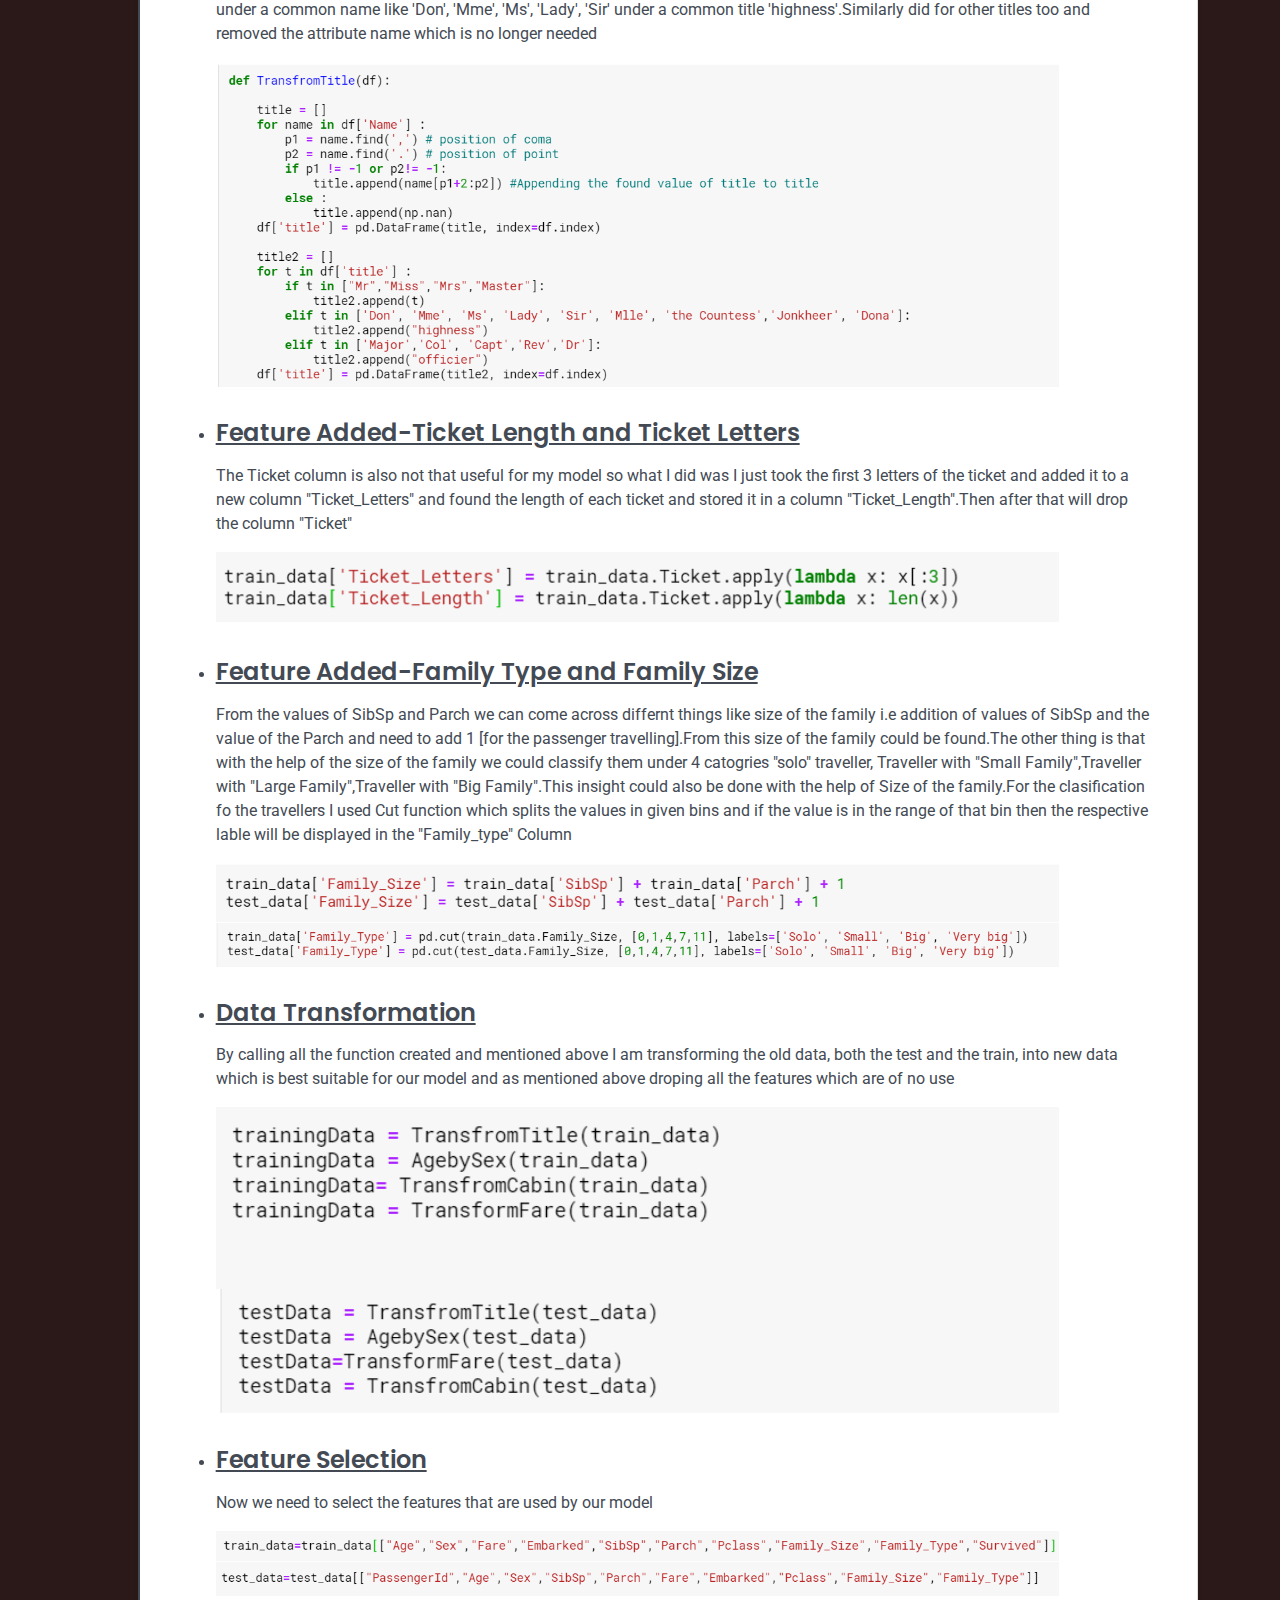
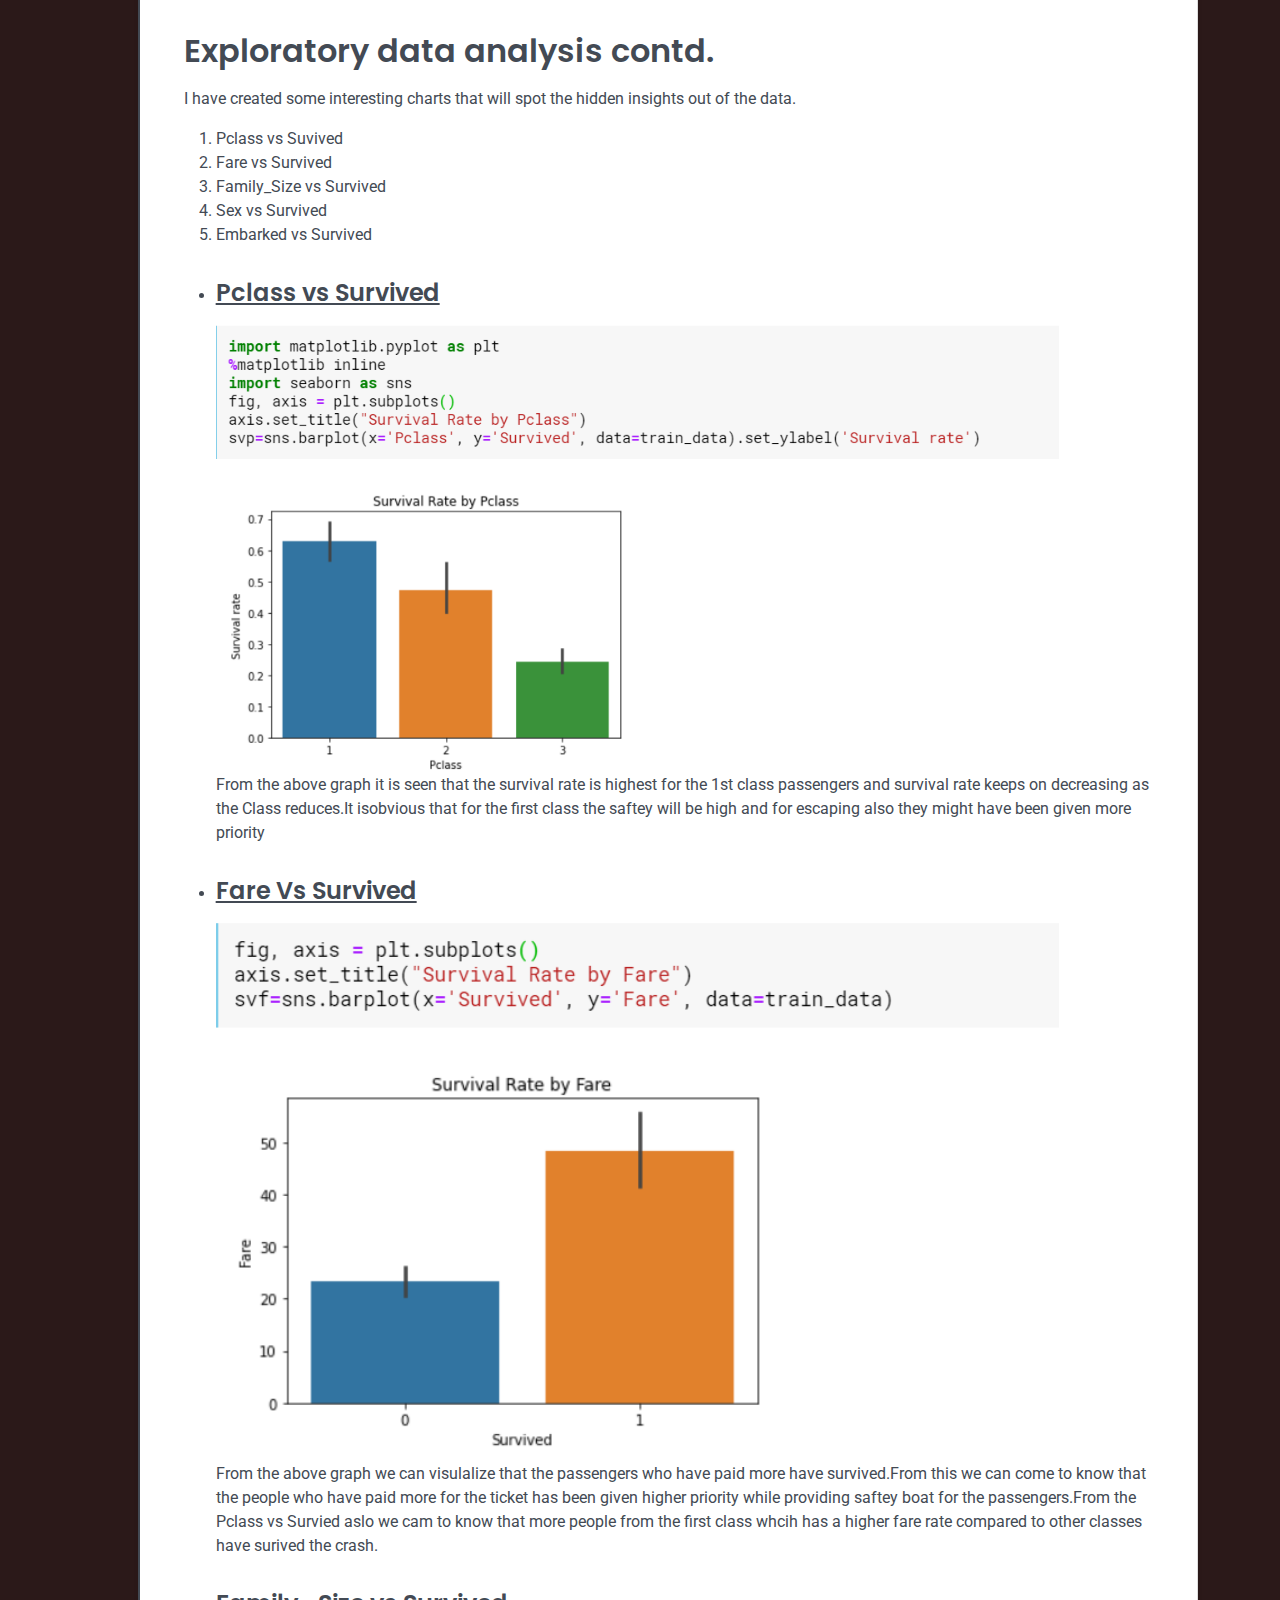
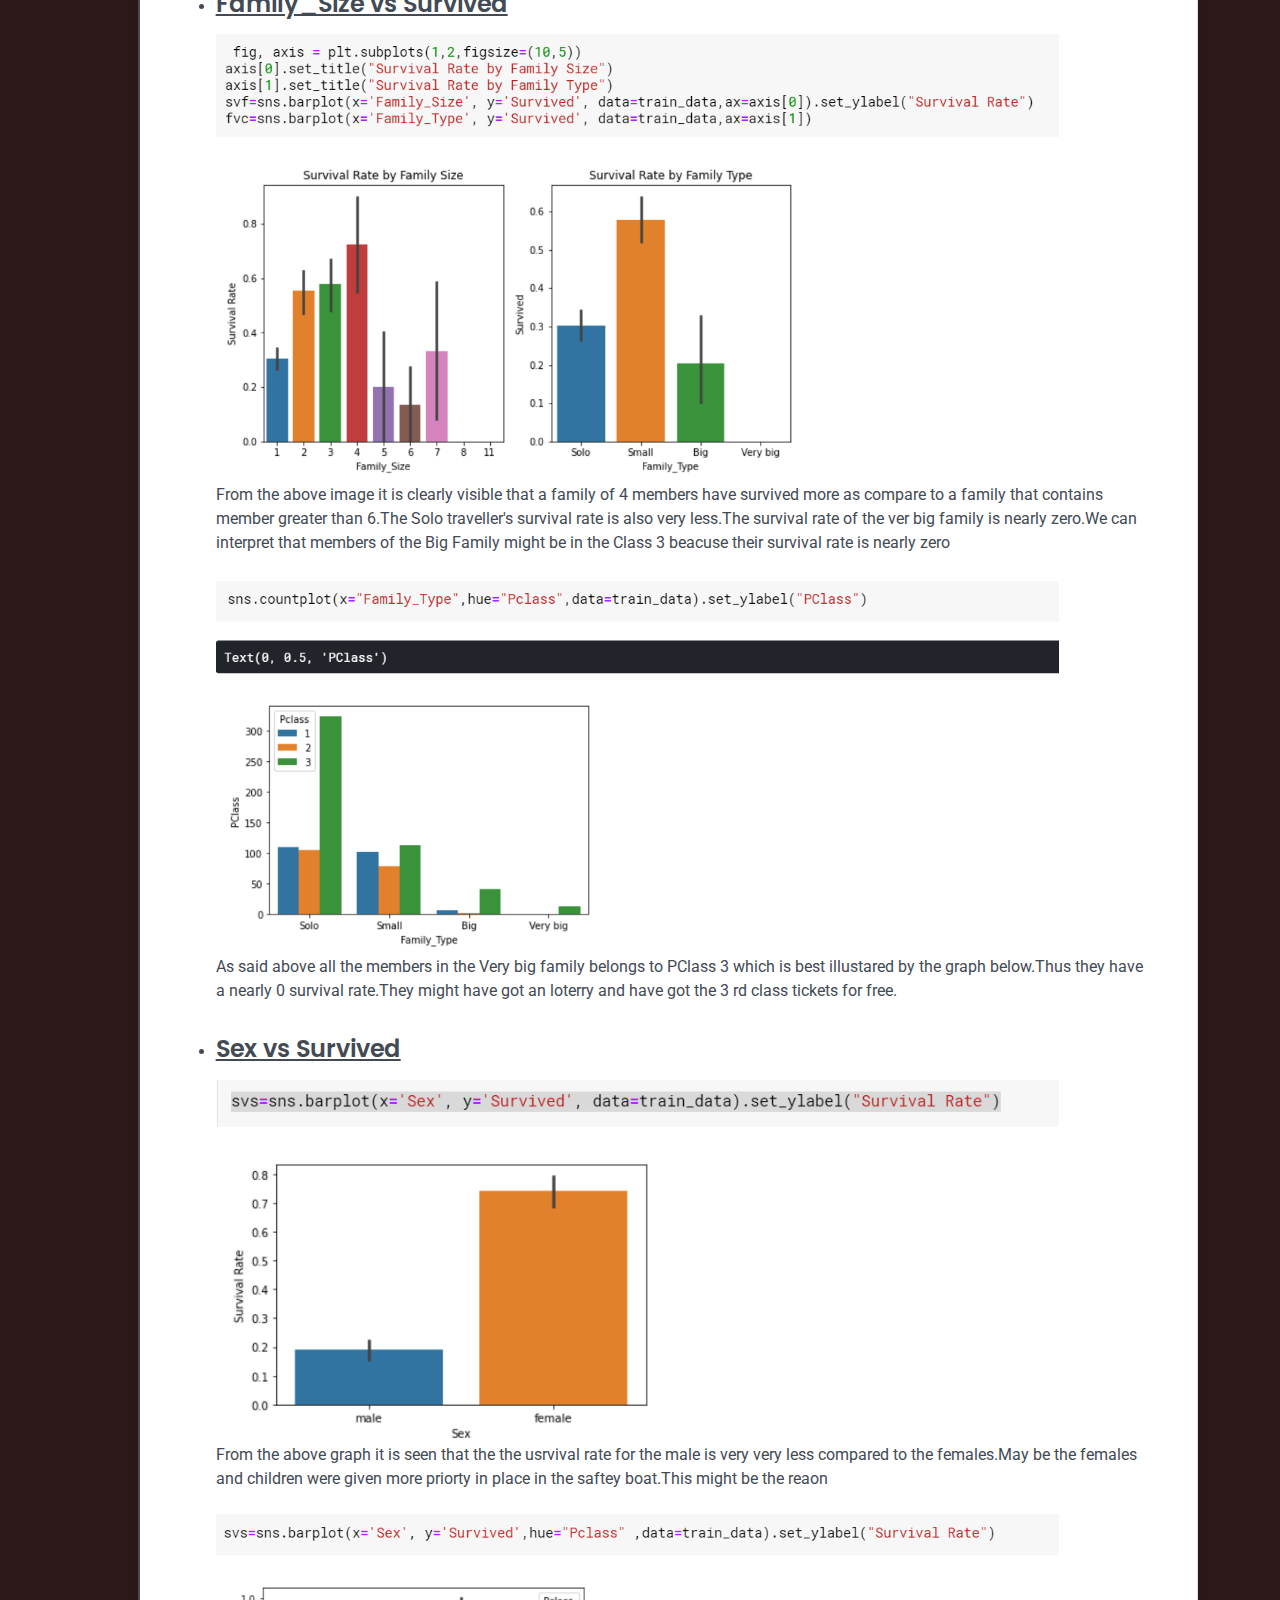
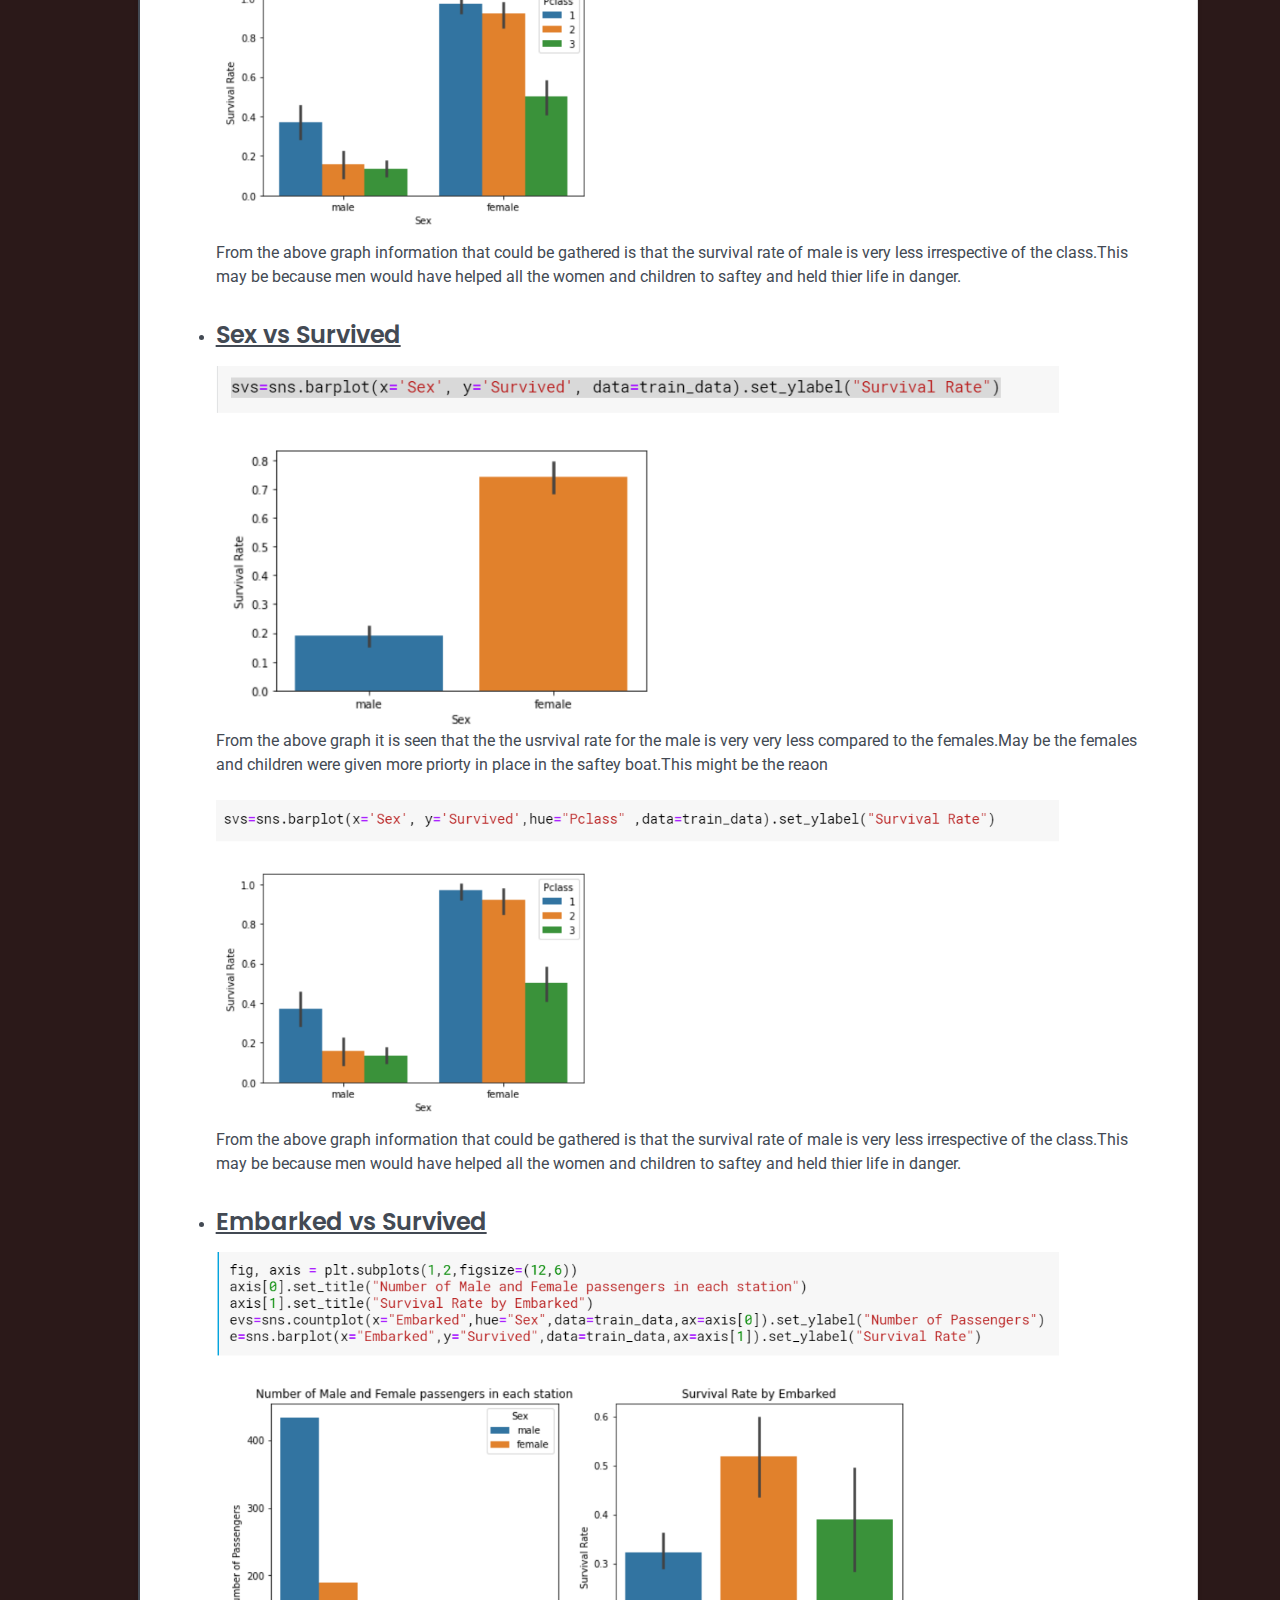
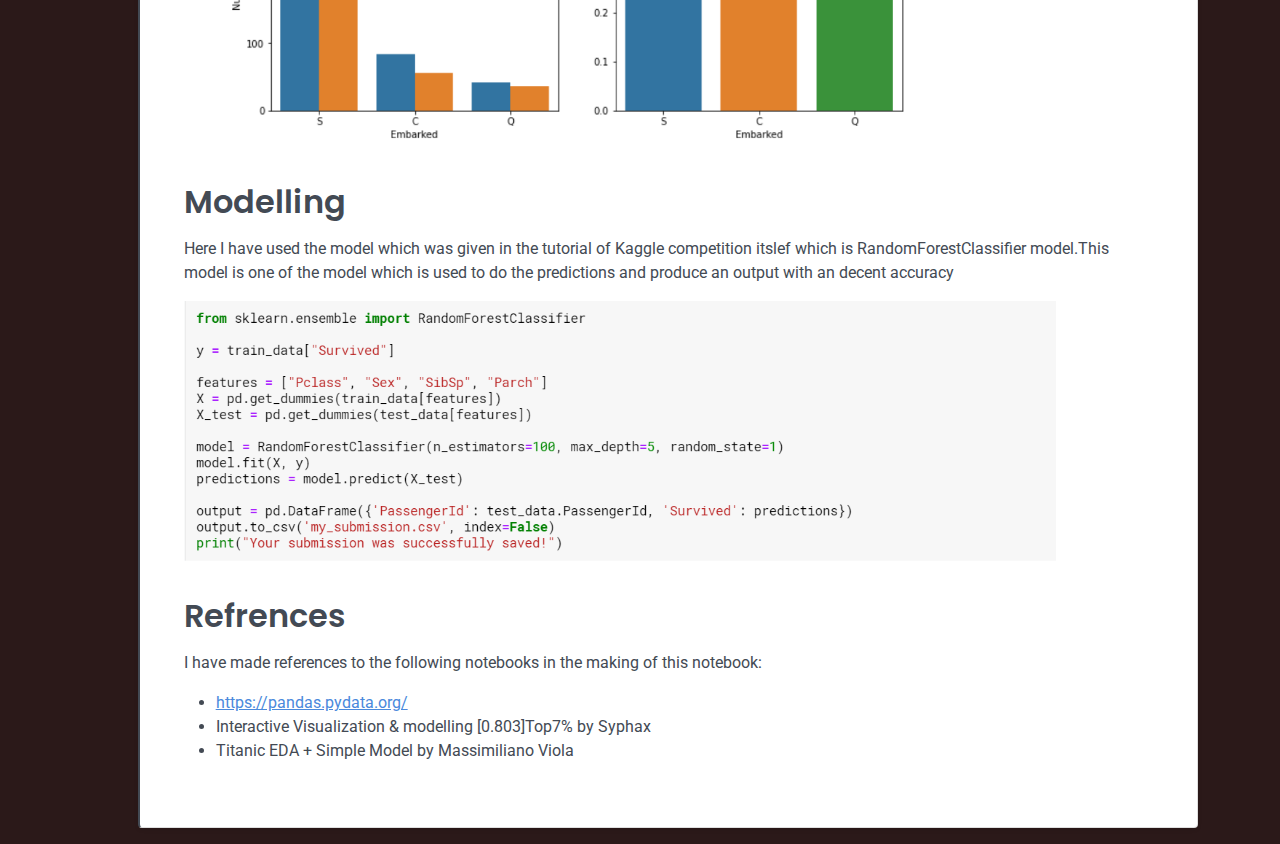
==== commit 2f83d5c5: "Final" ====
--- a/html/Blog.html
+++ b/html/Blog.html
@@ -28,6 +28,7 @@
 </head>
 <body>
     <script src="./js/blog.js"></script>
+    <div class="justify-content-center ml-5  offset-xl-1 col-xl-10 offset-lg-1 col-lg-10 col-md-12 col-sm-12 col-xs-12">
     <div class="timeline-card1 timeline-card-success card shadow-sm mt-5 container">
         <div class="card-body">
             <div><h2>My Expirience in Kaggle Titanic ML competition <i class="fas fa-medal"></i> <i class="fa fa-thumbs-up" aria-hidden="true"></i> and How did I improve on my score </h2>
@@ -201,7 +202,7 @@
             </p>
         </div>
         <div class="EDA">
-            <h2>Data Visualization</h2>
+            <h2>Exploratory data analysis contd.</h2>
             <p>I have created some interesting charts that will spot the hidden insights out of the data.</p>
             <ol>
                 <li>Pclass vs Suvived</li>
@@ -305,14 +306,10 @@
                 <li>
                     Titanic EDA + Simple Model by Massimiliano Viola
                 </li>
-                <li>
-                    Tutorials from our guest Lecture
-                </li>
             </ul>
         </div>
         </div>
     </div>
 </div>
-    </div>
 </body>
-</html>
+</html>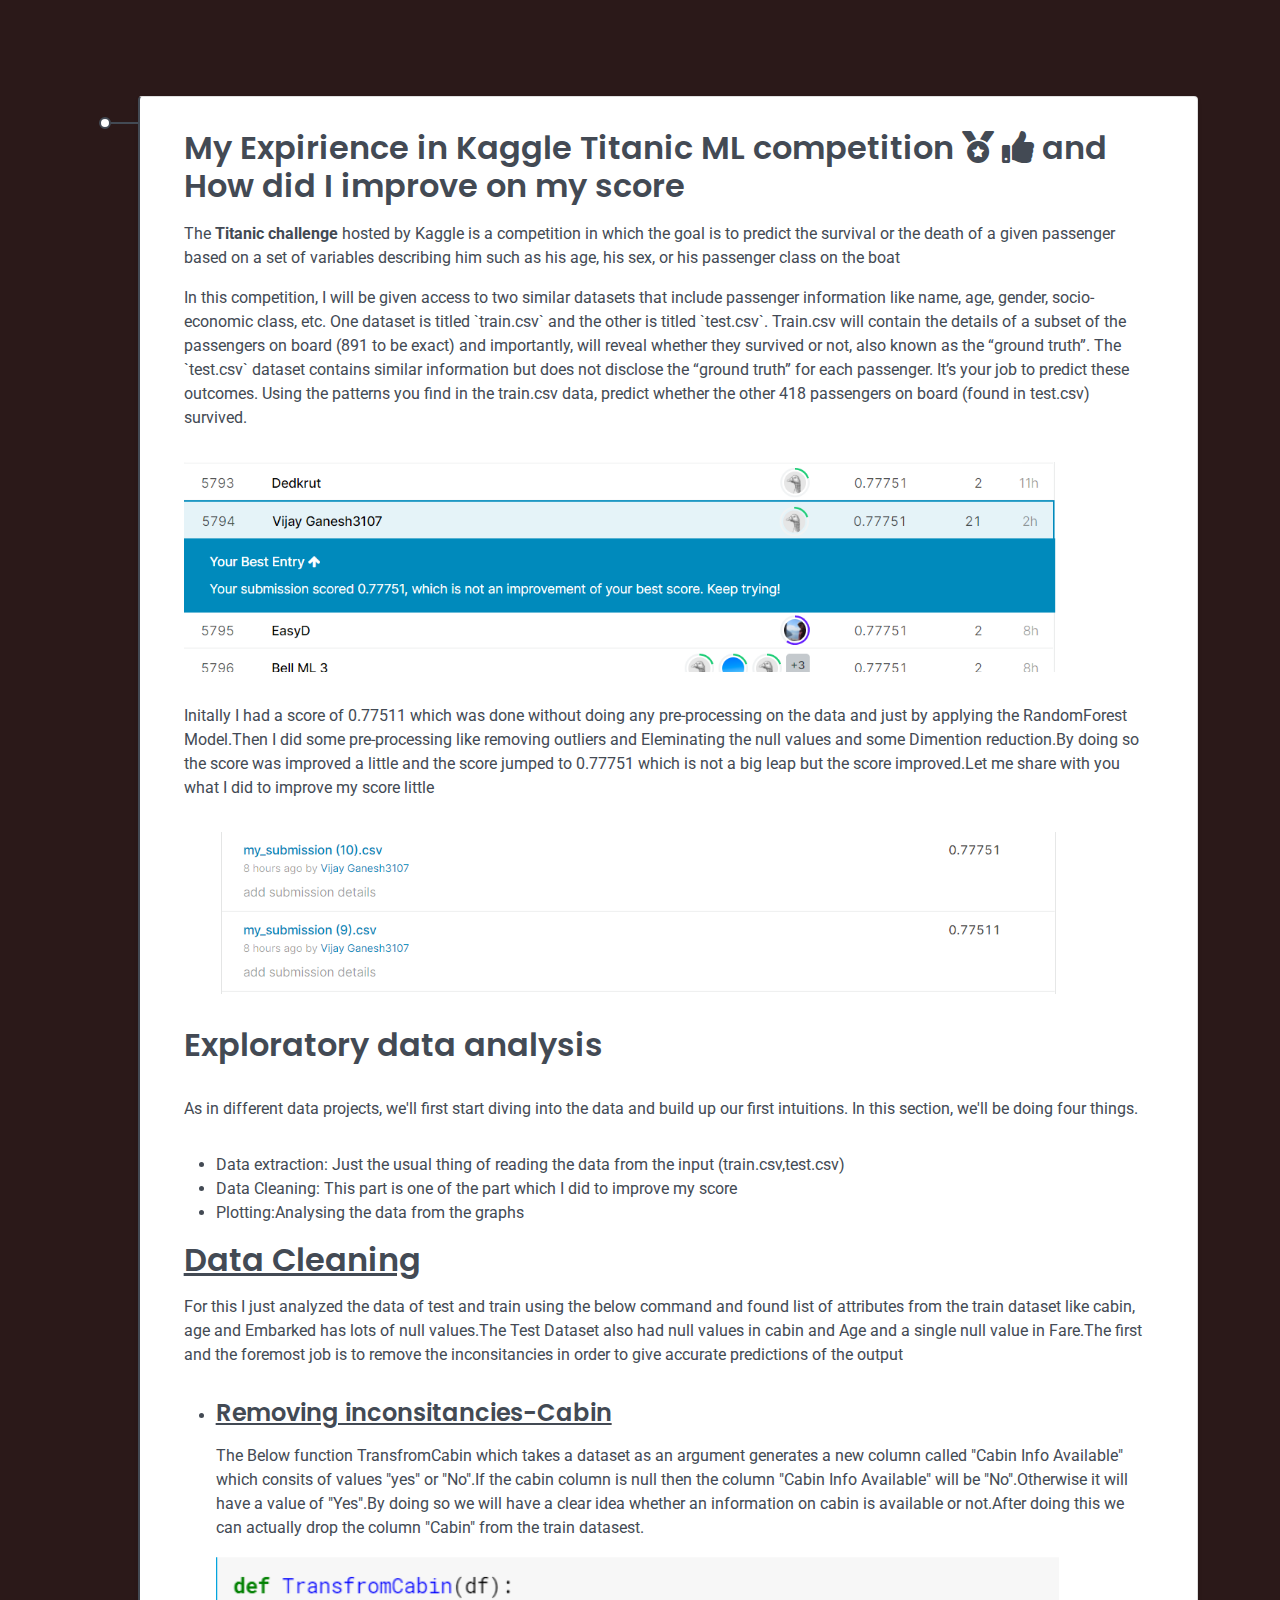
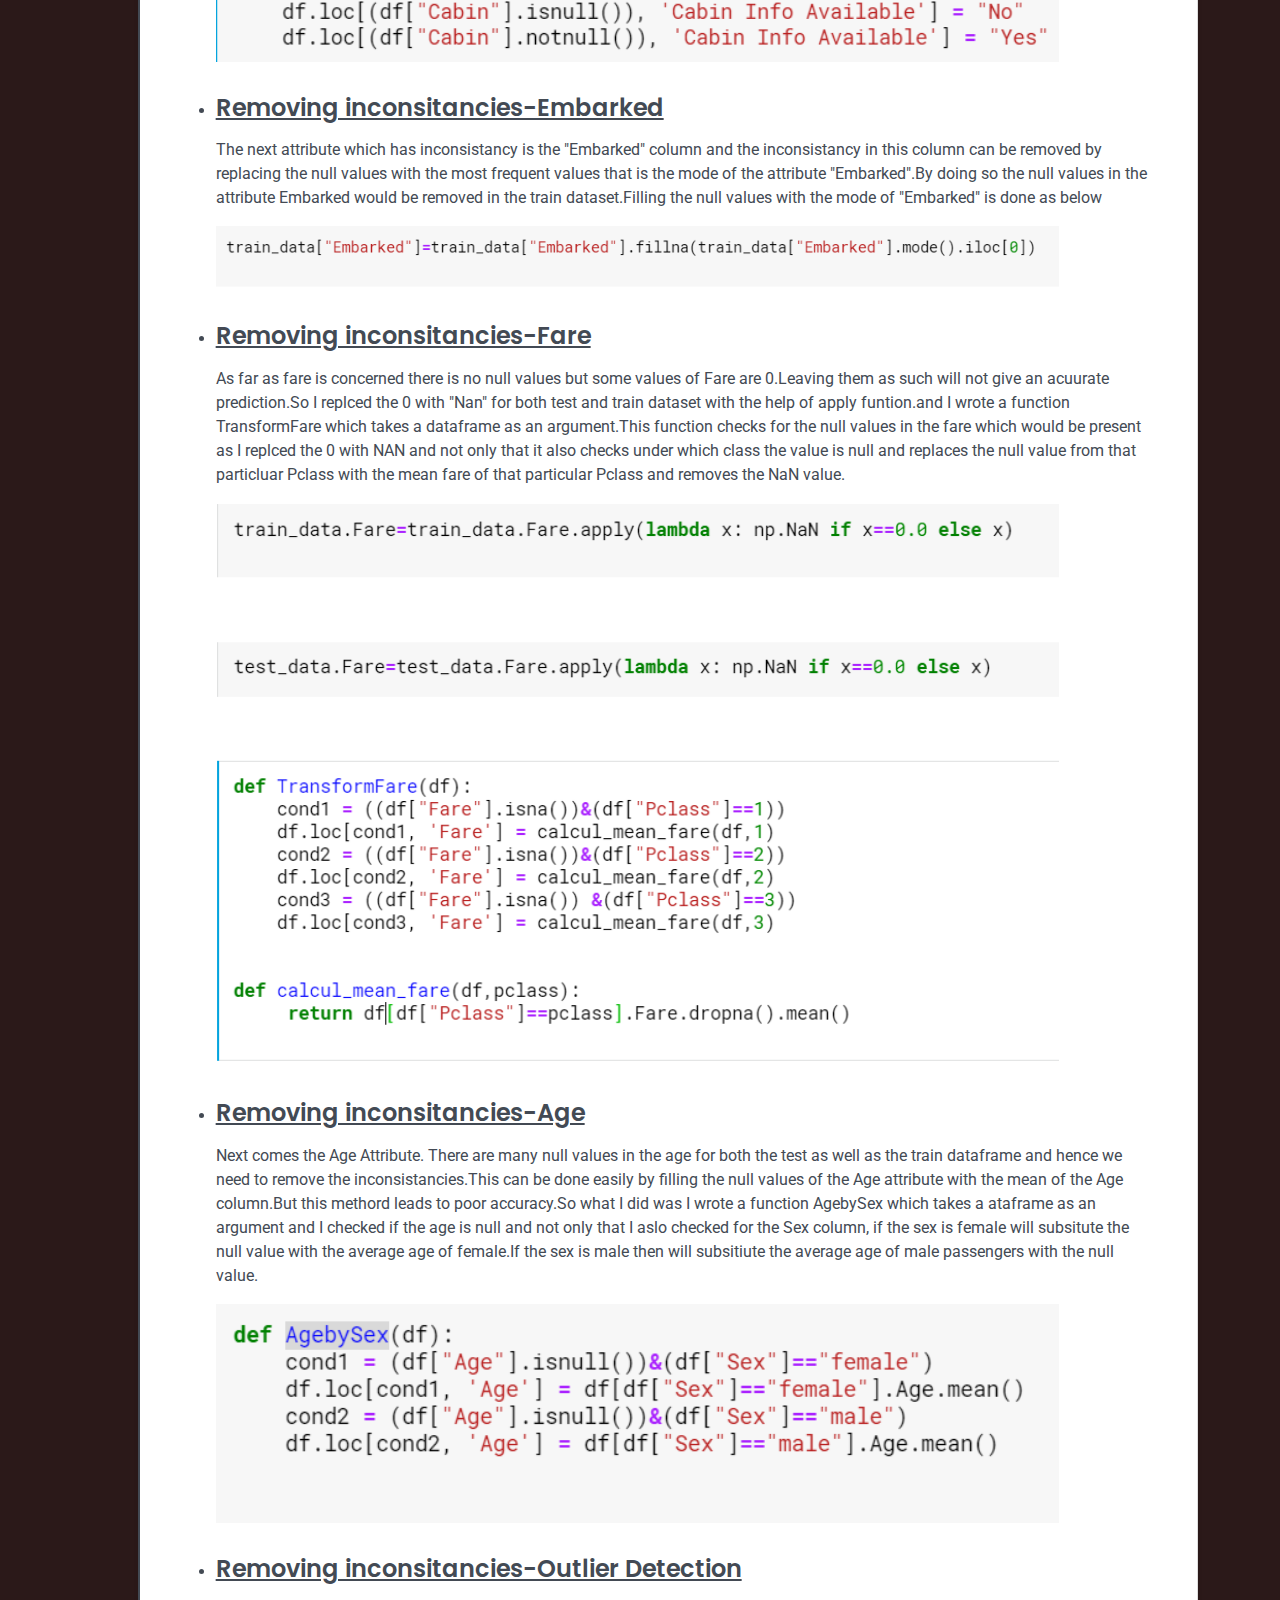
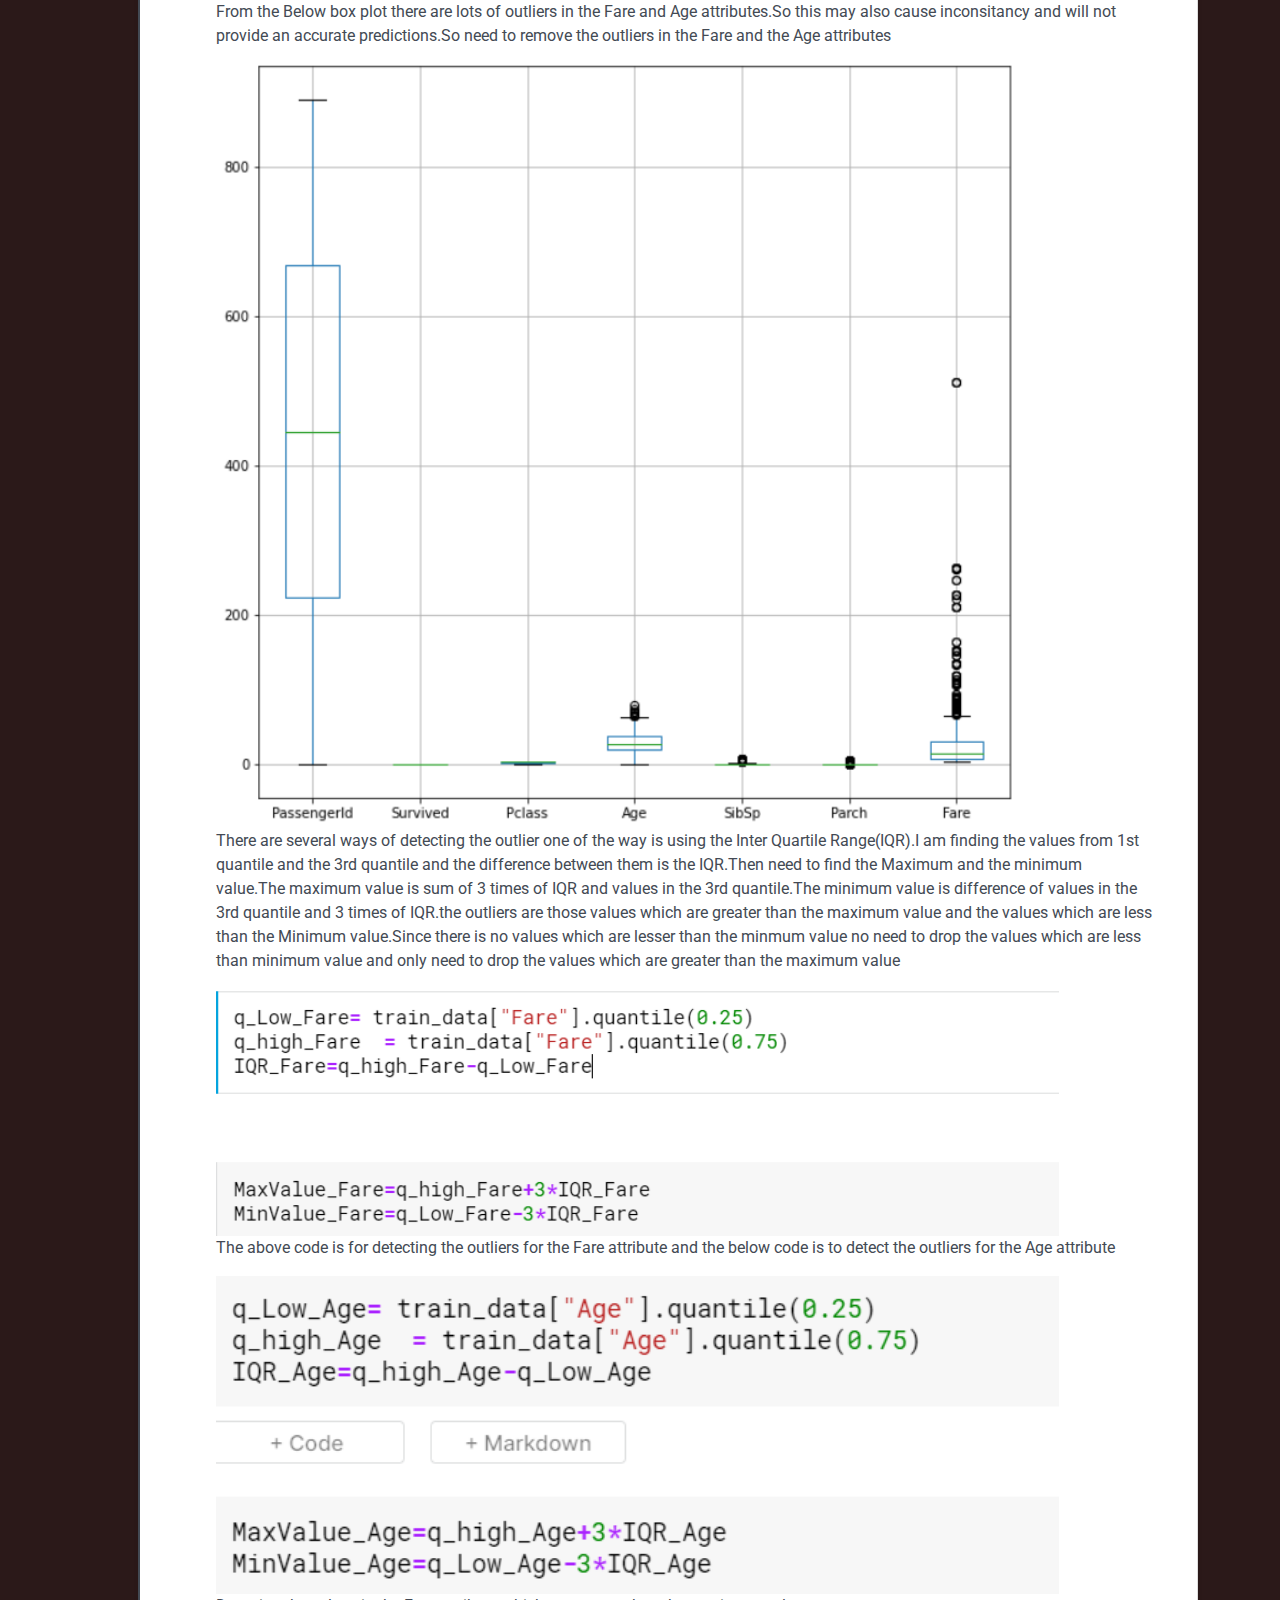
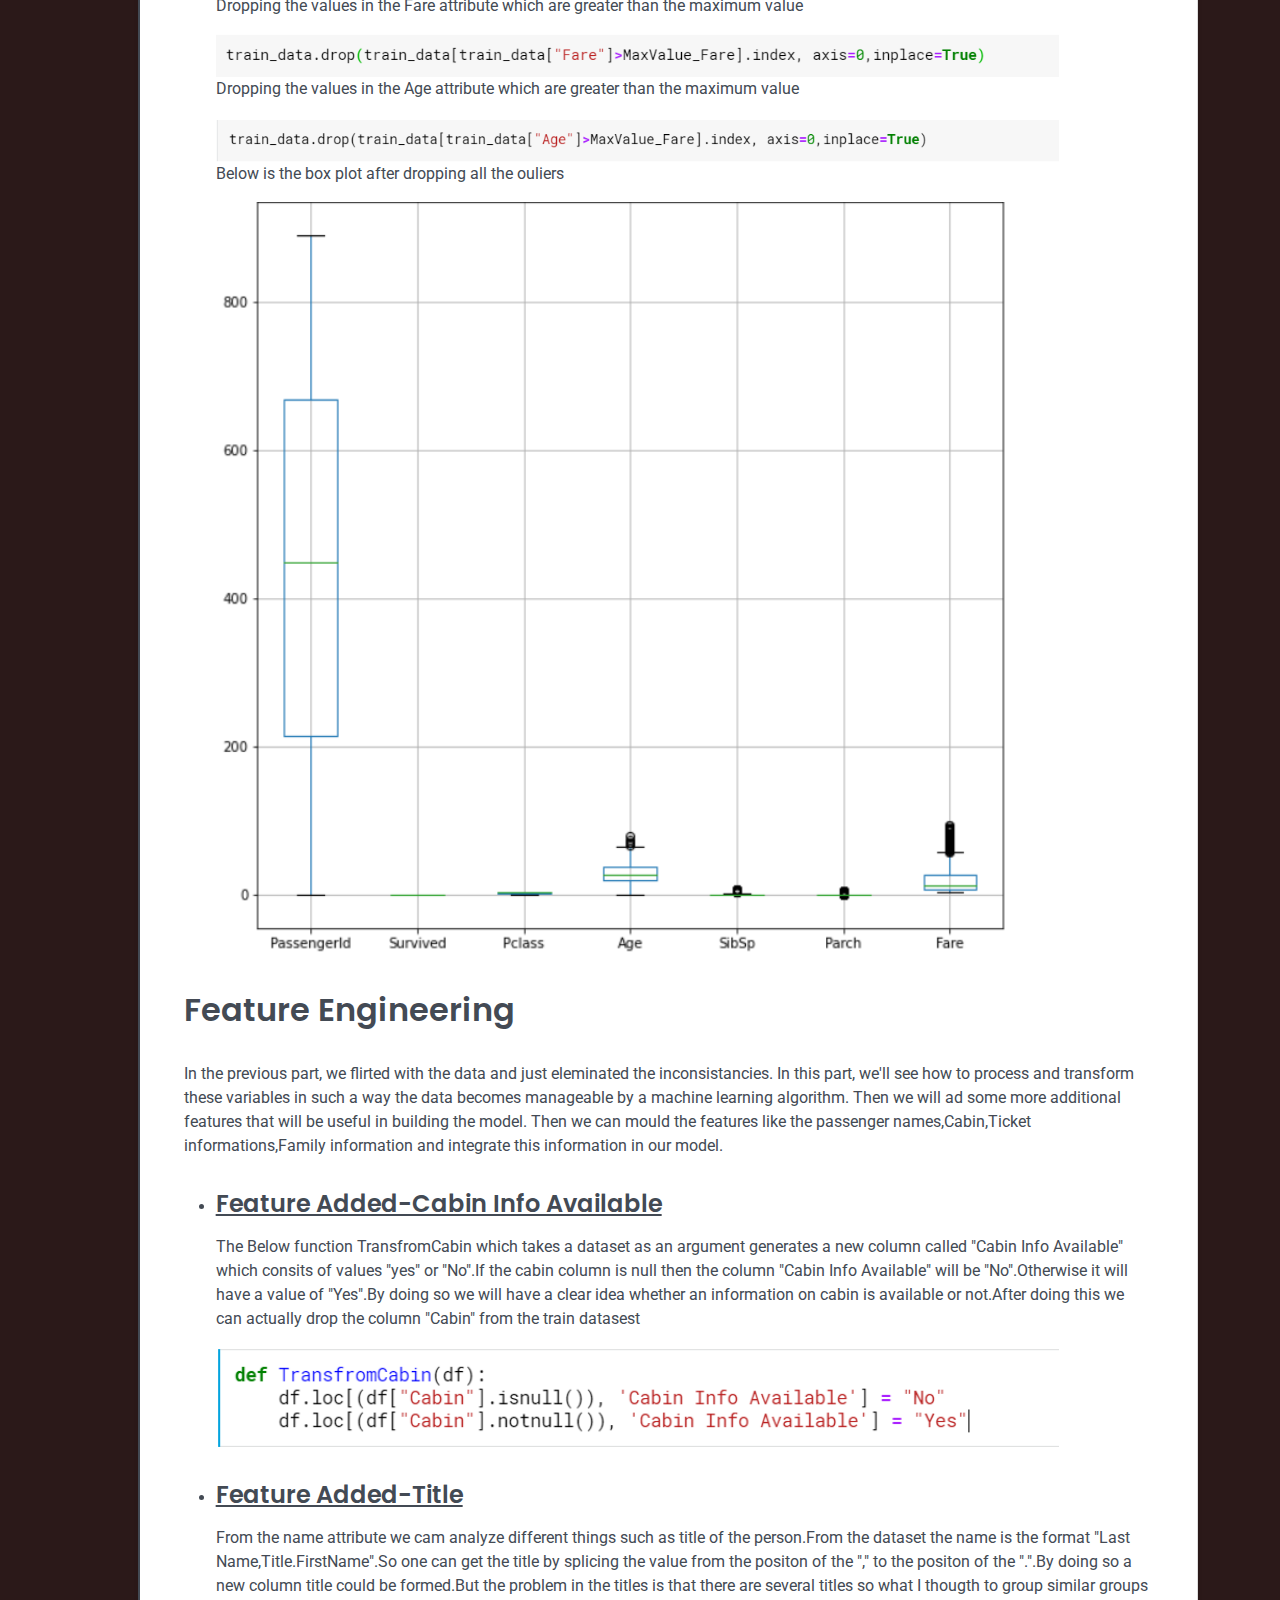
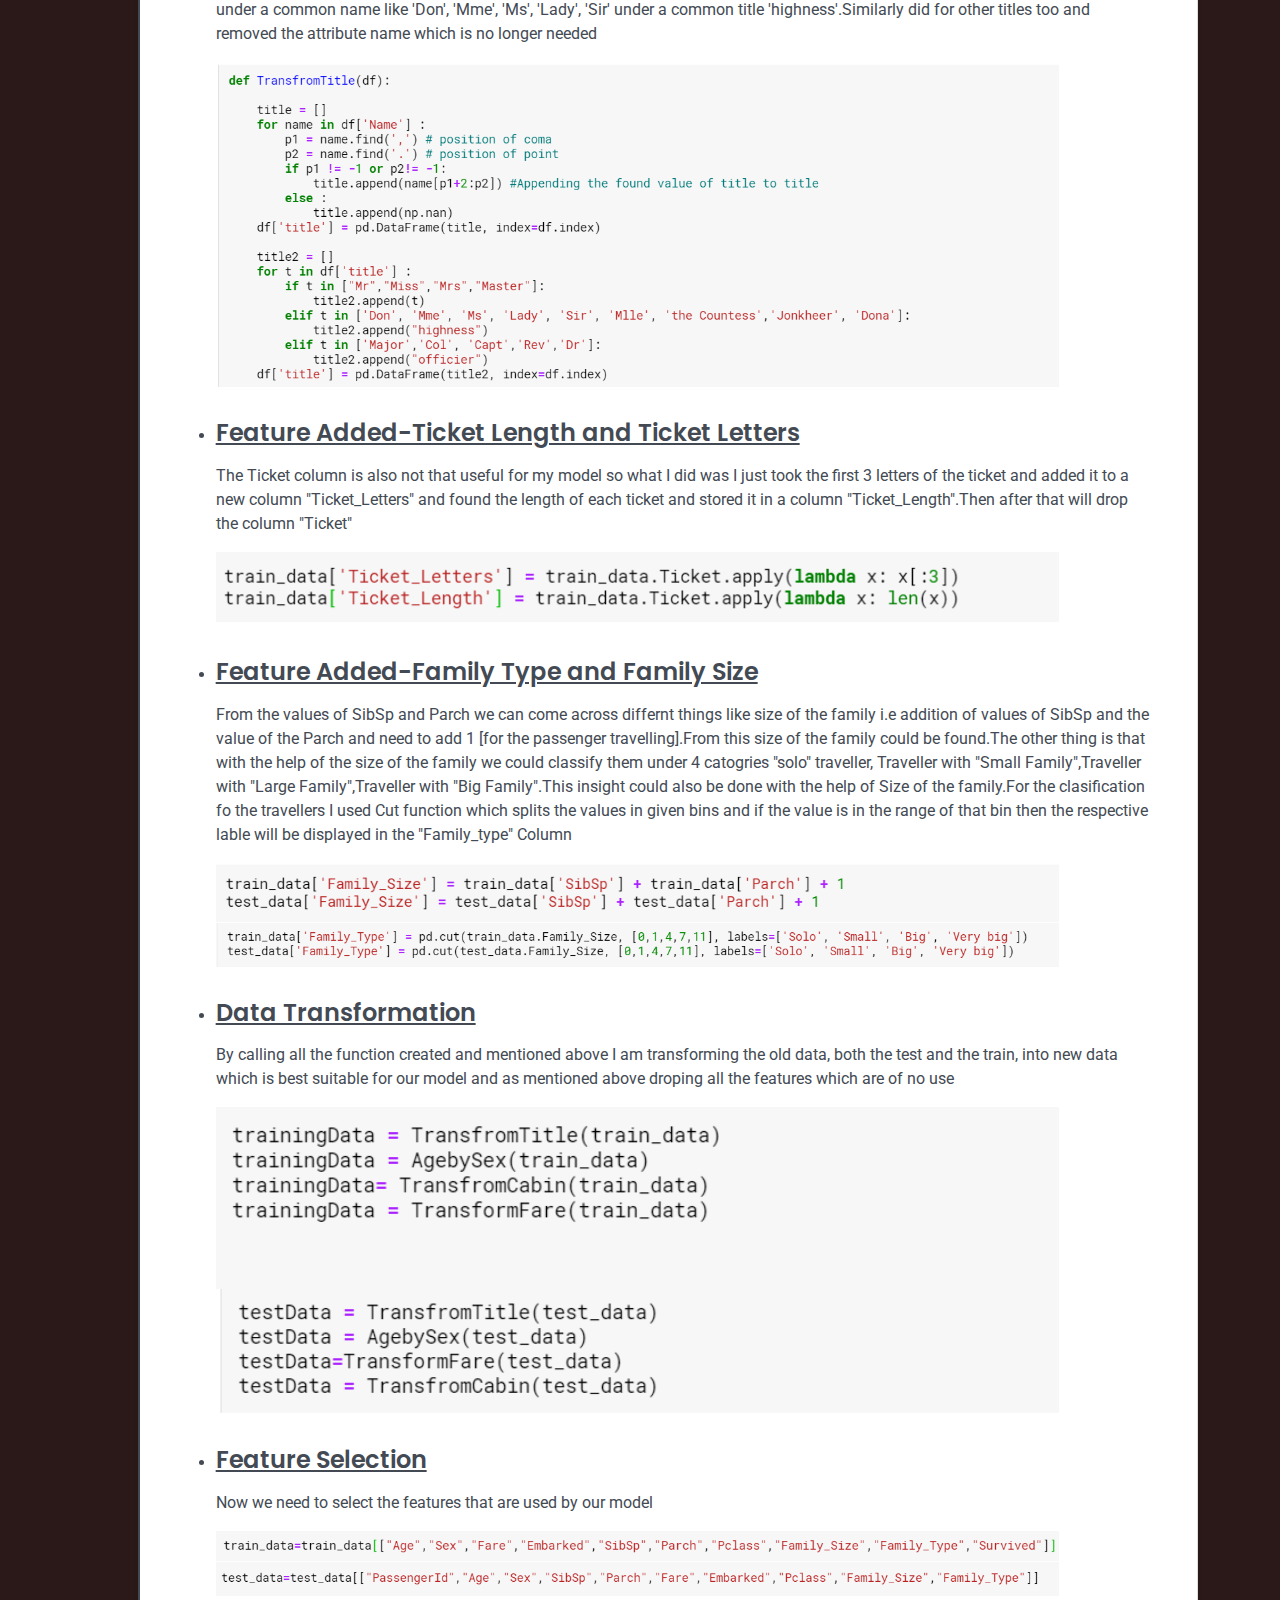
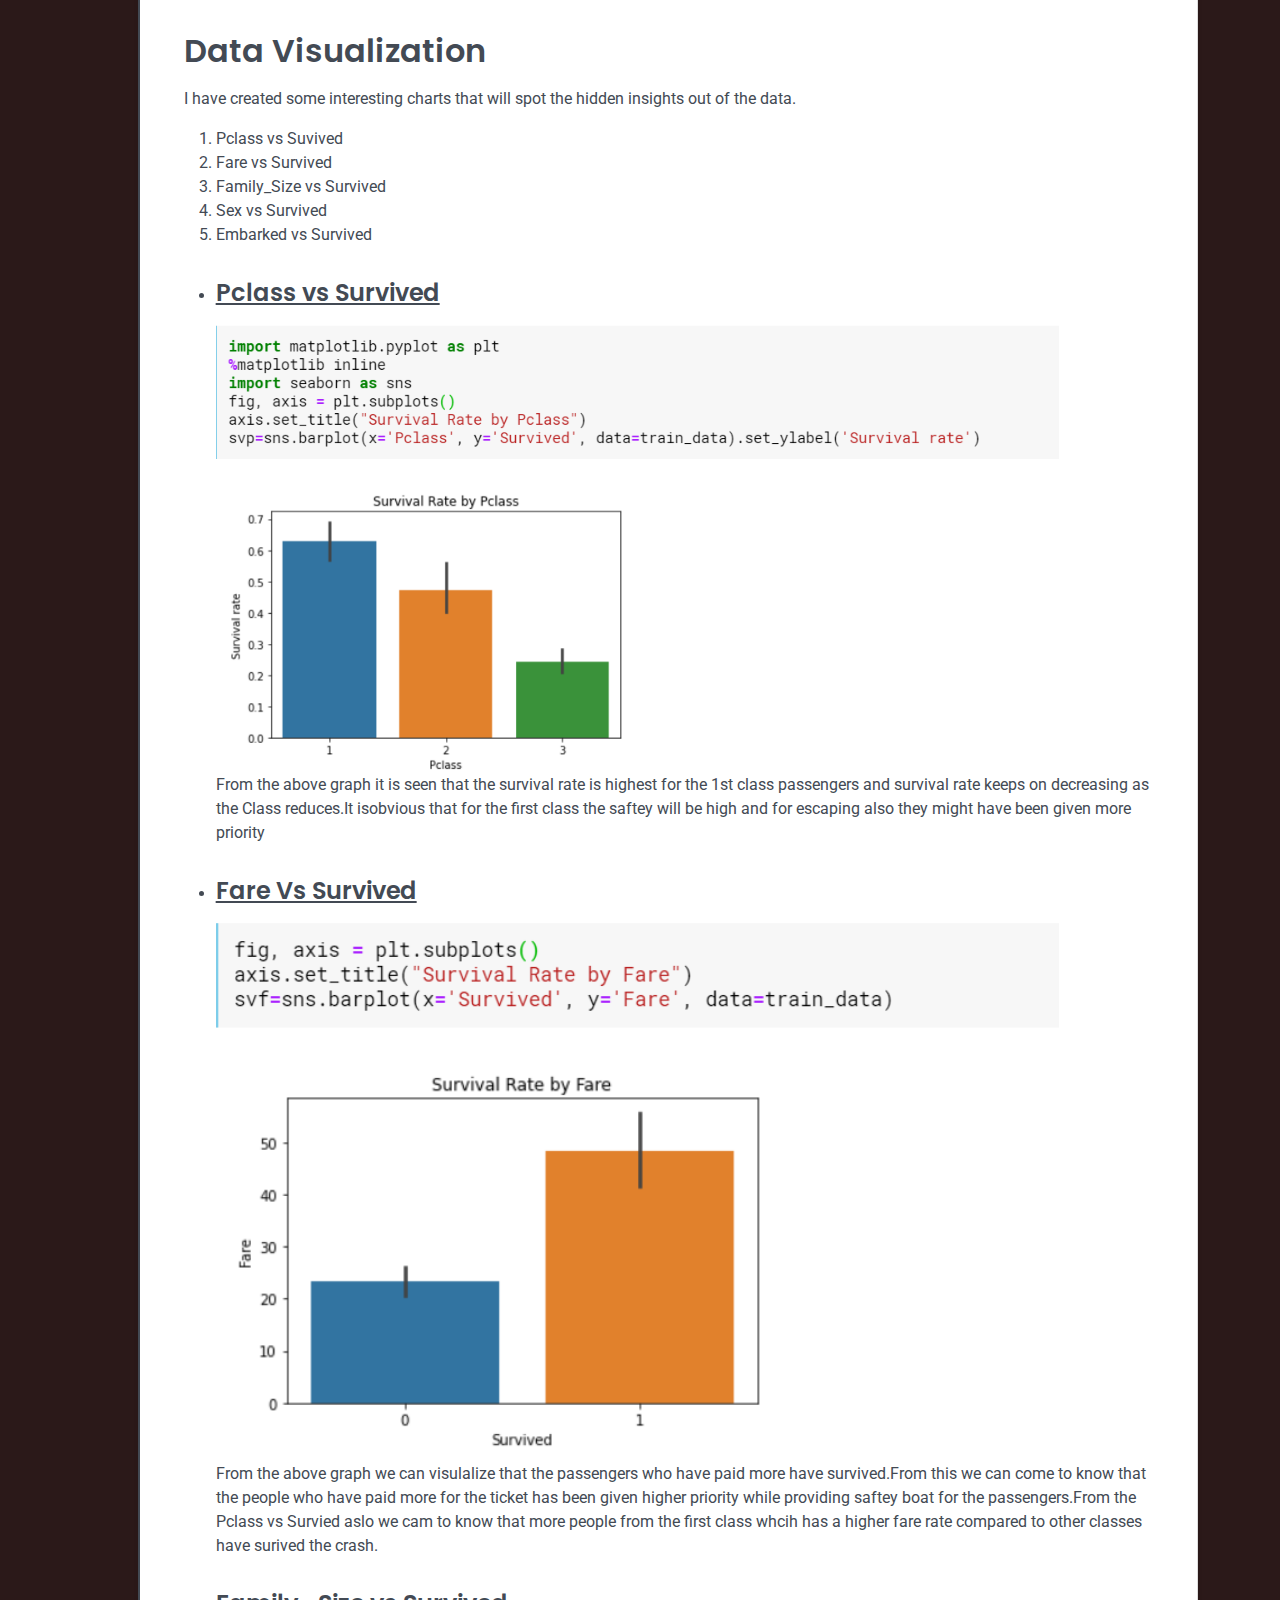
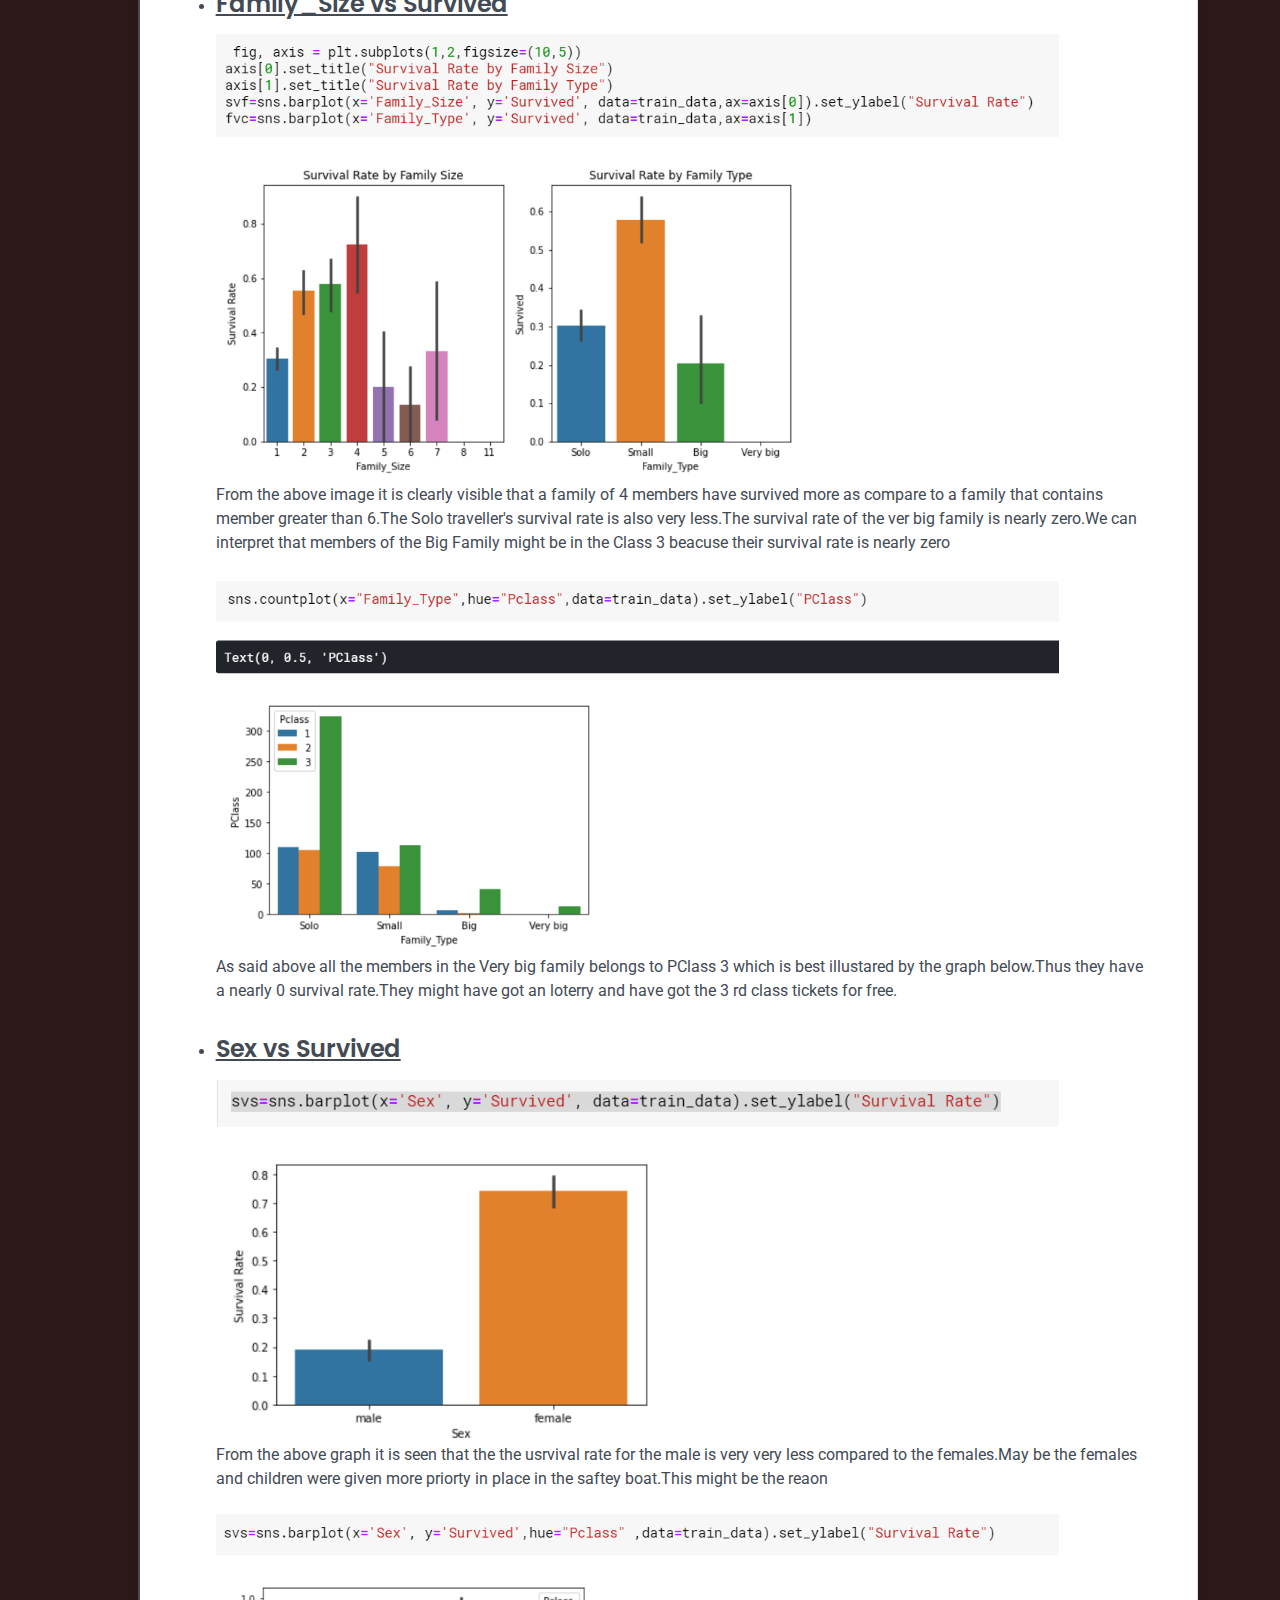
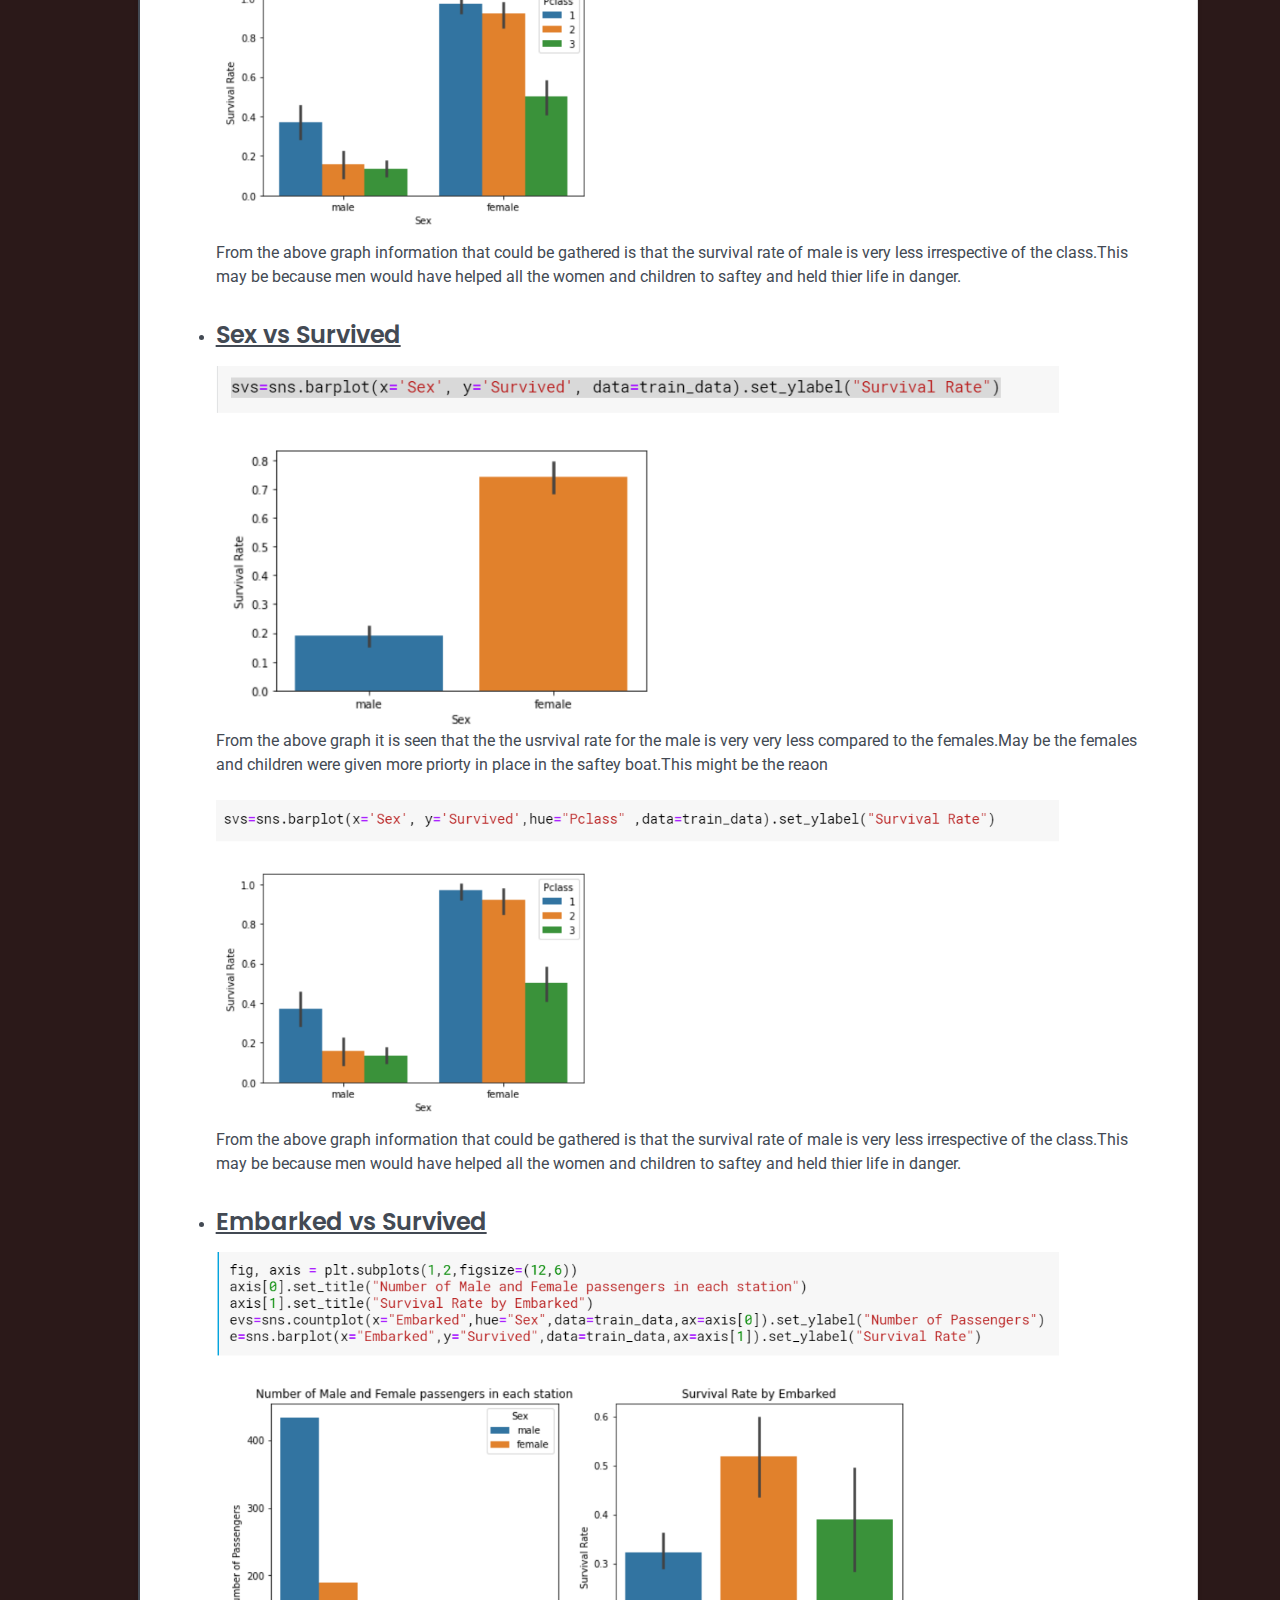
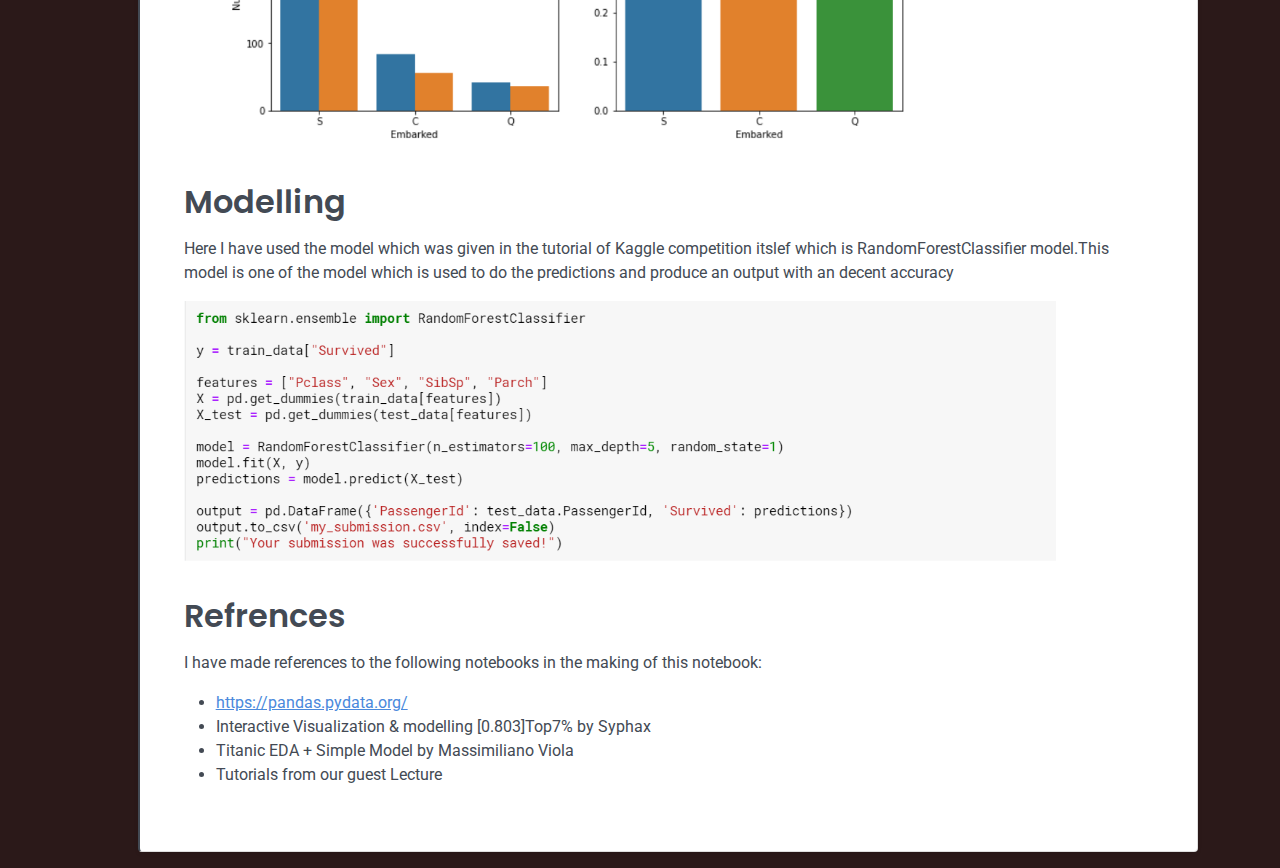
==== commit 2e862b80: "Merge branch 'master' of https://github.com/Vijayganesh3107/MyPortfoio" ====
--- a/html/Blog.html
+++ b/html/Blog.html
@@ -202,7 +202,7 @@
             </p>
         </div>
         <div class="EDA">
-            <h2>Exploratory data analysis contd.</h2>
+            <h2>Data Visualization</h2>
             <p>I have created some interesting charts that will spot the hidden insights out of the data.</p>
             <ol>
                 <li>Pclass vs Suvived</li>
@@ -306,10 +306,13 @@
                 <li>
                     Titanic EDA + Simple Model by Massimiliano Viola
                 </li>
+                <li>
+                    Tutorials from our guest Lecture
+                </li>
             </ul>
         </div>
         </div>
     </div>
 </div>
 </body>
-</html>+</html>
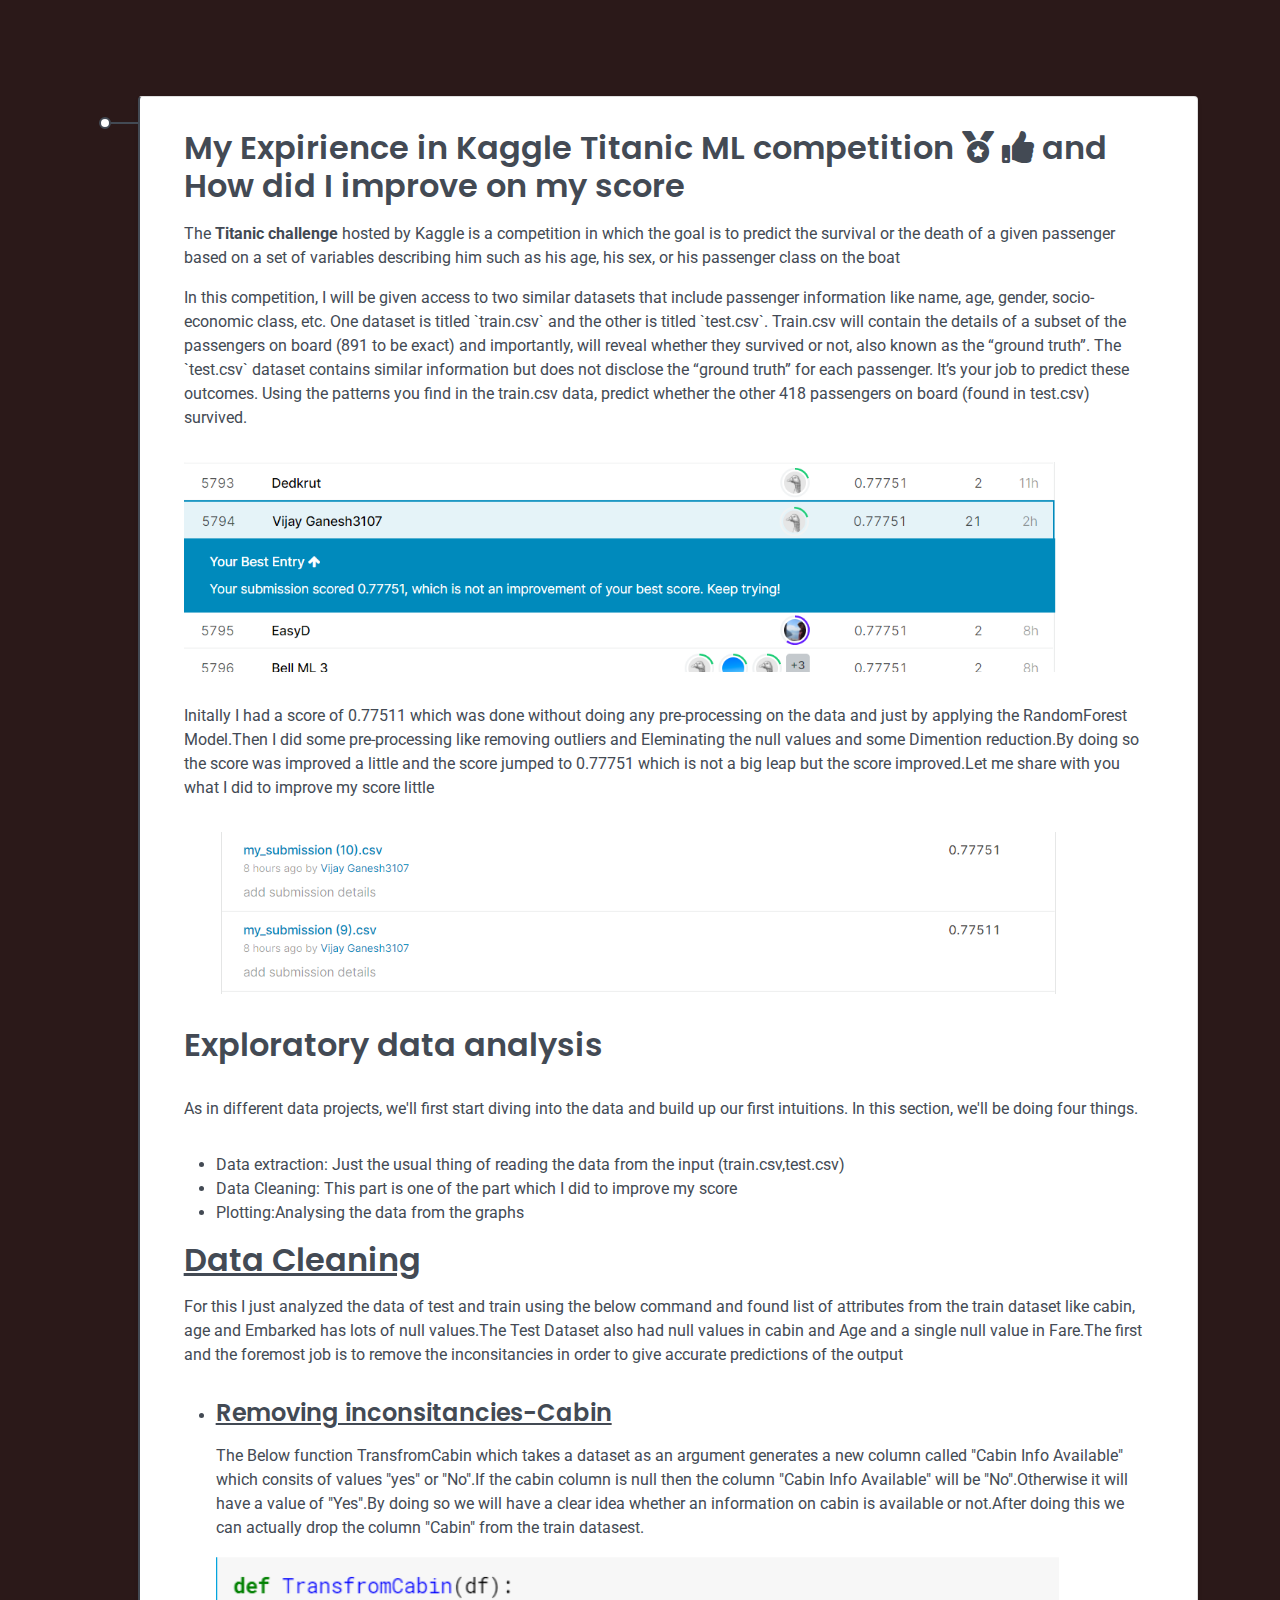
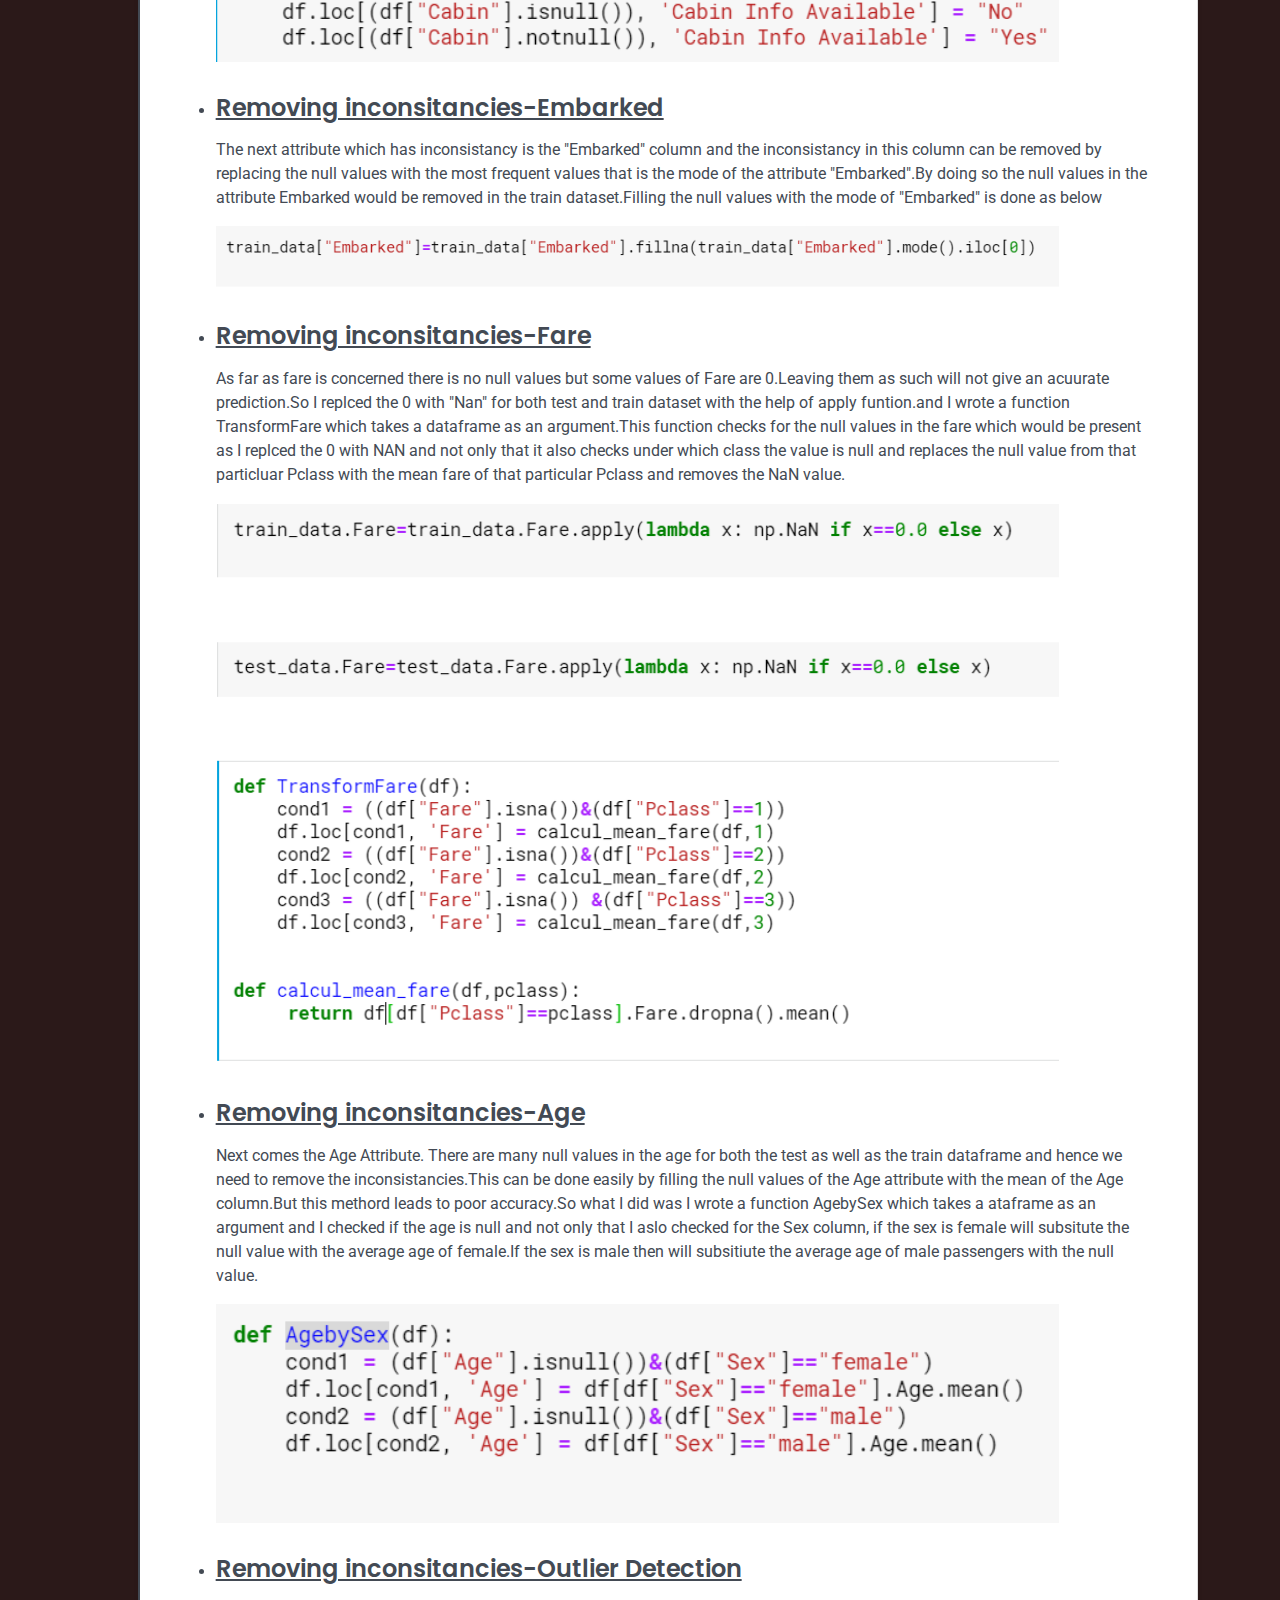
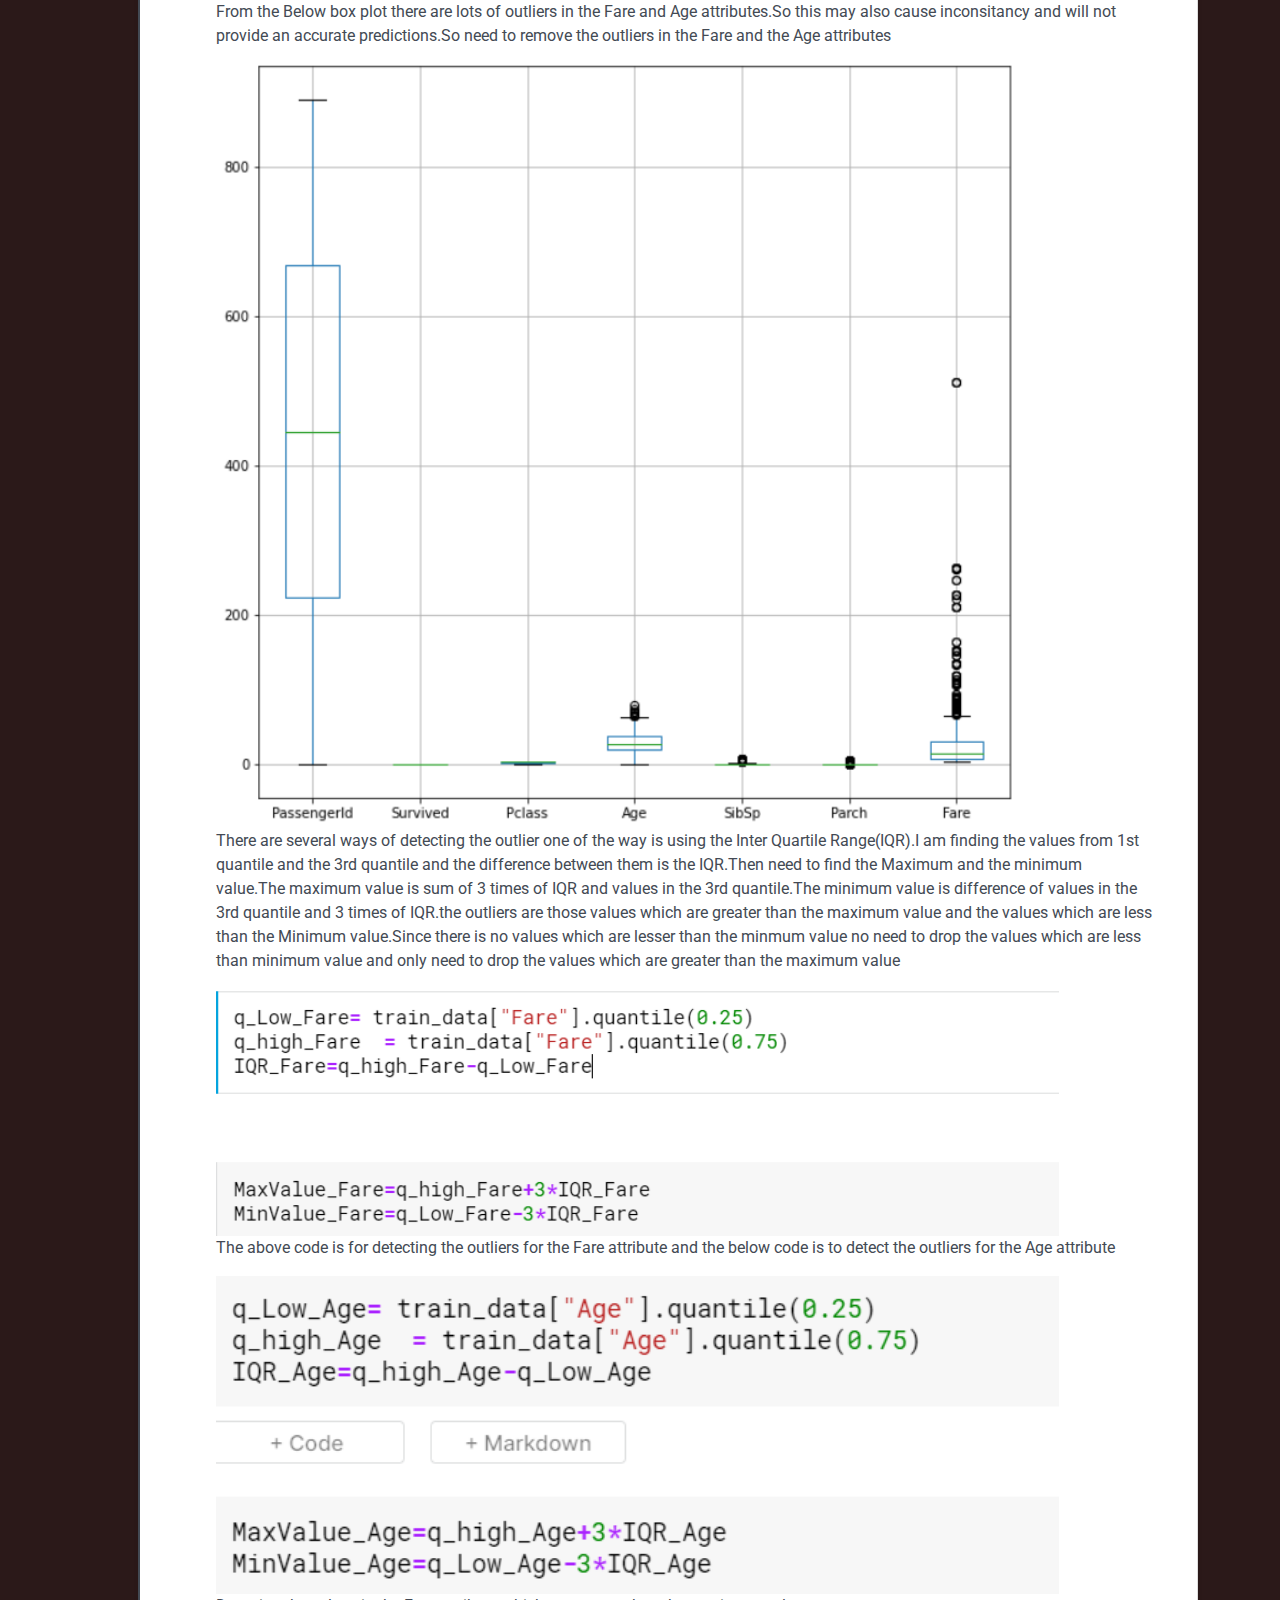
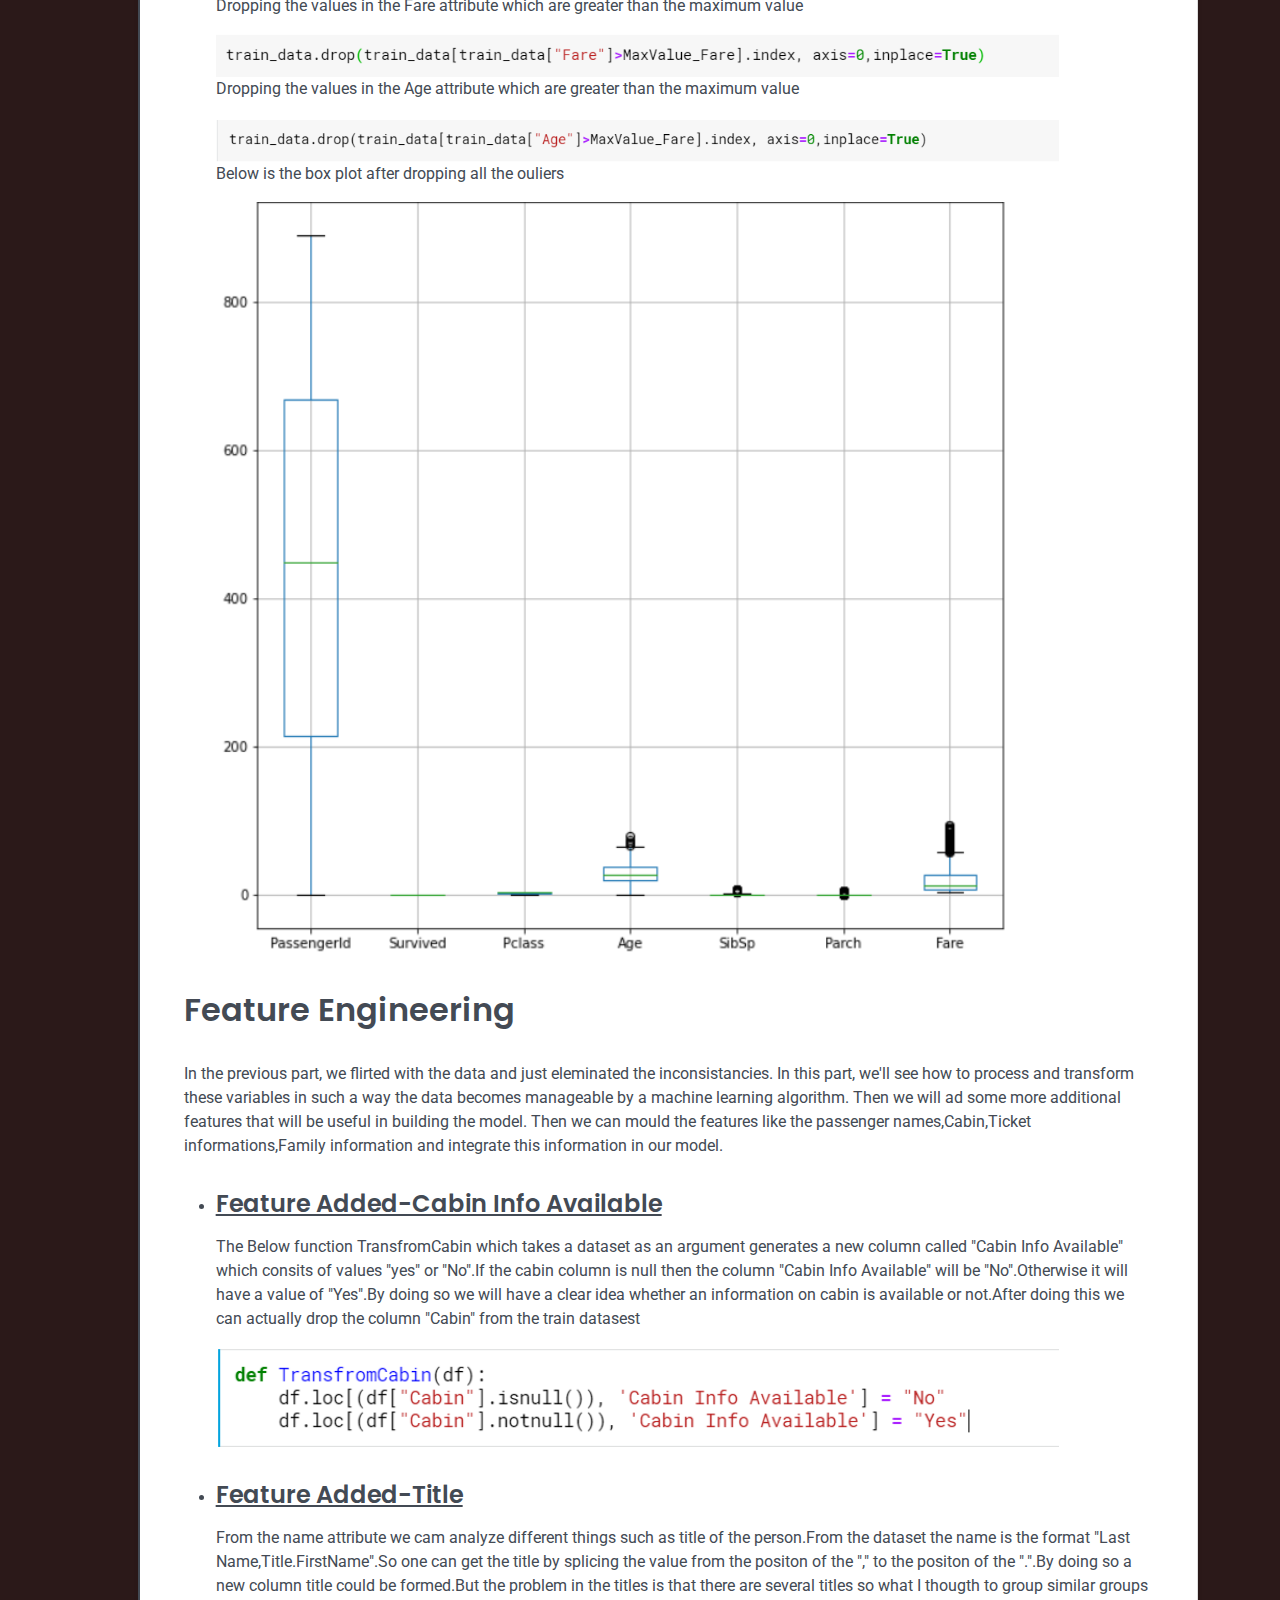
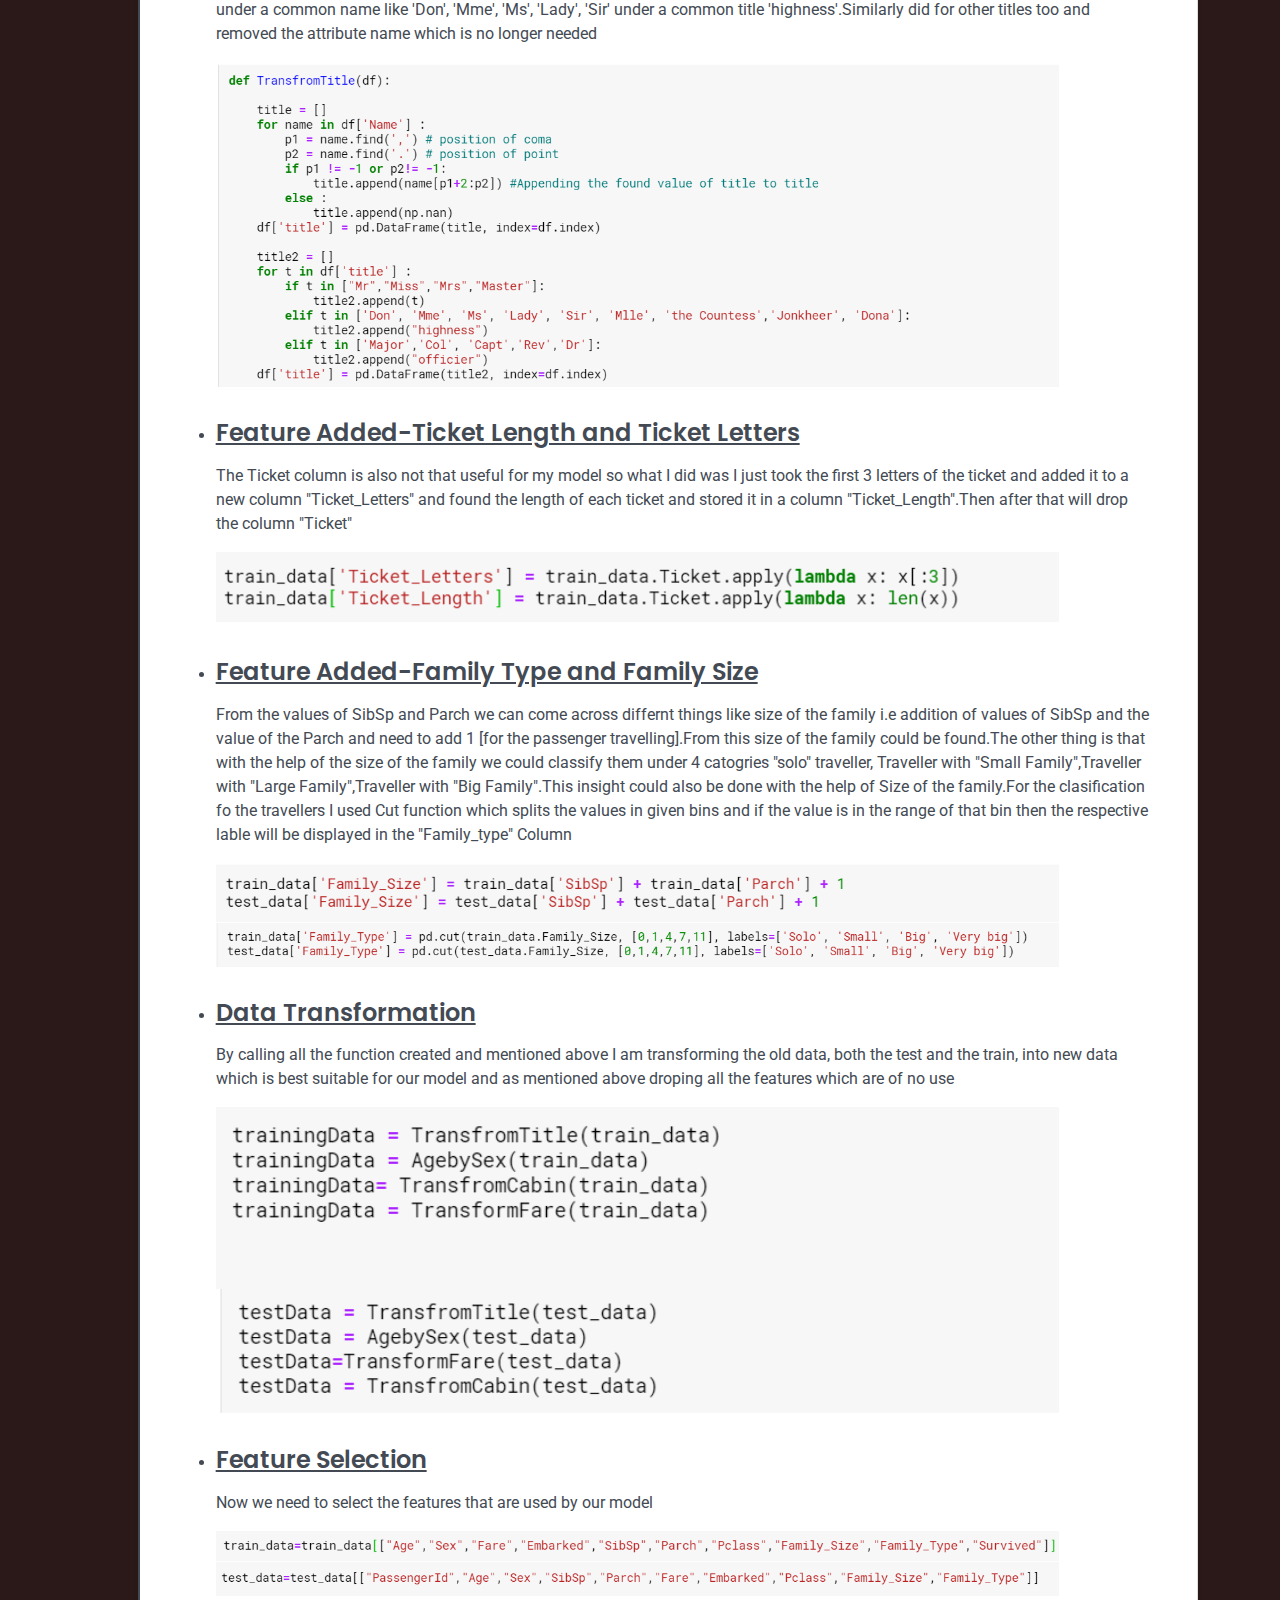
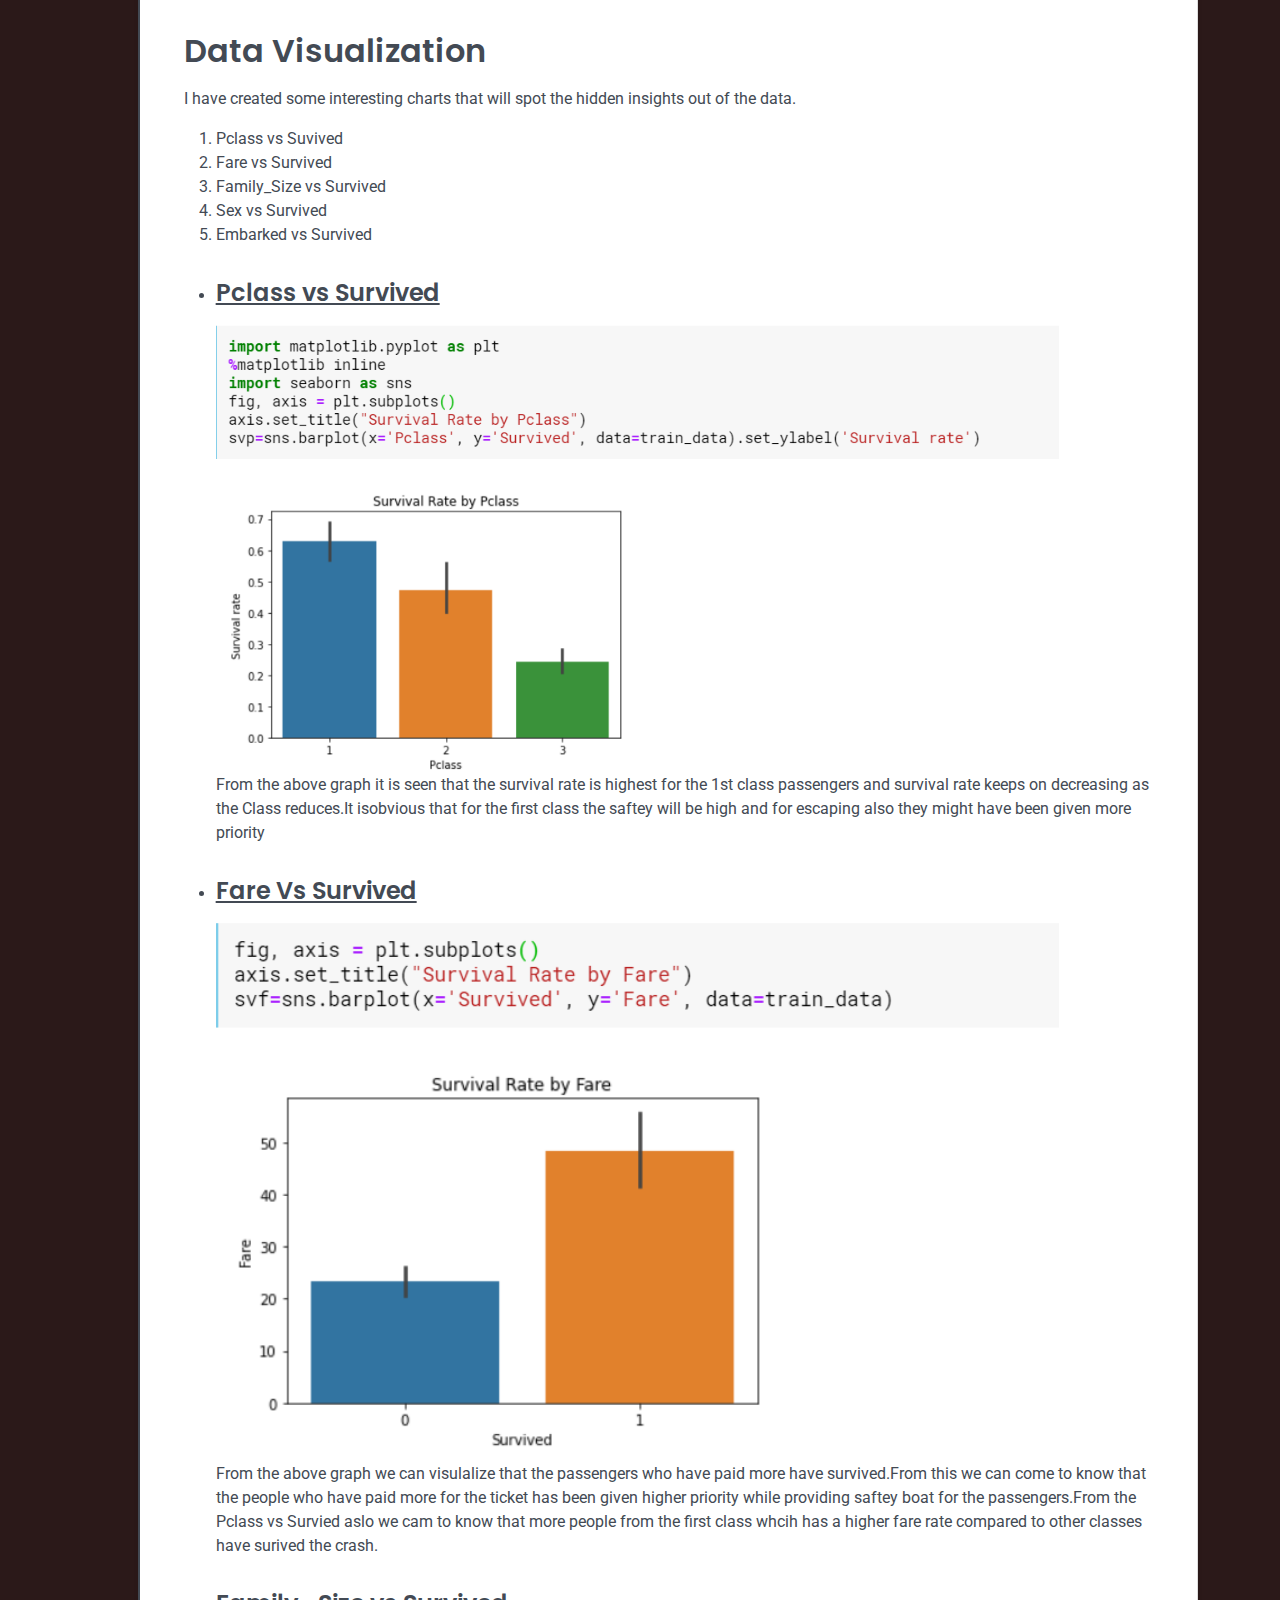
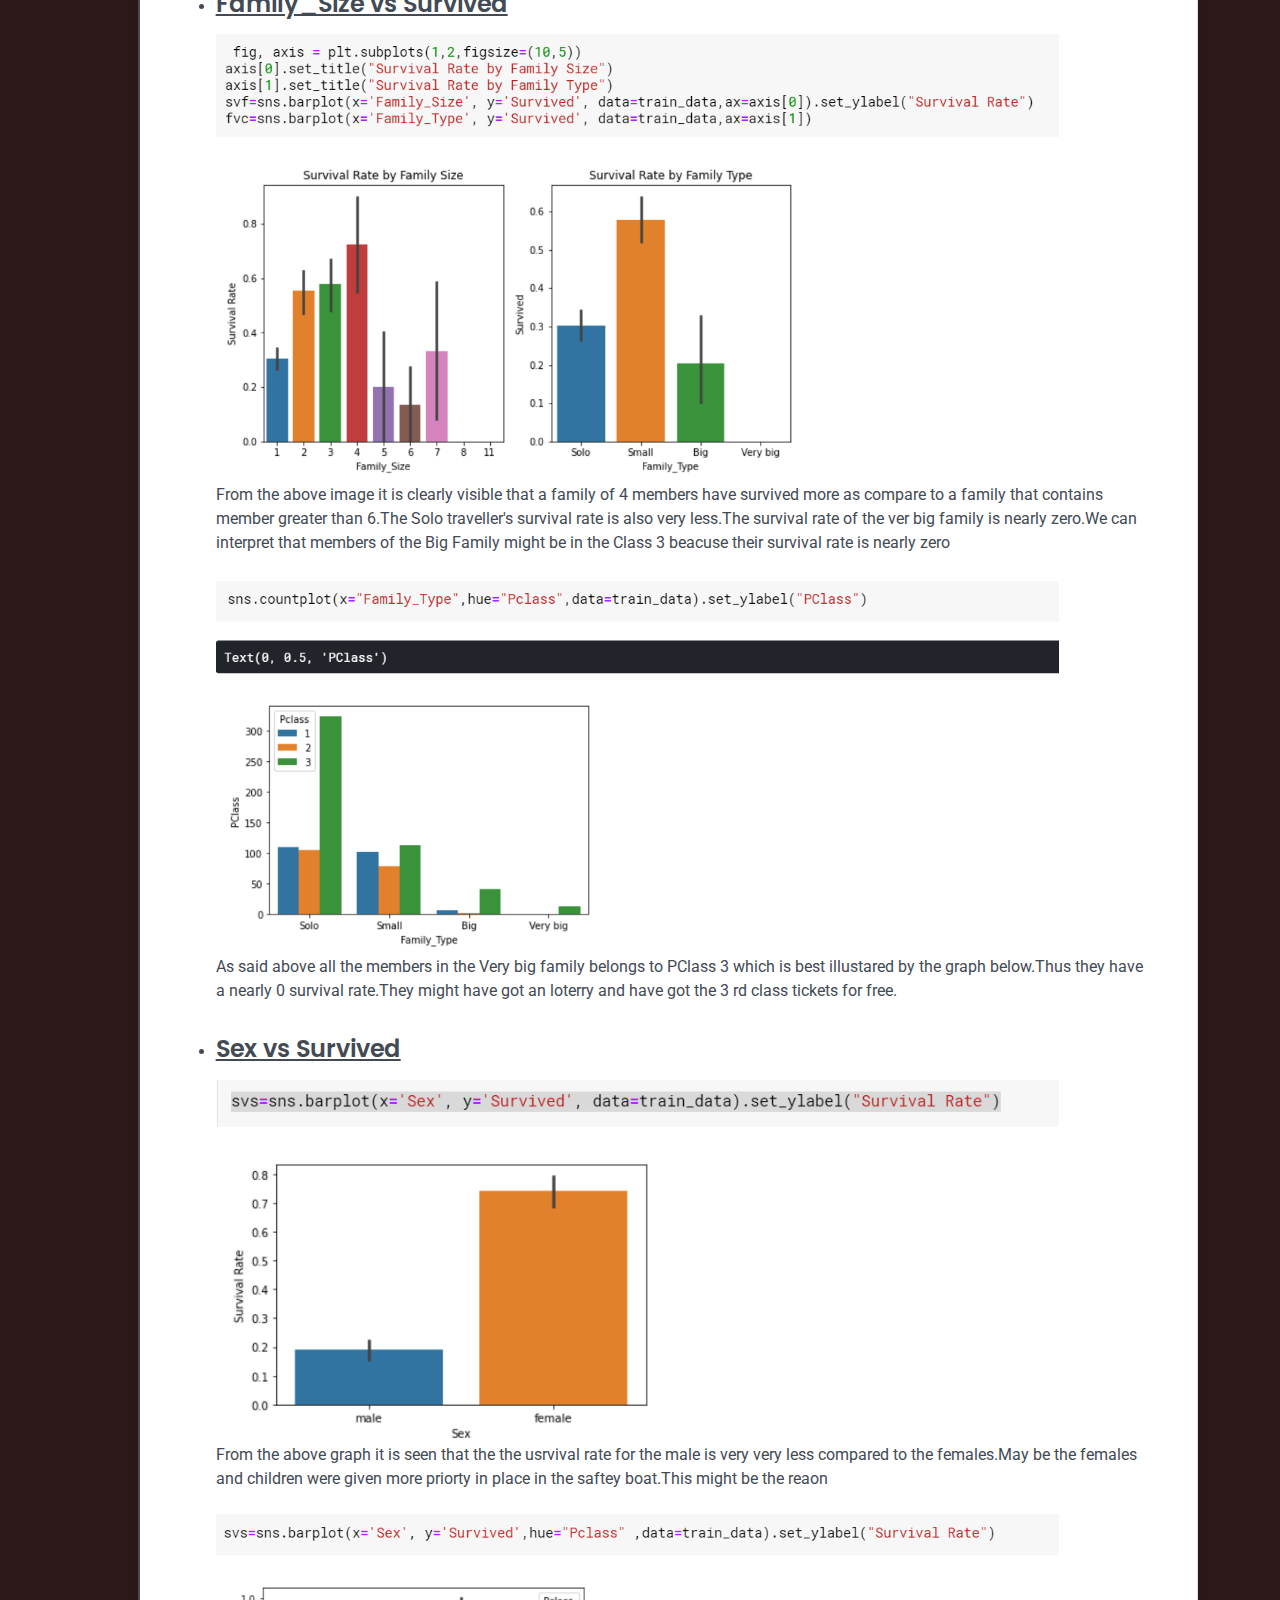
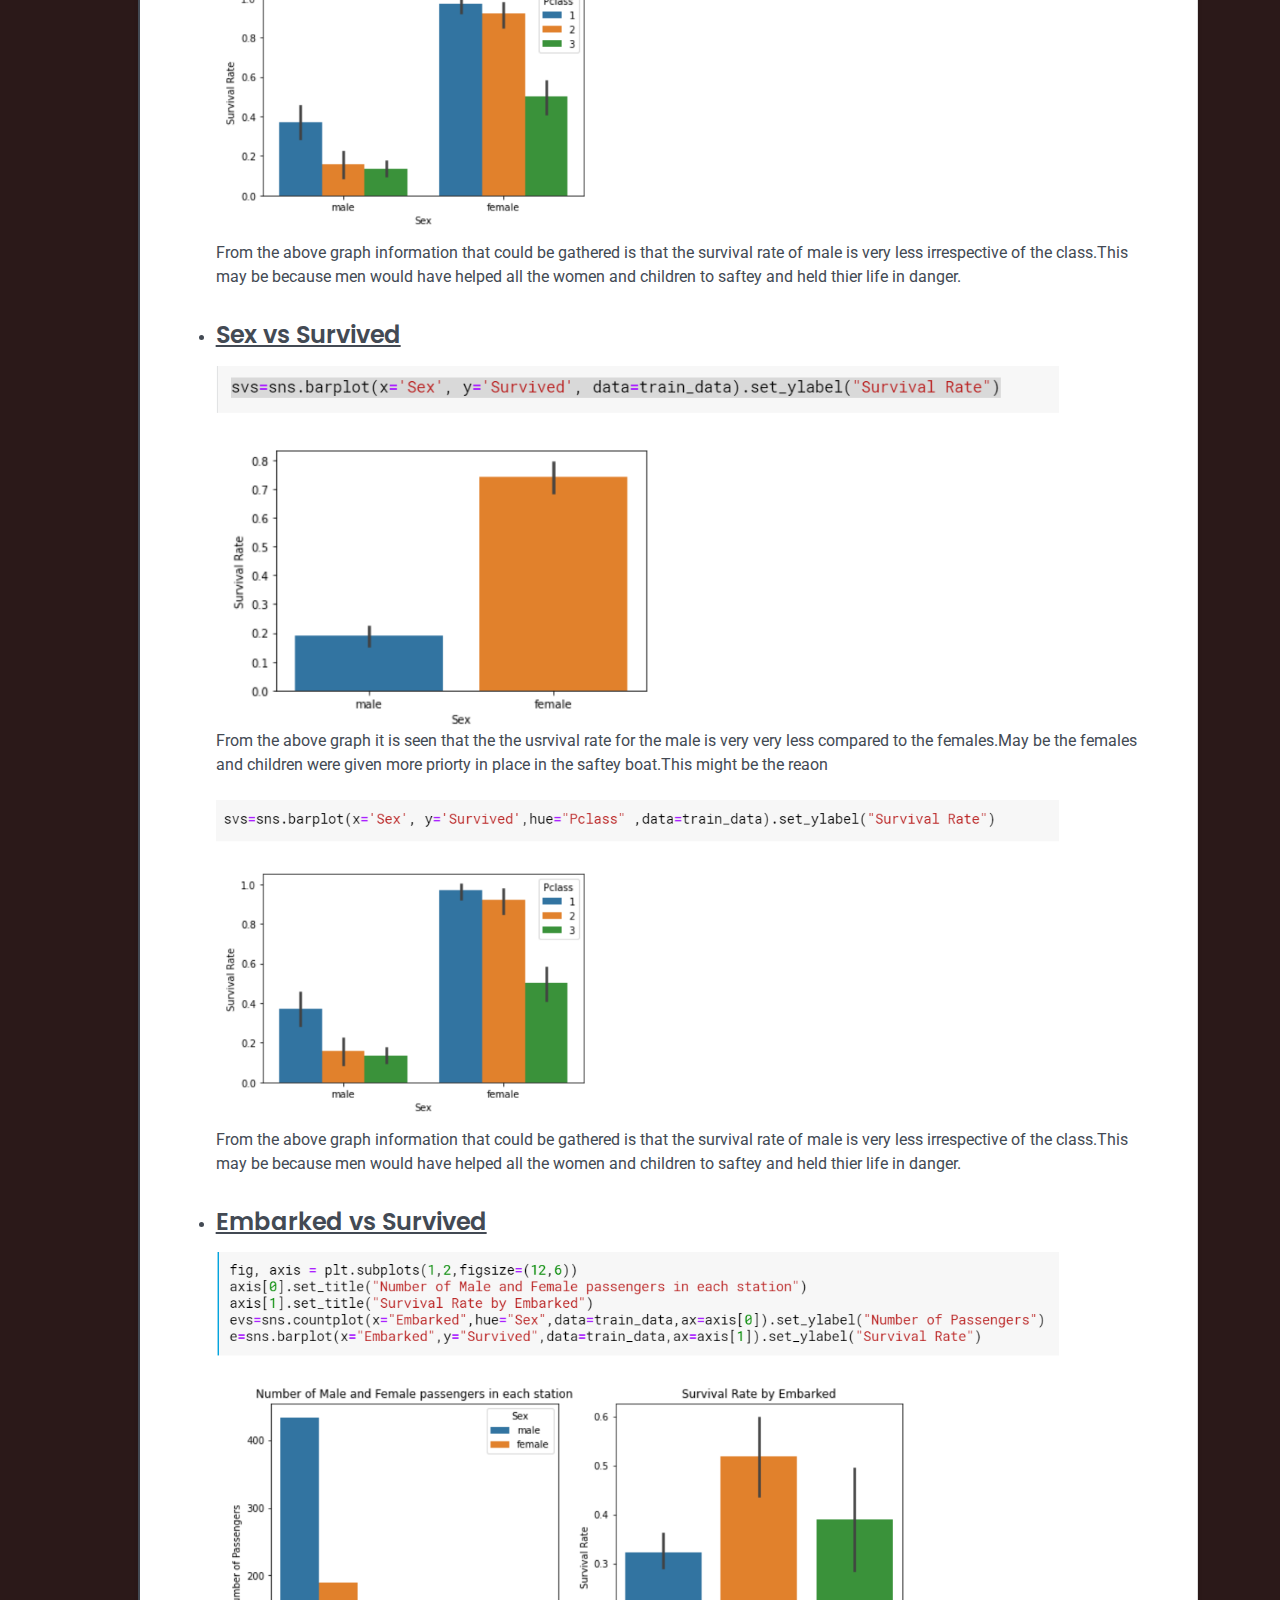
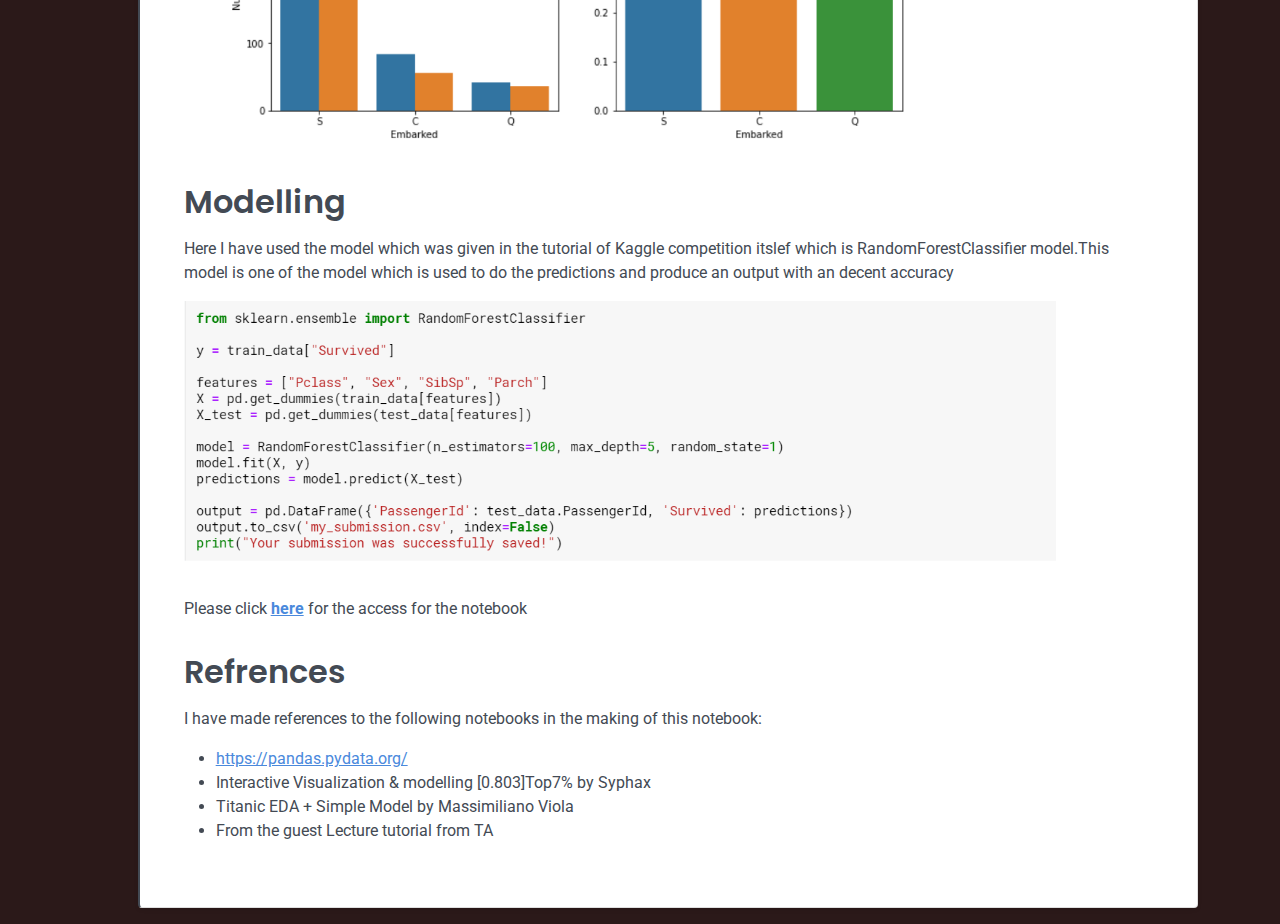
==== commit 6e435bc0: "Final" ====
--- a/html/Blog.html
+++ b/html/Blog.html
@@ -15,7 +15,6 @@
     <link href="../css/aos.css?ver=1.2.0" rel="stylesheet">
     <link href="../css/main.css?ver=1.2.0" rel="stylesheet">
     <link href="../css/blog.css" rel="stylesheet">
-    <script src="./js/blog.js" defer></script>
     <noscript>
       <style type="text/css">
         [data-aos] {
@@ -27,7 +26,6 @@
     <title>Document</title>
 </head>
 <body>
-    <script src="./js/blog.js"></script>
     <div class="justify-content-center ml-5  offset-xl-1 col-xl-10 offset-lg-1 col-lg-10 col-md-12 col-sm-12 col-xs-12">
     <div class="timeline-card1 timeline-card-success card shadow-sm mt-5 container">
         <div class="card-body">
@@ -295,6 +293,9 @@
                 <img src="../images/Model.PNG">
             </div>
         </div>
+        <div>
+            <p>Please click <strong><a href="https://www.kaggle.com/vijayganesh3107/vijay-assignemnt-v2">here</a></strong> for the access for the notebook</p>
+        </div>
         <div class="refrences mt-3 mb-3">
             <h2>Refrences</h2>
             <p>I have made references to the following notebooks in the making of this notebook:</p>
@@ -307,7 +308,7 @@
                     Titanic EDA + Simple Model by Massimiliano Viola
                 </li>
                 <li>
-                    Tutorials from our guest Lecture
+                    From the guest Lecture tutorial from TA
                 </li>
             </ul>
         </div>
@@ -315,4 +316,4 @@
     </div>
 </div>
 </body>
-</html>
+</html>